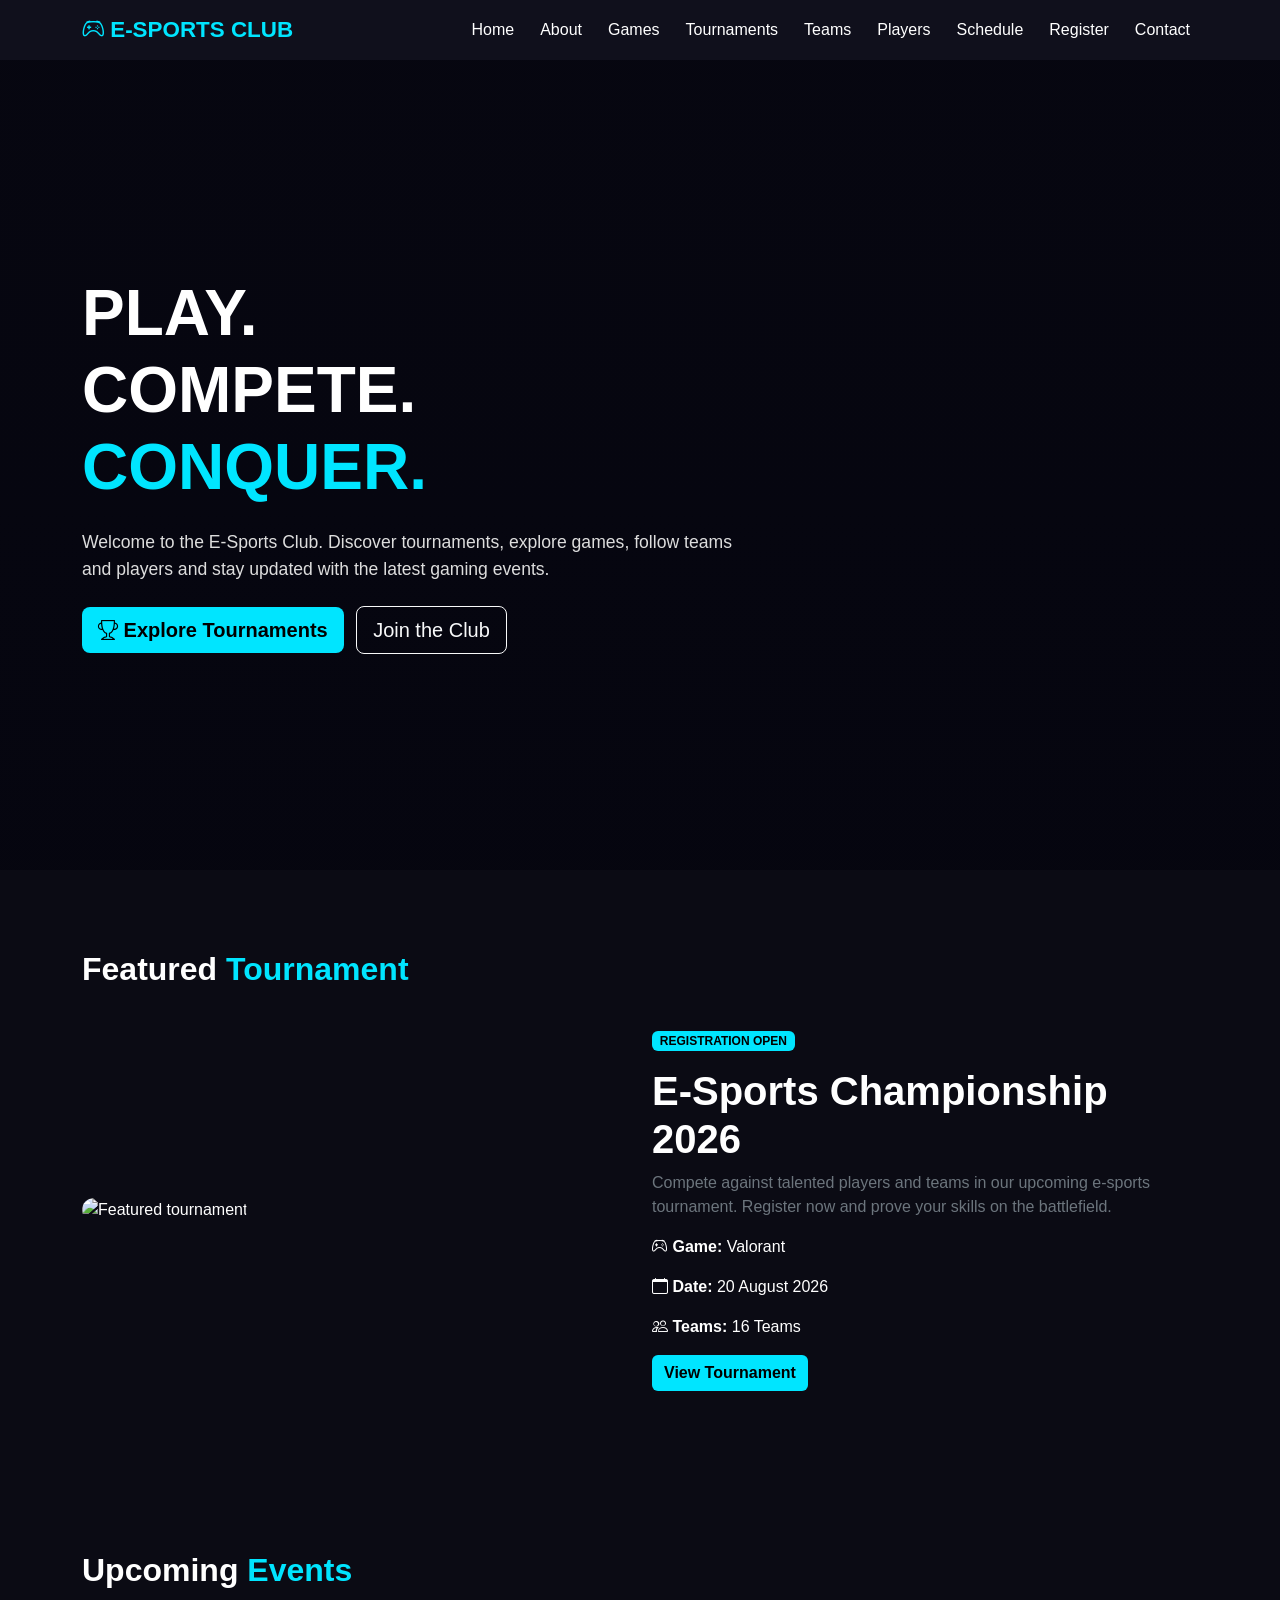
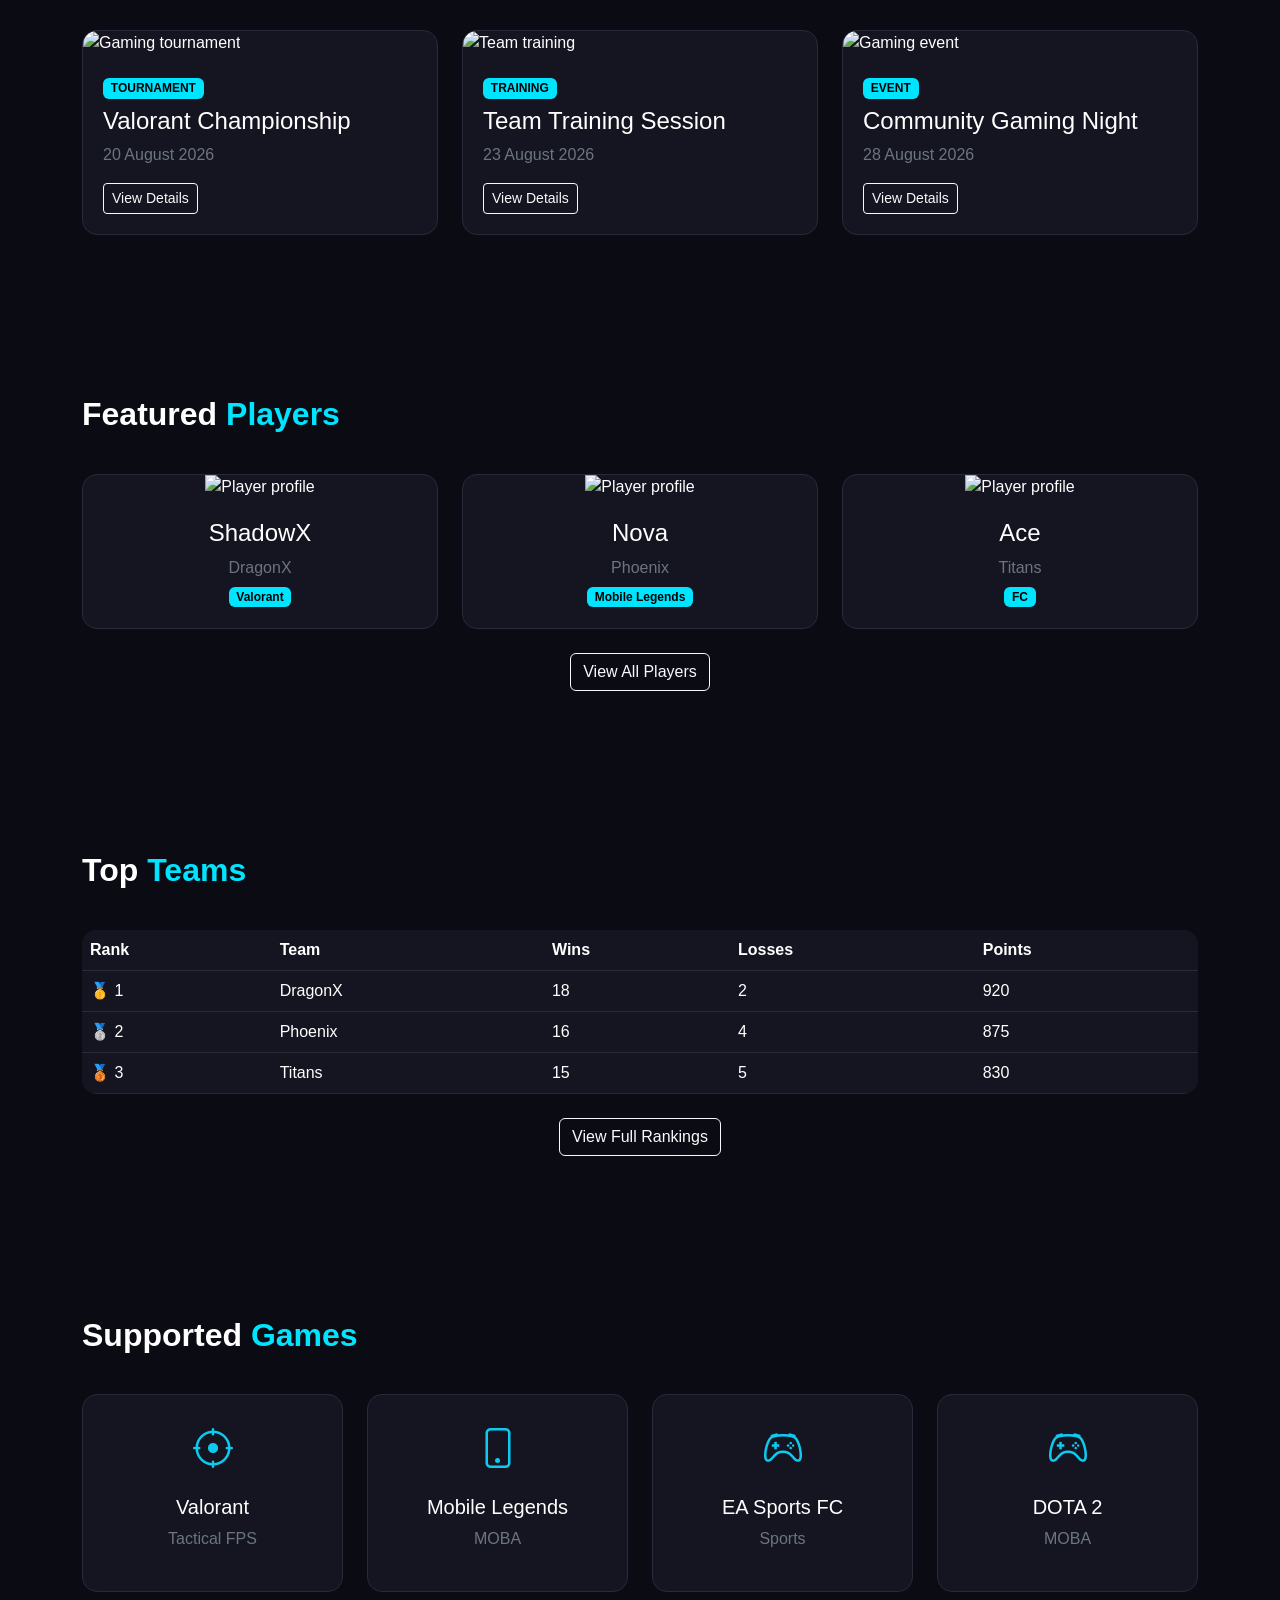
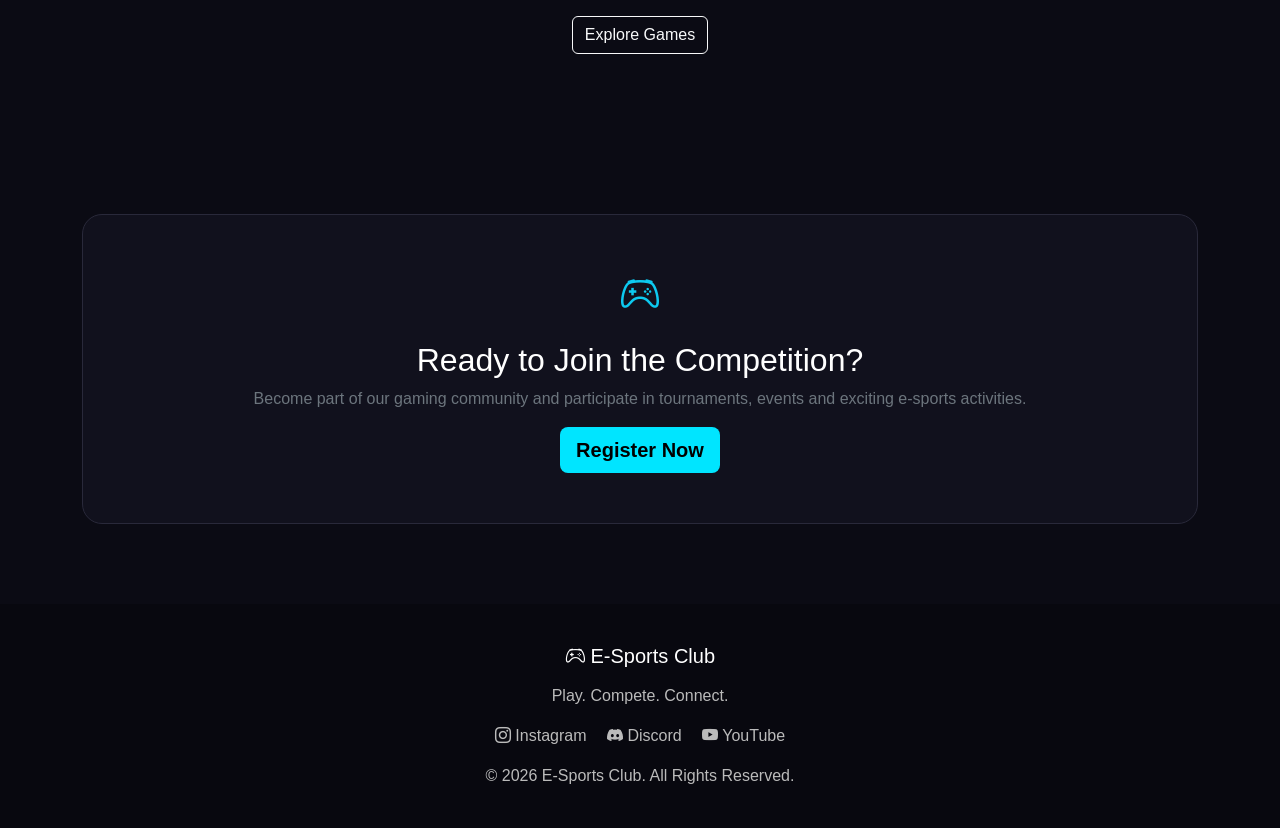
==== index.html @ efa713ce "Rename home.html to index.html" ====
<!DOCTYPE html>
<html lang="en">
<head>
    <meta charset="UTF-8">
    <meta name="viewport" content="width=device-width, initial-scale=1.0">

    <title>E-Sports Club | Home</title>

    <!-- Bootstrap CSS -->
    <link
        href="https://cdn.jsdelivr.net/npm/bootstrap@5.3.3/dist/css/bootstrap.min.css"
        rel="stylesheet"
    >

    <!-- Bootstrap Icons -->
    <link
        rel="stylesheet"
        href="https://cdn.jsdelivr.net/npm/bootstrap-icons@1.11.3/font/bootstrap-icons.min.css"
    >

    <style>
        body {
            font-family: Arial, sans-serif;
            background-color: #0b0b14;
            color: #ffffff;
        }

        /* Navbar */
        .navbar {
            background-color: #10101c;
        }

        .navbar-brand {
            font-weight: bold;
            font-size: 1.4rem;
            color: #00e5ff !important;
        }

        .nav-link {
            color: #ffffff !important;
            margin-left: 10px;
        }

        .nav-link:hover {
            color: #00e5ff !important;
        }

        /* Hero */
        .hero {
            min-height: 90vh;
            display: flex;
            align-items: center;
            background:
                linear-gradient(rgba(5, 5, 15, 0.75), rgba(5, 5, 15, 0.9)),
                url("images/hero.jpg") center/cover no-repeat;
        }

        .hero h1 {
            font-size: 4rem;
            font-weight: 800;
        }

        .hero span {
            color: #00e5ff;
        }

        .hero p {
            max-width: 650px;
            font-size: 1.1rem;
            color: #dddddd;
        }

        .btn-main {
            background-color: #00e5ff;
            color: #000000;
            font-weight: bold;
            border: none;
        }

        .btn-main:hover {
            background-color: #00b8cc;
            color: #000000;
        }

        /* Section */
        .section-padding {
            padding: 80px 0;
        }

        .section-title {
            font-weight: bold;
            margin-bottom: 40px;
        }

        .section-title span {
            color: #00e5ff;
        }

        /* Cards */
        .custom-card {
            background-color: #151522;
            border: 1px solid #29293a;
            border-radius: 15px;
            overflow: hidden;
            height: 100%;
            transition: 0.3s;
        }

        .custom-card:hover {
            transform: translateY(-8px);
            border-color: #00e5ff;
        }

        .custom-card img {
            width: 100%;
            height: 220px;
            object-fit: cover;
        }

        .card-content {
            padding: 20px;
        }

        .badge-custom {
            background-color: #00e5ff;
            color: #000000;
        }

        /* Rankings */
        .ranking-table {
            background-color: #151522;
            border-radius: 15px;
            overflow: hidden;
        }

        .table {
            margin-bottom: 0;
        }

        .table th,
        .table td {
            background-color: #151522;
            color: #ffffff;
            border-color: #29293a;
            vertical-align: middle;
        }

        /* CTA */
        .cta {
            background-color: #11111d;
            border: 1px solid #29293a;
            border-radius: 20px;
            padding: 50px;
        }

        /* Footer */
        footer {
            background-color: #08080f;
            padding: 40px 0;
            color: #bbbbbb;
        }

        footer a {
            color: #bbbbbb;
            text-decoration: none;
            margin: 0 8px;
        }

        footer a:hover {
            color: #00e5ff;
        }

        /* Responsive */
        @media (max-width: 768px) {
            .hero h1 {
                font-size: 2.7rem;
            }

            .hero {
                text-align: center;
            }

            .hero p {
                margin-left: auto;
                margin-right: auto;
            }

            .cta {
                padding: 30px;
            }
        }
    </style>
</head>

<body>

<!-- =========================
     NAVIGATION BAR
========================= -->
<nav class="navbar navbar-expand-lg navbar-dark sticky-top">
    <div class="container">

        <a class="navbar-brand" href="index.html">
            <i class="bi bi-controller"></i> E-SPORTS CLUB
        </a>

        <button
            class="navbar-toggler"
            type="button"
            data-bs-toggle="collapse"
            data-bs-target="#mainNavbar"
        >
            <span class="navbar-toggler-icon"></span>
        </button>

        <div class="collapse navbar-collapse" id="mainNavbar">
            <ul class="navbar-nav ms-auto">

                <li class="nav-item">
                    <a class="nav-link active" href="index.html">Home</a>
                </li>

                <li class="nav-item">
                    <a class="nav-link" href="about.html">About</a>
                </li>

                <li class="nav-item">
                    <a class="nav-link" href="games.html">Games</a>
                </li>

                <li class="nav-item">
                    <a class="nav-link" href="tournaments.html">Tournaments</a>
                </li>

                <li class="nav-item">
                    <a class="nav-link" href="teams.html">Teams</a>
                </li>

                <li class="nav-item">
                    <a class="nav-link" href="players.html">Players</a>
                </li>

                <li class="nav-item">
                    <a class="nav-link" href="schedule.html">Schedule</a>
                </li>

                <li class="nav-item">
                    <a class="nav-link" href="registration.html">Register</a>
                </li>

                <li class="nav-item">
                    <a class="nav-link" href="contact.html">Contact</a>
                </li>

            </ul>
        </div>
    </div>
</nav>


<!-- =========================
     HERO SECTION
========================= -->
<section class="hero">
    <div class="container">
        <div class="row">
            <div class="col-lg-8">

                <h1>
                    PLAY.<br>
                    COMPETE.<br>
                    <span>CONQUER.</span>
                </h1>

                <p class="mt-4">
                    Welcome to the E-Sports Club. Discover tournaments,
                    explore games, follow teams and players and stay updated
                    with the latest gaming events.
                </p>

                <div class="mt-4">
                    <a href="tournaments.html" class="btn btn-main btn-lg me-2">
                        <i class="bi bi-trophy"></i>
                        Explore Tournaments
                    </a>

                    <a href="registration.html"
                       class="btn btn-outline-light btn-lg">
                        Join the Club
                    </a>
                </div>

            </div>
        </div>
    </div>
</section>


<!-- =========================
     FEATURED TOURNAMENT
========================= -->
<section class="section-padding">
    <div class="container">

        <h2 class="section-title">
            Featured <span>Tournament</span>
        </h2>

        <div class="row align-items-center">

            <div class="col-lg-6 mb-4 mb-lg-0">
                <img
                    src="images/tournament.jpg"
                    class="img-fluid rounded-4"
                    alt="Featured tournament"
                >
            </div>

            <div class="col-lg-6">

                <span class="badge badge-custom mb-3">
                    REGISTRATION OPEN
                </span>

                <h3 class="display-6 fw-bold">
                    E-Sports Championship 2026
                </h3>

                <p class="text-secondary">
                    Compete against talented players and teams in our
                    upcoming e-sports tournament. Register now and prove
                    your skills on the battlefield.
                </p>

                <div class="mb-3">
                    <p>
                        <i class="bi bi-controller"></i>
                        <strong>Game:</strong> Valorant
                    </p>

                    <p>
                        <i class="bi bi-calendar"></i>
                        <strong>Date:</strong> 20 August 2026
                    </p>

                    <p>
                        <i class="bi bi-people"></i>
                        <strong>Teams:</strong> 16 Teams
                    </p>
                </div>

                <a href="tournaments.html"
                   class="btn btn-main">
                    View Tournament
                </a>

            </div>
        </div>
    </div>
</section>


<!-- =========================
     UPCOMING EVENTS
========================= -->
<section class="section-padding">
    <div class="container">

        <h2 class="section-title">
            Upcoming <span>Events</span>
        </h2>

        <div class="row g-4">

            <!-- Event 1 -->
            <div class="col-md-4">
                <div class="custom-card">

                    <img
                        src="images/event1.jpg"
                        alt="Gaming tournament"
                    >

                    <div class="card-content">

                        <span class="badge badge-custom mb-2">
                            TOURNAMENT
                        </span>

                        <h4>Valorant Championship</h4>

                        <p class="text-secondary">
                            20 August 2026
                        </p>

                        <a href="schedule.html"
                           class="btn btn-outline-light btn-sm">
                            View Details
                        </a>

                    </div>
                </div>
            </div>


            <!-- Event 2 -->
            <div class="col-md-4">
                <div class="custom-card">

                    <img
                        src="images/event2.jpg"
                        alt="Team training"
                    >

                    <div class="card-content">

                        <span class="badge badge-custom mb-2">
                            TRAINING
                        </span>

                        <h4>Team Training Session</h4>

                        <p class="text-secondary">
                            23 August 2026
                        </p>

                        <a href="schedule.html"
                           class="btn btn-outline-light btn-sm">
                            View Details
                        </a>

                    </div>
                </div>
            </div>


            <!-- Event 3 -->
            <div class="col-md-4">
                <div class="custom-card">

                    <img
                        src="images/event3.jpg"
                        alt="Gaming event"
                    >

                    <div class="card-content">

                        <span class="badge badge-custom mb-2">
                            EVENT
                        </span>

                        <h4>Community Gaming Night</h4>

                        <p class="text-secondary">
                            28 August 2026
                        </p>

                        <a href="schedule.html"
                           class="btn btn-outline-light btn-sm">
                            View Details
                        </a>

                    </div>
                </div>
            </div>

        </div>
    </div>
</section>


<!-- =========================
     FEATURED PLAYERS
========================= -->
<section class="section-padding">
    <div class="container">

        <h2 class="section-title">
            Featured <span>Players</span>
        </h2>

        <div class="row g-4">

            <!-- Player 1 -->
            <div class="col-md-4">
                <div class="custom-card text-center">

                    <img
                        src="images/player1.jpg"
                        alt="Player profile"
                    >

                    <div class="card-content">

                        <h4>ShadowX</h4>

                        <p class="text-secondary mb-1">
                            DragonX
                        </p>

                        <span class="badge badge-custom">
                            Valorant
                        </span>

                    </div>
                </div>
            </div>


            <!-- Player 2 -->
            <div class="col-md-4">
                <div class="custom-card text-center">

                    <img
                        src="images/player2.jpg"
                        alt="Player profile"
                    >

                    <div class="card-content">

                        <h4>Nova</h4>

                        <p class="text-secondary mb-1">
                            Phoenix
                        </p>

                        <span class="badge badge-custom">
                            Mobile Legends
                        </span>

                    </div>
                </div>
            </div>


            <!-- Player 3 -->
            <div class="col-md-4">
                <div class="custom-card text-center">

                    <img
                        src="images/player3.jpg"
                        alt="Player profile"
                    >

                    <div class="card-content">

                        <h4>Ace</h4>

                        <p class="text-secondary mb-1">
                            Titans
                        </p>

                        <span class="badge badge-custom">
                            FC
                        </span>

                    </div>
                </div>
            </div>

        </div>

        <div class="text-center mt-4">
            <a href="players.html"
               class="btn btn-outline-light">
                View All Players
            </a>
        </div>

    </div>
</section>


<!-- =========================
     TEAM RANKINGS
========================= -->
<section class="section-padding">
    <div class="container">

        <h2 class="section-title">
            Top <span>Teams</span>
        </h2>

        <div class="ranking-table">

            <div class="table-responsive">

                <table class="table table-hover align-middle">

                    <thead>
                        <tr>
                            <th>Rank</th>
                            <th>Team</th>
                            <th>Wins</th>
                            <th>Losses</th>
                            <th>Points</th>
                        </tr>
                    </thead>

                    <tbody>

                        <tr>
                            <td>🥇 1</td>
                            <td>DragonX</td>
                            <td>18</td>
                            <td>2</td>
                            <td>920</td>
                        </tr>

                        <tr>
                            <td>🥈 2</td>
                            <td>Phoenix</td>
                            <td>16</td>
                            <td>4</td>
                            <td>875</td>
                        </tr>

                        <tr>
                            <td>🥉 3</td>
                            <td>Titans</td>
                            <td>15</td>
                            <td>5</td>
                            <td>830</td>
                        </tr>

                    </tbody>

                </table>

            </div>
        </div>

        <div class="text-center mt-4">
            <a href="teams.html"
               class="btn btn-outline-light">
                View Full Rankings
            </a>
        </div>

    </div>
</section>


<!-- =========================
     SUPPORTED GAMES
========================= -->
<section class="section-padding">
    <div class="container">

        <h2 class="section-title">
            Supported <span>Games</span>
        </h2>

        <div class="row g-4">

            <div class="col-6 col-md-3">
                <div class="custom-card text-center p-4">

                    <i class="bi bi-crosshair fs-1 text-info"></i>

                    <h5 class="mt-3">
                        Valorant
                    </h5>

                    <p class="text-secondary">
                        Tactical FPS
                    </p>

                </div>
            </div>


            <div class="col-6 col-md-3">
                <div class="custom-card text-center p-4">

                    <i class="bi bi-phone fs-1 text-info"></i>

                    <h5 class="mt-3">
                        Mobile Legends
                    </h5>

                    <p class="text-secondary">
                        MOBA
                    </p>

                </div>
            </div>


            <div class="col-6 col-md-3">
                <div class="custom-card text-center p-4">

                    <i class="bi bi-controller fs-1 text-info"></i>

                    <h5 class="mt-3">
                        EA Sports FC
                    </h5>

                    <p class="text-secondary">
                        Sports
                    </p>

                </div>
            </div>


            <div class="col-6 col-md-3">
                <div class="custom-card text-center p-4">

                    <i class="bi bi-controller fs-1 text-info"></i>

                    <h5 class="mt-3">
                        DOTA 2
                    </h5>

                    <p class="text-secondary">
                        MOBA
                    </p>

                </div>
            </div>

        </div>

        <div class="text-center mt-4">

            <a href="games.html"
               class="btn btn-outline-light">
                Explore Games
            </a>

        </div>

    </div>
</section>


<!-- =========================
     JOIN CLUB CTA
========================= -->
<section class="section-padding">
    <div class="container">

        <div class="cta text-center">

            <i class="bi bi-controller fs-1 text-info"></i>

            <h2 class="mt-3">
                Ready to Join the Competition?
            </h2>

            <p class="text-secondary">
                Become part of our gaming community and participate
                in tournaments, events and exciting e-sports activities.
            </p>

            <a href="registration.html"
               class="btn btn-main btn-lg">
                Register Now
            </a>

        </div>

    </div>
</section>


<!-- =========================
     FOOTER
========================= -->
<footer>

    <div class="container text-center">

        <h5 class="text-white">
            <i class="bi bi-controller"></i>
            E-Sports Club
        </h5>

        <p class="mt-3">
            Play. Compete. Connect.
        </p>

        <div class="mb-3">

            <a href="#">
                <i class="bi bi-instagram"></i>
                Instagram
            </a>

            <a href="#">
                <i class="bi bi-discord"></i>
                Discord
            </a>

            <a href="#">
                <i class="bi bi-youtube"></i>
                YouTube
            </a>

        </div>

        <p class="mb-0">
            &copy; 2026 E-Sports Club. All Rights Reserved.
        </p>

    </div>

</footer>


<!-- Bootstrap JS -->
<script
    src="https://cdn.jsdelivr.net/npm/bootstrap@5.3.3/dist/js/bootstrap.bundle.min.js">
</script>

</body>
</html>
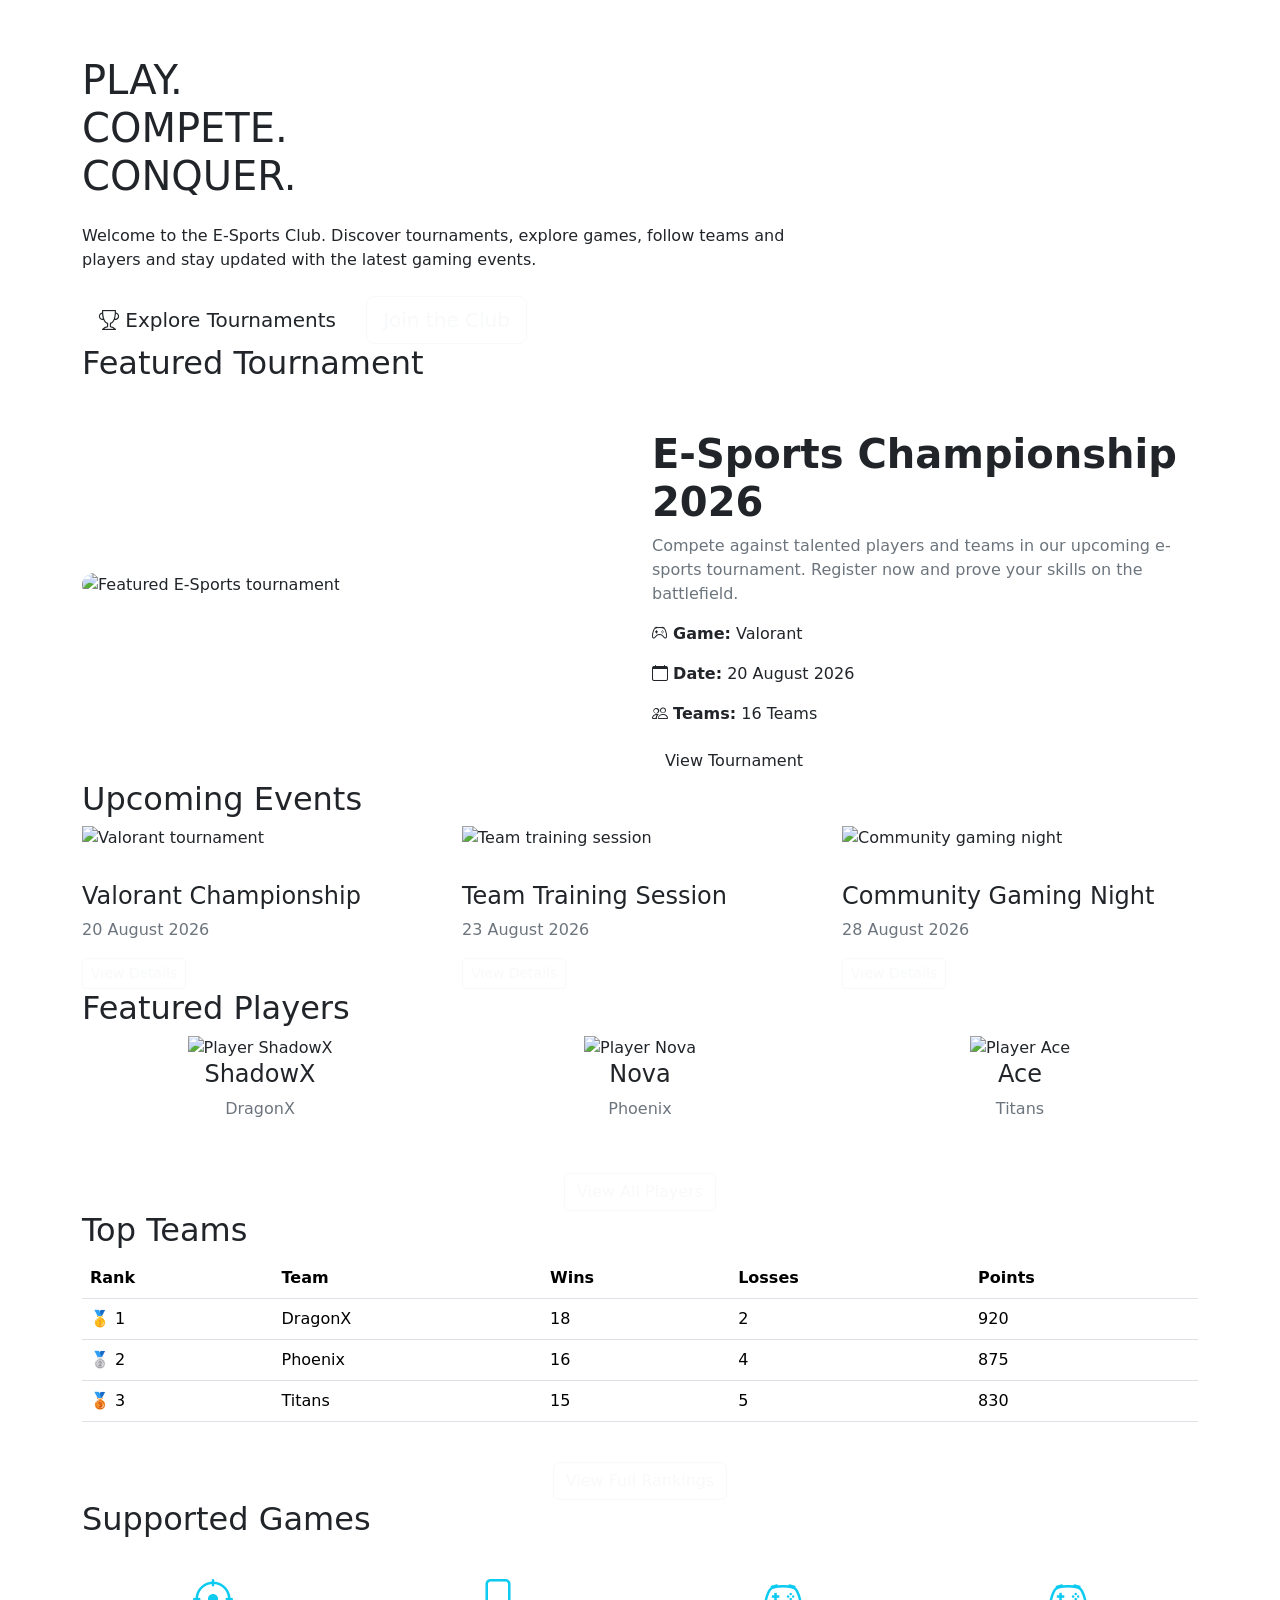
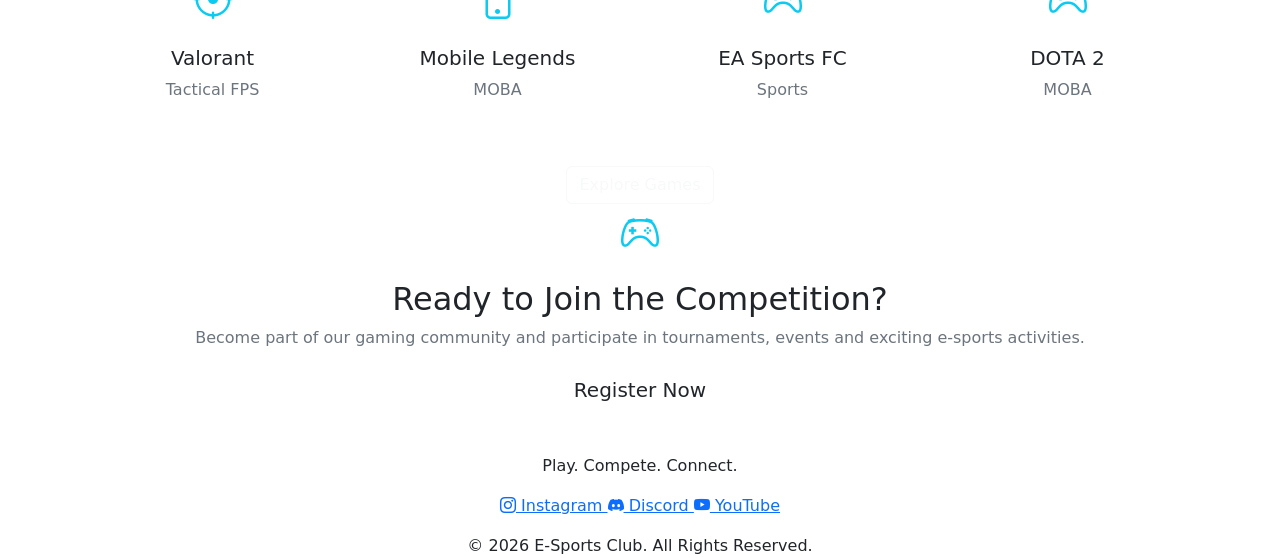
==== commit c28b15bf: "Add files via upload" ====
--- a/index.html
+++ b/index.html
@@ -6,190 +6,21 @@
 
     <title>E-Sports Club | Home</title>
 
+    
+
     <!-- Bootstrap CSS -->
     <link
         href="https://cdn.jsdelivr.net/npm/bootstrap@5.3.3/dist/css/bootstrap.min.css"
         rel="stylesheet"
     >
+    <!-- Shared CSS -->
+    <link rel="stylesheet" href="css/style.css">
 
     <!-- Bootstrap Icons -->
     <link
         rel="stylesheet"
         href="https://cdn.jsdelivr.net/npm/bootstrap-icons@1.11.3/font/bootstrap-icons.min.css"
     >
-
-    <style>
-        body {
-            font-family: Arial, sans-serif;
-            background-color: #0b0b14;
-            color: #ffffff;
-        }
-
-        /* Navbar */
-        .navbar {
-            background-color: #10101c;
-        }
-
-        .navbar-brand {
-            font-weight: bold;
-            font-size: 1.4rem;
-            color: #00e5ff !important;
-        }
-
-        .nav-link {
-            color: #ffffff !important;
-            margin-left: 10px;
-        }
-
-        .nav-link:hover {
-            color: #00e5ff !important;
-        }
-
-        /* Hero */
-        .hero {
-            min-height: 90vh;
-            display: flex;
-            align-items: center;
-            background:
-                linear-gradient(rgba(5, 5, 15, 0.75), rgba(5, 5, 15, 0.9)),
-                url("images/hero.jpg") center/cover no-repeat;
-        }
-
-        .hero h1 {
-            font-size: 4rem;
-            font-weight: 800;
-        }
-
-        .hero span {
-            color: #00e5ff;
-        }
-
-        .hero p {
-            max-width: 650px;
-            font-size: 1.1rem;
-            color: #dddddd;
-        }
-
-        .btn-main {
-            background-color: #00e5ff;
-            color: #000000;
-            font-weight: bold;
-            border: none;
-        }
-
-        .btn-main:hover {
-            background-color: #00b8cc;
-            color: #000000;
-        }
-
-        /* Section */
-        .section-padding {
-            padding: 80px 0;
-        }
-
-        .section-title {
-            font-weight: bold;
-            margin-bottom: 40px;
-        }
-
-        .section-title span {
-            color: #00e5ff;
-        }
-
-        /* Cards */
-        .custom-card {
-            background-color: #151522;
-            border: 1px solid #29293a;
-            border-radius: 15px;
-            overflow: hidden;
-            height: 100%;
-            transition: 0.3s;
-        }
-
-        .custom-card:hover {
-            transform: translateY(-8px);
-            border-color: #00e5ff;
-        }
-
-        .custom-card img {
-            width: 100%;
-            height: 220px;
-            object-fit: cover;
-        }
-
-        .card-content {
-            padding: 20px;
-        }
-
-        .badge-custom {
-            background-color: #00e5ff;
-            color: #000000;
-        }
-
-        /* Rankings */
-        .ranking-table {
-            background-color: #151522;
-            border-radius: 15px;
-            overflow: hidden;
-        }
-
-        .table {
-            margin-bottom: 0;
-        }
-
-        .table th,
-        .table td {
-            background-color: #151522;
-            color: #ffffff;
-            border-color: #29293a;
-            vertical-align: middle;
-        }
-
-        /* CTA */
-        .cta {
-            background-color: #11111d;
-            border: 1px solid #29293a;
-            border-radius: 20px;
-            padding: 50px;
-        }
-
-        /* Footer */
-        footer {
-            background-color: #08080f;
-            padding: 40px 0;
-            color: #bbbbbb;
-        }
-
-        footer a {
-            color: #bbbbbb;
-            text-decoration: none;
-            margin: 0 8px;
-        }
-
-        footer a:hover {
-            color: #00e5ff;
-        }
-
-        /* Responsive */
-        @media (max-width: 768px) {
-            .hero h1 {
-                font-size: 2.7rem;
-            }
-
-            .hero {
-                text-align: center;
-            }
-
-            .hero p {
-                margin-left: auto;
-                margin-right: auto;
-            }
-
-            .cta {
-                padding: 30px;
-            }
-        }
-    </style>
 </head>
 
 <body>
@@ -201,7 +32,8 @@
     <div class="container">
 
         <a class="navbar-brand" href="index.html">
-            <i class="bi bi-controller"></i> E-SPORTS CLUB
+            <i class="bi bi-controller"></i>
+            E-SPORTS CLUB
         </a>
 
         <button
@@ -209,50 +41,73 @@
             type="button"
             data-bs-toggle="collapse"
             data-bs-target="#mainNavbar"
+            aria-controls="mainNavbar"
+            aria-expanded="false"
+            aria-label="Toggle navigation"
         >
             <span class="navbar-toggler-icon"></span>
         </button>
 
         <div class="collapse navbar-collapse" id="mainNavbar">
+
             <ul class="navbar-nav ms-auto">
 
                 <li class="nav-item">
-                    <a class="nav-link active" href="index.html">Home</a>
-                </li>
-
-                <li class="nav-item">
-                    <a class="nav-link" href="about.html">About</a>
-                </li>
-
-                <li class="nav-item">
-                    <a class="nav-link" href="games.html">Games</a>
-                </li>
-
-                <li class="nav-item">
-                    <a class="nav-link" href="tournaments.html">Tournaments</a>
-                </li>
-
-                <li class="nav-item">
-                    <a class="nav-link" href="teams.html">Teams</a>
-                </li>
-
-                <li class="nav-item">
-                    <a class="nav-link" href="players.html">Players</a>
-                </li>
-
-                <li class="nav-item">
-                    <a class="nav-link" href="schedule.html">Schedule</a>
-                </li>
-
-                <li class="nav-item">
-                    <a class="nav-link" href="registration.html">Register</a>
-                </li>
-
-                <li class="nav-item">
-                    <a class="nav-link" href="contact.html">Contact</a>
+                    <a class="nav-link active" href="index.html">
+                        Home
+                    </a>
+                </li>
+
+                <li class="nav-item">
+                    <a class="nav-link" href="about.html">
+                        About
+                    </a>
+                </li>
+
+                <li class="nav-item">
+                    <a class="nav-link" href="games.html">
+                        Games
+                    </a>
+                </li>
+
+                <li class="nav-item">
+                    <a class="nav-link" href="tournaments.html">
+                        Tournaments
+                    </a>
+                </li>
+
+                <li class="nav-item">
+                    <a class="nav-link" href="teams.html">
+                        Teams
+                    </a>
+                </li>
+
+                <li class="nav-item">
+                    <a class="nav-link" href="players.html">
+                        Players
+                    </a>
+                </li>
+
+                <li class="nav-item">
+                    <a class="nav-link" href="schedule.html">
+                        Schedule
+                    </a>
+                </li>
+
+                <li class="nav-item">
+                    <a class="nav-link" href="registration.html">
+                        Register
+                    </a>
+                </li>
+
+                <li class="nav-item">
+                    <a class="nav-link" href="contact.html">
+                        Contact
+                    </a>
                 </li>
 
             </ul>
+
         </div>
     </div>
 </nav>
@@ -262,8 +117,11 @@
      HERO SECTION
 ========================= -->
 <section class="hero">
+
     <div class="container">
+
         <div class="row">
+
             <div class="col-lg-8">
 
                 <h1>
@@ -279,20 +137,30 @@
                 </p>
 
                 <div class="mt-4">
-                    <a href="tournaments.html" class="btn btn-main btn-lg me-2">
+
+                    <a
+                        href="tournaments.html"
+                        class="btn btn-main btn-lg me-2"
+                    >
                         <i class="bi bi-trophy"></i>
                         Explore Tournaments
                     </a>
 
-                    <a href="registration.html"
-                       class="btn btn-outline-light btn-lg">
+                    <a
+                        href="registration.html"
+                        class="btn btn-outline-light btn-lg"
+                    >
                         Join the Club
                     </a>
-                </div>
-
-            </div>
-        </div>
-    </div>
+
+                </div>
+
+            </div>
+
+        </div>
+
+    </div>
+
 </section>
 
 
@@ -300,6 +168,7 @@
      FEATURED TOURNAMENT
 ========================= -->
 <section class="section-padding">
+
     <div class="container">
 
         <h2 class="section-title">
@@ -309,11 +178,13 @@
         <div class="row align-items-center">
 
             <div class="col-lg-6 mb-4 mb-lg-0">
+
                 <img
                     src="images/tournament.jpg"
                     class="img-fluid rounded-4"
-                    alt="Featured tournament"
+                    alt="Featured E-Sports tournament"
                 >
+
             </div>
 
             <div class="col-lg-6">
@@ -333,6 +204,7 @@
                 </p>
 
                 <div class="mb-3">
+
                     <p>
                         <i class="bi bi-controller"></i>
                         <strong>Game:</strong> Valorant
@@ -347,16 +219,22 @@
                         <i class="bi bi-people"></i>
                         <strong>Teams:</strong> 16 Teams
                     </p>
-                </div>
-
-                <a href="tournaments.html"
-                   class="btn btn-main">
+
+                </div>
+
+                <a
+                    href="tournaments.html"
+                    class="btn btn-main"
+                >
                     View Tournament
                 </a>
 
             </div>
-        </div>
-    </div>
+
+        </div>
+
+    </div>
+
 </section>
 
 
@@ -364,6 +242,7 @@
      UPCOMING EVENTS
 ========================= -->
 <section class="section-padding">
+
     <div class="container">
 
         <h2 class="section-title">
@@ -374,11 +253,12 @@
 
             <!-- Event 1 -->
             <div class="col-md-4">
+
                 <div class="custom-card">
 
                     <img
                         src="images/event1.jpg"
-                        alt="Gaming tournament"
+                        alt="Valorant tournament"
                     >
 
                     <div class="card-content">
@@ -387,29 +267,36 @@
                             TOURNAMENT
                         </span>
 
-                        <h4>Valorant Championship</h4>
+                        <h4>
+                            Valorant Championship
+                        </h4>
 
                         <p class="text-secondary">
                             20 August 2026
                         </p>
 
-                        <a href="schedule.html"
-                           class="btn btn-outline-light btn-sm">
+                        <a
+                            href="schedule.html"
+                            class="btn btn-outline-light btn-sm"
+                        >
                             View Details
                         </a>
 
                     </div>
-                </div>
+
+                </div>
+
             </div>
 
 
             <!-- Event 2 -->
             <div class="col-md-4">
+
                 <div class="custom-card">
 
                     <img
                         src="images/event2.jpg"
-                        alt="Team training"
+                        alt="Team training session"
                     >
 
                     <div class="card-content">
@@ -418,54 +305,69 @@
                             TRAINING
                         </span>
 
-                        <h4>Team Training Session</h4>
+                        <h4>
+                            Team Training Session
+                        </h4>
 
                         <p class="text-secondary">
                             23 August 2026
                         </p>
 
-                        <a href="schedule.html"
-                           class="btn btn-outline-light btn-sm">
+                        <a
+                            href="schedule.html"
+                            class="btn btn-outline-light btn-sm"
+                        >
                             View Details
                         </a>
 
                     </div>
-                </div>
+
+                </div>
+
             </div>
 
 
             <!-- Event 3 -->
             <div class="col-md-4">
+
                 <div class="custom-card">
 
                     <img
                         src="images/event3.jpg"
-                        alt="Gaming event"
+                        alt="Community gaming night"
                     >
 
                     <div class="card-content">
 
                         <span class="badge badge-custom mb-2">
-                            EVENT
+                            COMMUNITY
                         </span>
 
-                        <h4>Community Gaming Night</h4>
+                        <h4>
+                            Community Gaming Night
+                        </h4>
 
                         <p class="text-secondary">
                             28 August 2026
                         </p>
 
-                        <a href="schedule.html"
-                           class="btn btn-outline-light btn-sm">
+                        <a
+                            href="schedule.html"
+                            class="btn btn-outline-light btn-sm"
+                        >
                             View Details
                         </a>
 
                     </div>
-                </div>
-            </div>
-
-        </div>
-    </div>
+
+                </div>
+
+            </div>
+
+        </div>
+
+    </div>
+
 </section>
 
 
@@ -473,6 +375,7 @@
      FEATURED PLAYERS
 ========================= -->
 <section class="section-padding">
+
     <div class="container">
 
         <h2 class="section-title">
@@ -483,16 +386,19 @@
 
             <!-- Player 1 -->
             <div class="col-md-4">
+
                 <div class="custom-card text-center">
 
                     <img
                         src="images/player1.jpg"
-                        alt="Player profile"
+                        alt="Player ShadowX"
                     >
 
                     <div class="card-content">
 
-                        <h4>ShadowX</h4>
+                        <h4>
+                            ShadowX
+                        </h4>
 
                         <p class="text-secondary mb-1">
                             DragonX
@@ -503,22 +409,27 @@
                         </span>
 
                     </div>
-                </div>
+
+                </div>
+
             </div>
 
 
             <!-- Player 2 -->
             <div class="col-md-4">
+
                 <div class="custom-card text-center">
 
                     <img
                         src="images/player2.jpg"
-                        alt="Player profile"
+                        alt="Player Nova"
                     >
 
                     <div class="card-content">
 
-                        <h4>Nova</h4>
+                        <h4>
+                            Nova
+                        </h4>
 
                         <p class="text-secondary mb-1">
                             Phoenix
@@ -529,45 +440,57 @@
                         </span>
 
                     </div>
-                </div>
+
+                </div>
+
             </div>
 
 
             <!-- Player 3 -->
             <div class="col-md-4">
+
                 <div class="custom-card text-center">
 
                     <img
                         src="images/player3.jpg"
-                        alt="Player profile"
+                        alt="Player Ace"
                     >
 
                     <div class="card-content">
 
-                        <h4>Ace</h4>
+                        <h4>
+                            Ace
+                        </h4>
 
                         <p class="text-secondary mb-1">
                             Titans
                         </p>
 
                         <span class="badge badge-custom">
-                            FC
+                            EA Sports FC
                         </span>
 
                     </div>
-                </div>
+
+                </div>
+
             </div>
 
         </div>
 
         <div class="text-center mt-4">
-            <a href="players.html"
-               class="btn btn-outline-light">
+
+            <a
+                href="players.html"
+                class="btn btn-outline-light"
+            >
                 View All Players
             </a>
-        </div>
-
-    </div>
+
+        </div>
+
+    </div>
+
 </section>
 
 
@@ -575,6 +498,7 @@
      TEAM RANKINGS
 ========================= -->
 <section class="section-padding">
+
     <div class="container">
 
         <h2 class="section-title">
@@ -588,6 +512,7 @@
                 <table class="table table-hover align-middle">
 
                     <thead>
+
                         <tr>
                             <th>Rank</th>
                             <th>Team</th>
@@ -595,6 +520,7 @@
                             <th>Losses</th>
                             <th>Points</th>
                         </tr>
+
                     </thead>
 
                     <tbody>
@@ -628,16 +554,22 @@
                 </table>
 
             </div>
+
         </div>
 
         <div class="text-center mt-4">
-            <a href="teams.html"
-               class="btn btn-outline-light">
+
+            <a
+                href="teams.html"
+                class="btn btn-outline-light"
+            >
                 View Full Rankings
             </a>
-        </div>
-
-    </div>
+
+        </div>
+
+    </div>
+
 </section>
 
 
@@ -645,6 +577,7 @@
      SUPPORTED GAMES
 ========================= -->
 <section class="section-padding">
+
     <div class="container">
 
         <h2 class="section-title">
@@ -653,7 +586,9 @@
 
         <div class="row g-4">
 
+            <!-- Valorant -->
             <div class="col-6 col-md-3">
+
                 <div class="custom-card text-center p-4">
 
                     <i class="bi bi-crosshair fs-1 text-info"></i>
@@ -667,10 +602,13 @@
                     </p>
 
                 </div>
-            </div>
-
-
+
+            </div>
+
+
+            <!-- Mobile Legends -->
             <div class="col-6 col-md-3">
+
                 <div class="custom-card text-center p-4">
 
                     <i class="bi bi-phone fs-1 text-info"></i>
@@ -684,10 +622,13 @@
                     </p>
 
                 </div>
-            </div>
-
-
+
+            </div>
+
+
+            <!-- EA Sports FC -->
             <div class="col-6 col-md-3">
+
                 <div class="custom-card text-center p-4">
 
                     <i class="bi bi-controller fs-1 text-info"></i>
@@ -701,10 +642,13 @@
                     </p>
 
                 </div>
-            </div>
-
-
+
+            </div>
+
+
+            <!-- DOTA 2 -->
             <div class="col-6 col-md-3">
+
                 <div class="custom-card text-center p-4">
 
                     <i class="bi bi-controller fs-1 text-info"></i>
@@ -718,20 +662,24 @@
                     </p>
 
                 </div>
+
             </div>
 
         </div>
 
         <div class="text-center mt-4">
 
-            <a href="games.html"
-               class="btn btn-outline-light">
+            <a
+                href="games.html"
+                class="btn btn-outline-light"
+            >
                 Explore Games
             </a>
 
         </div>
 
     </div>
+
 </section>
 
 
@@ -739,6 +687,7 @@
      JOIN CLUB CTA
 ========================= -->
 <section class="section-padding">
+
     <div class="container">
 
         <div class="cta text-center">
@@ -754,14 +703,17 @@
                 in tournaments, events and exciting e-sports activities.
             </p>
 
-            <a href="registration.html"
-               class="btn btn-main btn-lg">
+            <a
+                href="registration.html"
+                class="btn btn-main btn-lg"
+            >
                 Register Now
             </a>
 
         </div>
 
     </div>
+
 </section>
 
 
@@ -809,10 +761,10 @@
 </footer>
 
 
-<!-- Bootstrap JS -->
+<!-- Bootstrap JavaScript -->
 <script
     src="https://cdn.jsdelivr.net/npm/bootstrap@5.3.3/dist/js/bootstrap.bundle.min.js">
 </script>
 
 </body>
-</html>
+</html>
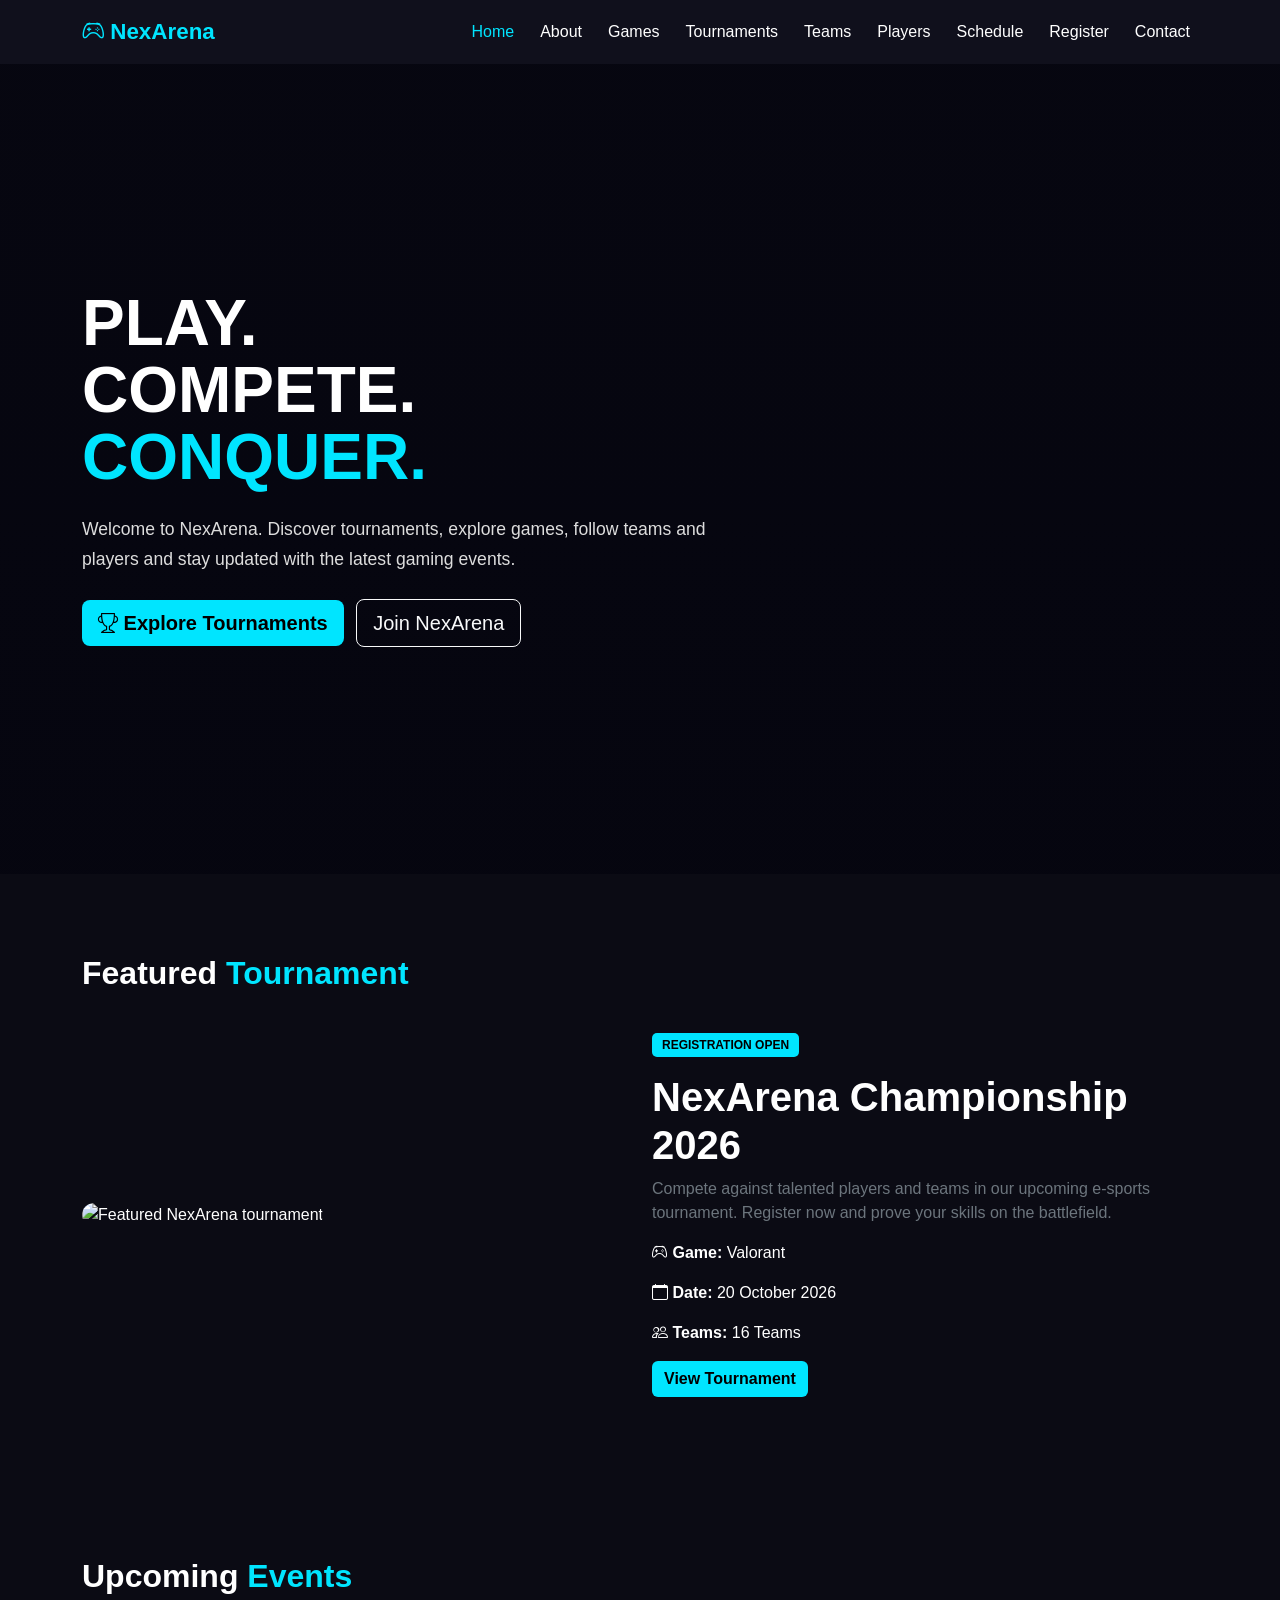
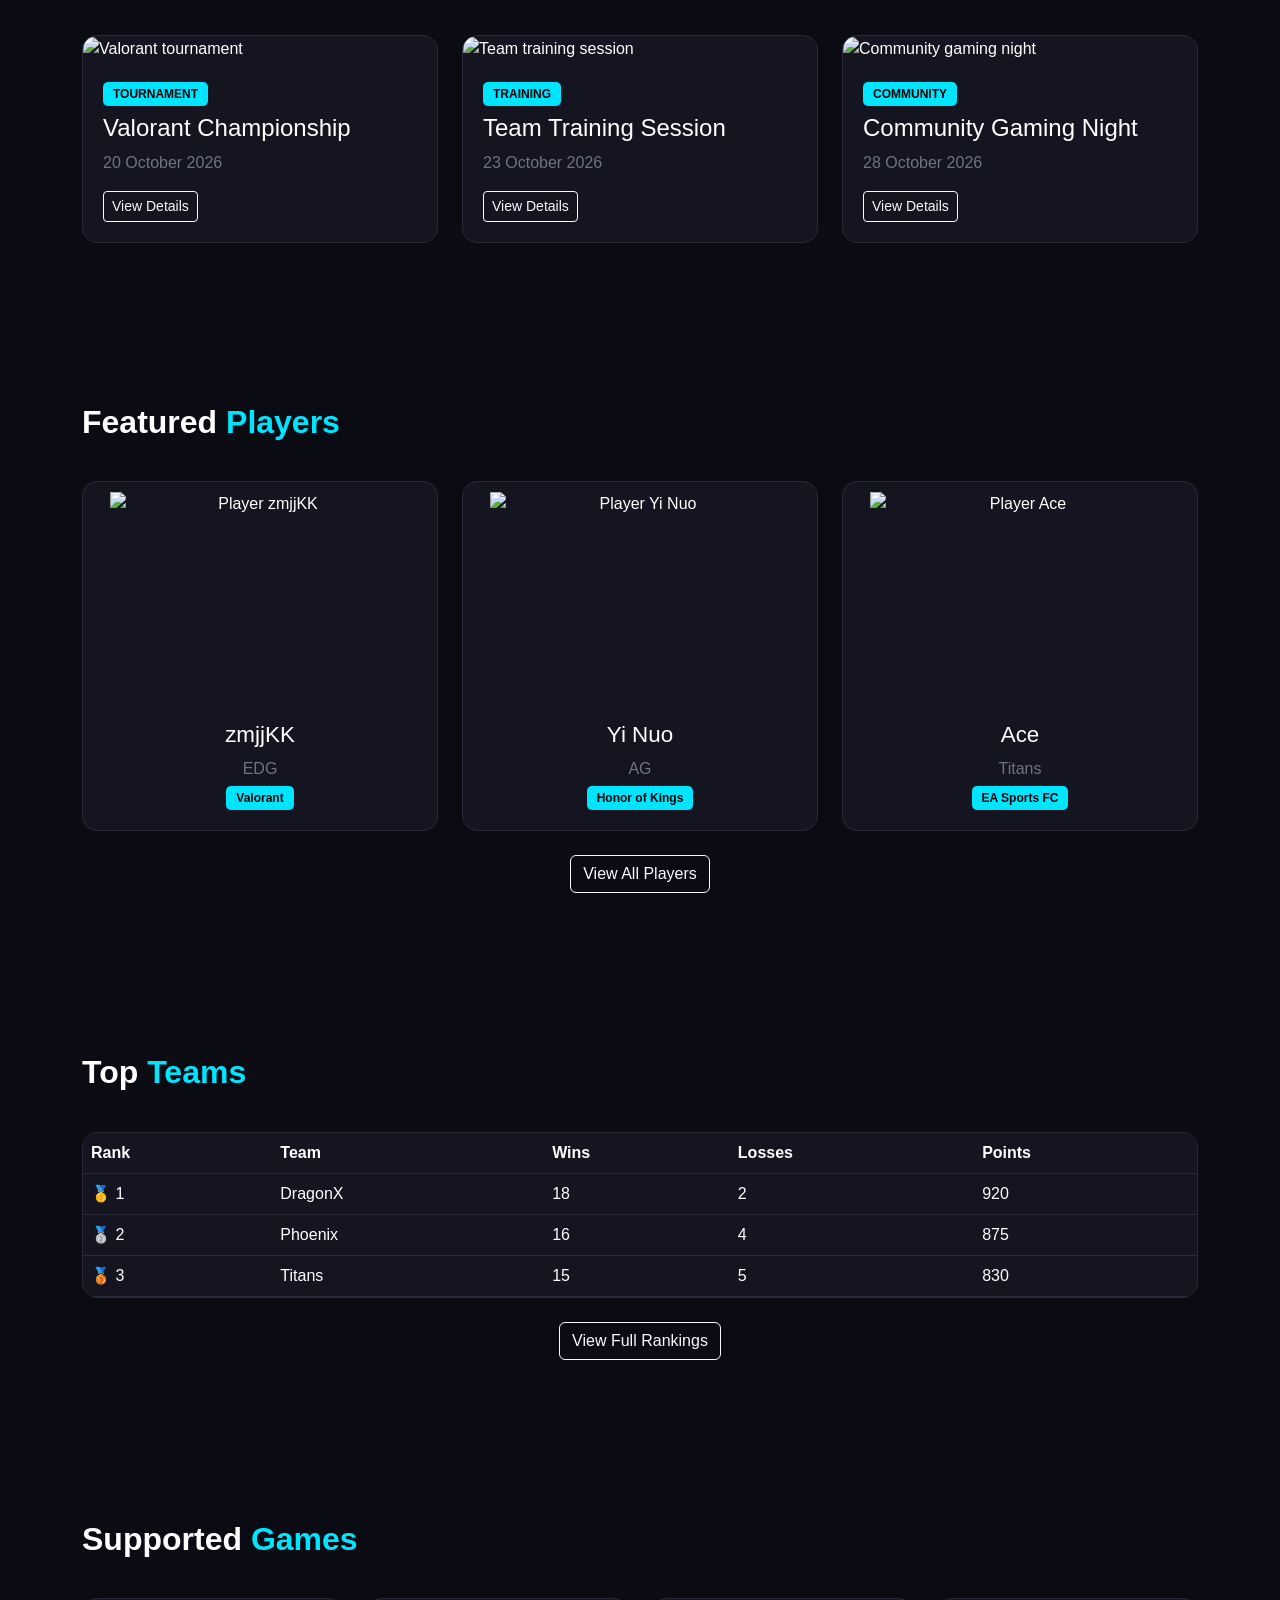
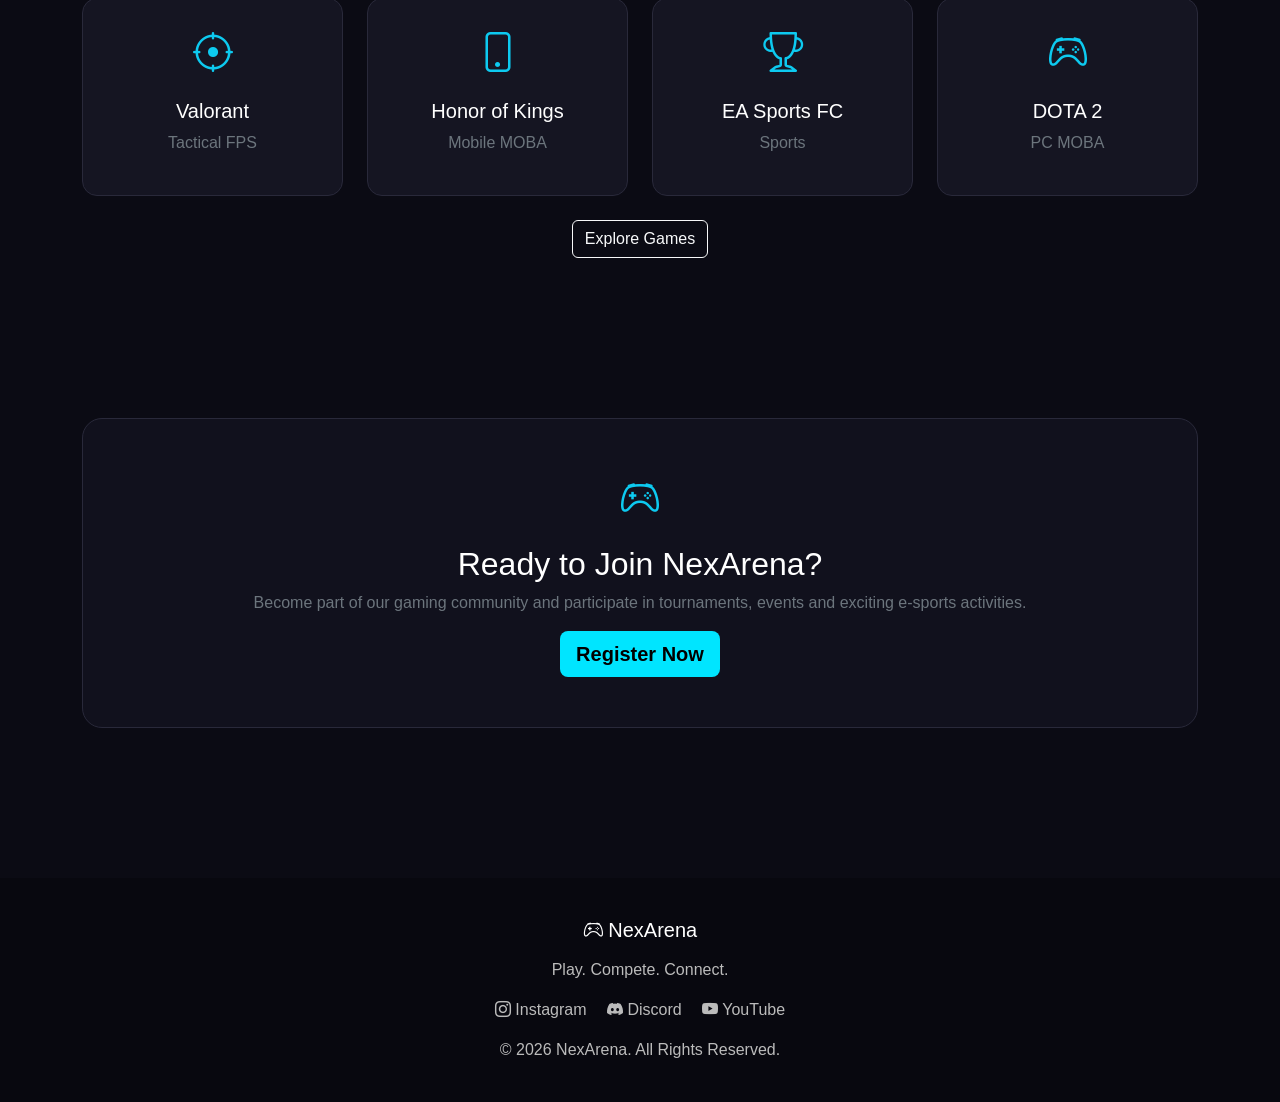
==== commit 5325041f: "Update index.html" ====
--- a/index.html
+++ b/index.html
@@ -4,15 +4,14 @@
     <meta charset="UTF-8">
     <meta name="viewport" content="width=device-width, initial-scale=1.0">
 
-    <title>E-Sports Club | Home</title>
-
-    
+    <title>NexArena | Home</title>
 
     <!-- Bootstrap CSS -->
     <link
         href="https://cdn.jsdelivr.net/npm/bootstrap@5.3.3/dist/css/bootstrap.min.css"
         rel="stylesheet"
     >
+
     <!-- Shared CSS -->
     <link rel="stylesheet" href="css/style.css">
 
@@ -29,11 +28,12 @@
      NAVIGATION BAR
 ========================= -->
 <nav class="navbar navbar-expand-lg navbar-dark sticky-top">
+
     <div class="container">
 
         <a class="navbar-brand" href="index.html">
             <i class="bi bi-controller"></i>
-            E-SPORTS CLUB
+            NexArena
         </a>
 
         <button
@@ -109,7 +109,9 @@
             </ul>
 
         </div>
-    </div>
+
+    </div>
+
 </nav>
 
 
@@ -131,7 +133,7 @@
                 </h1>
 
                 <p class="mt-4">
-                    Welcome to the E-Sports Club. Discover tournaments,
+                    Welcome to NexArena. Discover tournaments,
                     explore games, follow teams and players and stay updated
                     with the latest gaming events.
                 </p>
@@ -150,7 +152,7 @@
                         href="registration.html"
                         class="btn btn-outline-light btn-lg"
                     >
-                        Join the Club
+                        Join NexArena
                     </a>
 
                 </div>
@@ -182,7 +184,7 @@
                 <img
                     src="images/tournament.jpg"
                     class="img-fluid rounded-4"
-                    alt="Featured E-Sports tournament"
+                    alt="Featured NexArena tournament"
                 >
 
             </div>
@@ -194,7 +196,7 @@
                 </span>
 
                 <h3 class="display-6 fw-bold">
-                    E-Sports Championship 2026
+                    NexArena Championship 2026
                 </h3>
 
                 <p class="text-secondary">
@@ -212,7 +214,7 @@
 
                     <p>
                         <i class="bi bi-calendar"></i>
-                        <strong>Date:</strong> 20 August 2026
+                        <strong>Date:</strong> 20 October 2026
                     </p>
 
                     <p>
@@ -272,7 +274,7 @@
                         </h4>
 
                         <p class="text-secondary">
-                            20 August 2026
+                            20 October 2026
                         </p>
 
                         <a
@@ -310,7 +312,7 @@
                         </h4>
 
                         <p class="text-secondary">
-                            23 August 2026
+                            23 October 2026
                         </p>
 
                         <a
@@ -348,7 +350,7 @@
                         </h4>
 
                         <p class="text-secondary">
-                            28 August 2026
+                            28 October 2026
                         </p>
 
                         <a
@@ -385,23 +387,24 @@
         <div class="row g-4">
 
             <!-- Player 1 -->
-            <div class="col-md-4">
-
-                <div class="custom-card text-center">
+            <div class="col-md-6 col-lg-4">
+
+                <div class="custom-card player-card text-center">
 
                     <img
-                        src="images/player1.jpg"
-                        alt="Player ShadowX"
+                        src="images/kangkang1.webp"
+                        alt="Player zmjjKK"
+                        class="player-img"
                     >
 
                     <div class="card-content">
 
                         <h4>
-                            ShadowX
+                            zmjjKK
                         </h4>
 
                         <p class="text-secondary mb-1">
-                            DragonX
+                            EDG
                         </p>
 
                         <span class="badge badge-custom">
@@ -416,27 +419,28 @@
 
 
             <!-- Player 2 -->
-            <div class="col-md-4">
-
-                <div class="custom-card text-center">
+            <div class="col-md-6 col-lg-4">
+
+                <div class="custom-card player-card text-center">
 
                     <img
-                        src="images/player2.jpg"
-                        alt="Player Nova"
+                        src="images/yinuo.png"
+                        alt="Player Yi Nuo"
+                        class="player-img"
                     >
 
                     <div class="card-content">
 
                         <h4>
-                            Nova
+                            Yi Nuo
                         </h4>
 
                         <p class="text-secondary mb-1">
-                            Phoenix
+                            AG
                         </p>
 
                         <span class="badge badge-custom">
-                            Mobile Legends
+                            Honor of Kings
                         </span>
 
                     </div>
@@ -447,13 +451,14 @@
 
 
             <!-- Player 3 -->
-            <div class="col-md-4">
-
-                <div class="custom-card text-center">
+            <div class="col-md-6 col-lg-4">
+
+                <div class="custom-card player-card text-center">
 
                     <img
                         src="images/player3.jpg"
                         alt="Player Ace"
+                        class="player-img"
                     >
 
                     <div class="card-content">
@@ -606,7 +611,7 @@
             </div>
 
 
-            <!-- Mobile Legends -->
+            <!-- Honor of Kings -->
             <div class="col-6 col-md-3">
 
                 <div class="custom-card text-center p-4">
@@ -614,11 +619,11 @@
                     <i class="bi bi-phone fs-1 text-info"></i>
 
                     <h5 class="mt-3">
-                        Mobile Legends
+                        Honor of Kings
                     </h5>
 
                     <p class="text-secondary">
-                        MOBA
+                        Mobile MOBA
                     </p>
 
                 </div>
@@ -631,7 +636,7 @@
 
                 <div class="custom-card text-center p-4">
 
-                    <i class="bi bi-controller fs-1 text-info"></i>
+                    <i class="bi bi-trophy fs-1 text-info"></i>
 
                     <h5 class="mt-3">
                         EA Sports FC
@@ -658,7 +663,7 @@
                     </h5>
 
                     <p class="text-secondary">
-                        MOBA
+                        PC MOBA
                     </p>
 
                 </div>
@@ -684,7 +689,7 @@
 
 
 <!-- =========================
-     JOIN CLUB CTA
+     JOIN NEXARENA CTA
 ========================= -->
 <section class="section-padding">
 
@@ -695,7 +700,7 @@
             <i class="bi bi-controller fs-1 text-info"></i>
 
             <h2 class="mt-3">
-                Ready to Join the Competition?
+                Ready to Join NexArena?
             </h2>
 
             <p class="text-secondary">
@@ -726,7 +731,7 @@
 
         <h5 class="text-white">
             <i class="bi bi-controller"></i>
-            E-Sports Club
+            NexArena
         </h5>
 
         <p class="mt-3">
@@ -753,7 +758,7 @@
         </div>
 
         <p class="mb-0">
-            &copy; 2026 E-Sports Club. All Rights Reserved.
+            &copy; 2026 NexArena. All Rights Reserved.
         </p>
 
     </div>
@@ -763,8 +768,8 @@
 
 <!-- Bootstrap JavaScript -->
 <script
-    src="https://cdn.jsdelivr.net/npm/bootstrap@5.3.3/dist/js/bootstrap.bundle.min.js">
-</script>
+    src="https://cdn.jsdelivr.net/npm/bootstrap@5.3.3/dist/js/bootstrap.bundle.min.js"
+></script>
 
 </body>
-</html>+</html>
--- a/css/style.css
+++ b/css/style.css
@@ -0,0 +1,637 @@
+/* =========================================
+   E-SPORTS CLUB
+   GLOBAL STYLESHEET
+========================================= */
+
+
+/* =========================================
+   GENERAL
+========================================= */
+
+html {
+    scroll-behavior: smooth;
+}
+
+body {
+    font-family: Arial, sans-serif;
+    background-color: #0b0b14;
+    color: #ffffff;
+    margin: 0;
+    padding: 0;
+}
+
+
+/* =========================================
+   NAVIGATION BAR
+========================================= */
+
+.navbar {
+    background-color: #10101c;
+    padding: 10px 0;
+}
+
+.navbar-brand {
+    font-weight: bold;
+    font-size: 1.4rem;
+    color: #00e5ff !important;
+}
+
+.nav-link {
+    color: #ffffff !important;
+    margin-left: 10px;
+    transition: 0.3s;
+}
+
+.nav-link:hover,
+.nav-link.active {
+    color: #00e5ff !important;
+}
+
+
+/* =========================================
+   HERO SECTION - HOME
+========================================= */
+
+.hero {
+    min-height: 90vh;
+
+    display: flex;
+    align-items: center;
+
+    background:
+        linear-gradient(
+            rgba(5, 5, 15, 0.75),
+            rgba(5, 5, 15, 0.90)
+        ),
+        url("../images/hero.jpg") center/cover no-repeat;
+}
+
+.hero h1 {
+    font-size: 4rem;
+    font-weight: 800;
+    line-height: 1.05;
+}
+
+.hero span {
+    color: #00e5ff;
+}
+
+.hero p {
+    max-width: 650px;
+    font-size: 1.1rem;
+    color: #dddddd;
+    line-height: 1.7;
+}
+
+
+/* =========================================
+   GENERAL BUTTON
+========================================= */
+
+.btn-main {
+    background-color: #00e5ff;
+    color: #000000;
+
+    font-weight: bold;
+    border: none;
+
+    transition: 0.3s;
+}
+
+.btn-main:hover {
+    background-color: #00b8cc;
+    color: #000000;
+
+    transform: translateY(-2px);
+}
+
+
+/* =========================================
+   GENERAL SECTIONS
+========================================= */
+
+.section-padding {
+    padding: 80px 0;
+}
+
+.section-title {
+    font-weight: bold;
+    margin-bottom: 40px;
+    color: #ffffff;
+}
+
+.section-title span {
+    color: #00e5ff;
+}
+
+
+/* =========================================
+   GENERAL CARDS
+========================================= */
+
+.custom-card {
+    background-color: #151522;
+
+    border: 1px solid #29293a;
+    border-radius: 15px;
+
+    overflow: hidden;
+
+    height: 100%;
+
+    transition: 0.3s;
+}
+
+.custom-card:hover {
+    transform: translateY(-8px);
+    border-color: #00e5ff;
+
+    box-shadow: 0 10px 30px rgba(0, 229, 255, 0.08);
+}
+
+.custom-card img {
+    width: 100%;
+    height: 220px;
+
+    object-fit: cover;
+}
+
+.card-content {
+    padding: 20px;
+}
+
+
+/* =========================================
+   GENERAL BADGE
+========================================= */
+
+.badge-custom {
+    background-color: #00e5ff;
+    color: #000000;
+
+    padding: 6px 10px;
+    border-radius: 5px;
+}
+
+
+/* =========================================
+   RANKING TABLE - HOME
+========================================= */
+
+.ranking-table {
+    background-color: #151522;
+
+    border: 1px solid #29293a;
+    border-radius: 15px;
+
+    overflow: hidden;
+}
+
+.table {
+    margin-bottom: 0;
+}
+
+.table th,
+.table td {
+    background-color: #151522;
+    color: #ffffff;
+
+    border-color: #29293a;
+
+    vertical-align: middle;
+}
+
+.table th {
+    font-weight: 600;
+}
+
+.table-hover tbody tr:hover td {
+    background-color: #1c1c2b;
+    color: #ffffff;
+}
+
+
+/* =========================================
+   CALL TO ACTION - HOME
+========================================= */
+
+.cta {
+    background-color: #11111d;
+
+    border: 1px solid #29293a;
+    border-radius: 20px;
+
+    padding: 50px;
+}
+
+
+/* =========================================
+   SCHEDULE PAGE HEADER
+========================================= */
+
+.schedule-header {
+    padding: 100px 0 70px;
+
+    text-align: center;
+
+    background:
+        linear-gradient(
+            rgba(5, 5, 15, 0.85),
+            rgba(5, 5, 15, 0.95)
+        );
+}
+
+.schedule-header h1 {
+    color: #ffffff;
+
+    font-size: 3.5rem;
+    font-weight: 800;
+}
+
+.schedule-header h1 span {
+    color: #00e5ff;
+}
+
+.schedule-header p {
+    max-width: 700px;
+
+    margin: 20px auto 0;
+
+    color: #bbbbbb;
+
+    font-size: 1.05rem;
+    line-height: 1.7;
+}
+
+
+/* =========================================
+   SCHEDULE FILTER
+========================================= */
+
+.schedule-filter {
+    background-color: #151522;
+
+    border: 1px solid #29293a;
+    border-radius: 15px;
+
+    padding: 25px;
+
+    margin-bottom: 50px;
+}
+
+.form-label {
+    color: #dddddd;
+
+    font-weight: 600;
+
+    margin-bottom: 8px;
+}
+
+.form-select {
+    background-color: #0f0f19;
+
+    color: #ffffff;
+
+    border: 1px solid #3a3a4c;
+
+    min-height: 48px;
+
+    border-radius: 8px;
+}
+
+.form-select:hover {
+    border-color: #00e5ff;
+}
+
+.form-select:focus {
+    background-color: #0f0f19;
+
+    color: #ffffff;
+
+    border-color: #00e5ff;
+
+    box-shadow: 0 0 0 0.2rem rgba(0, 229, 255, 0.15);
+}
+
+
+/* =========================================
+   SCHEDULE EVENT CARD
+========================================= */
+
+.event-card {
+    background-color: #151522;
+
+    border: 1px solid #29293a;
+    border-radius: 15px;
+
+    padding: 25px;
+
+    height: 100%;
+
+    transition: 0.3s;
+}
+
+.event-card:hover {
+    transform: translateY(-6px);
+
+    border-color: #00e5ff;
+
+    box-shadow: 0 10px 30px rgba(0, 229, 255, 0.08);
+}
+
+
+/* =========================================
+   EVENT DATE BOX
+========================================= */
+
+.event-date {
+    background-color: #00e5ff;
+
+    color: #000000;
+
+    width: 75px;
+    min-width: 75px;
+
+    text-align: center;
+
+    border-radius: 10px;
+
+    padding: 10px 5px;
+
+    font-weight: bold;
+}
+
+.event-date .day {
+    display: block;
+
+    font-size: 1.7rem;
+
+    line-height: 1;
+}
+
+.event-date .month {
+    display: block;
+
+    margin-top: 5px;
+
+    font-size: 0.8rem;
+}
+
+
+/* =========================================
+   EVENT TITLE
+========================================= */
+
+.event-title {
+    color: #ffffff;
+
+    font-weight: bold;
+
+    margin-bottom: 8px;
+}
+
+
+/* =========================================
+   EVENT INFORMATION
+========================================= */
+
+.event-info {
+    color: #bbbbbb;
+
+    font-size: 0.95rem;
+
+    margin-bottom: 10px;
+
+    line-height: 1.5;
+}
+
+.event-info i {
+    color: #00e5ff;
+
+    margin-right: 7px;
+}
+
+
+/* =========================================
+   EVENT BADGES
+========================================= */
+
+.badge-tournament {
+    display: inline-block;
+
+    background-color: #00e5ff;
+    color: #000000;
+
+    padding: 6px 10px;
+
+    border-radius: 5px;
+
+    font-size: 0.75rem;
+    font-weight: bold;
+}
+
+.badge-training {
+    display: inline-block;
+
+    background-color: #ffc107;
+    color: #000000;
+
+    padding: 6px 10px;
+
+    border-radius: 5px;
+
+    font-size: 0.75rem;
+    font-weight: bold;
+}
+
+.badge-community {
+    display: inline-block;
+
+    background-color: #198754;
+    color: #ffffff;
+
+    padding: 6px 10px;
+
+    border-radius: 5px;
+
+    font-size: 0.75rem;
+    font-weight: bold;
+}
+
+.badge-workshop {
+    display: inline-block;
+
+    background-color: #6f42c1;
+    color: #ffffff;
+
+    padding: 6px 10px;
+
+    border-radius: 5px;
+
+    font-size: 0.75rem;
+    font-weight: bold;
+}
+
+
+/* =========================================
+   EVENT CARD BUTTON
+========================================= */
+
+.event-card .btn {
+    font-weight: 600;
+
+    min-height: 44px;
+}
+
+
+/* =========================================
+   FOOTER
+========================================= */
+
+footer {
+    background-color: #08080f;
+
+    padding: 40px 0;
+
+    margin-top: 70px;
+
+    color: #bbbbbb;
+}
+
+footer a {
+    color: #bbbbbb;
+
+    text-decoration: none;
+
+    margin: 0 8px;
+
+    transition: 0.3s;
+}
+
+footer a:hover {
+    color: #00e5ff;
+}
+
+
+/* =========================================
+   RESPONSIVE DESIGN
+========================================= */
+
+@media (max-width: 991px) {
+
+    .nav-link {
+        margin-left: 0;
+
+        padding: 10px 0;
+    }
+
+}
+
+
+@media (max-width: 768px) {
+
+    /* Home */
+
+    .hero {
+        min-height: 80vh;
+
+        text-align: center;
+    }
+
+    .hero h1 {
+        font-size: 2.7rem;
+    }
+
+    .hero p {
+        margin-left: auto;
+        margin-right: auto;
+
+        font-size: 1rem;
+    }
+
+    .cta {
+        padding: 30px;
+    }
+
+
+    /* Schedule */
+
+    .schedule-header {
+        padding: 70px 0 50px;
+    }
+
+    .schedule-header h1 {
+        font-size: 2.5rem;
+    }
+
+    .schedule-header p {
+        font-size: 1rem;
+    }
+
+    .event-date {
+        width: 65px;
+        min-width: 65px;
+    }
+
+    .event-date .day {
+        font-size: 1.4rem;
+    }
+
+}
+
+
+@media (max-width: 576px) {
+
+    .hero h1 {
+        font-size: 2.3rem;
+    }
+
+    .hero .btn {
+        width: 100%;
+        margin-bottom: 10px;
+    }
+
+    .section-padding {
+        padding: 60px 0;
+    }
+
+    .schedule-filter {
+        padding: 20px;
+    }
+
+    .event-card {
+        padding: 20px;
+    }
+
+}
+
+/* =========================================
+   PLAYER CARDS
+========================================= */
+
+.player-card {
+    padding-top: 10px;
+    height: auto;
+}
+
+.custom-card img.player-img {
+    width: 85%;
+    height: 210px;
+    object-fit: contain;
+    display: block;
+    margin: 0 auto;
+}
+
+.player-card .card-content {
+    padding: 15px 20px 20px;
+}
+
+.player-card h4 {
+    font-size: 1.4rem;
+    margin-top: 5px;
+    margin-bottom: 8px;
+}
+
+.player-card p {
+    margin-bottom: 8px;
+}
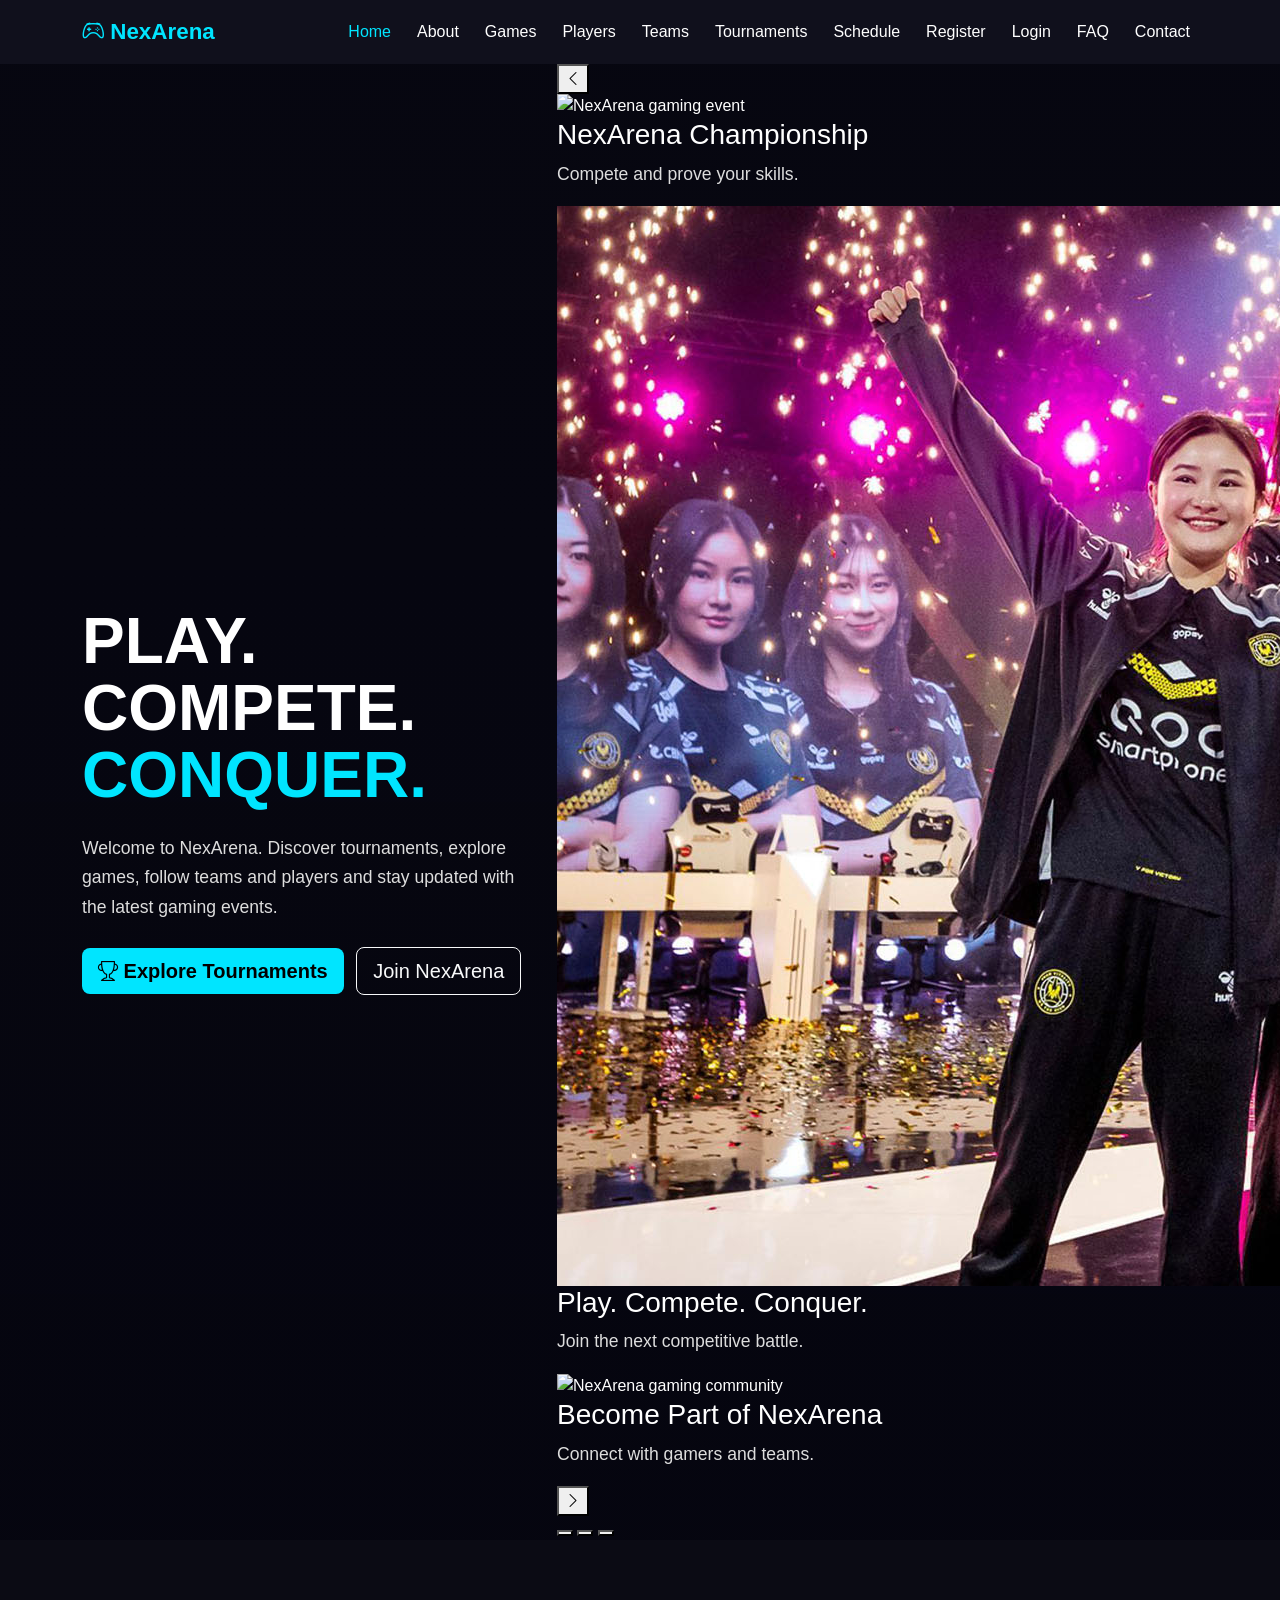
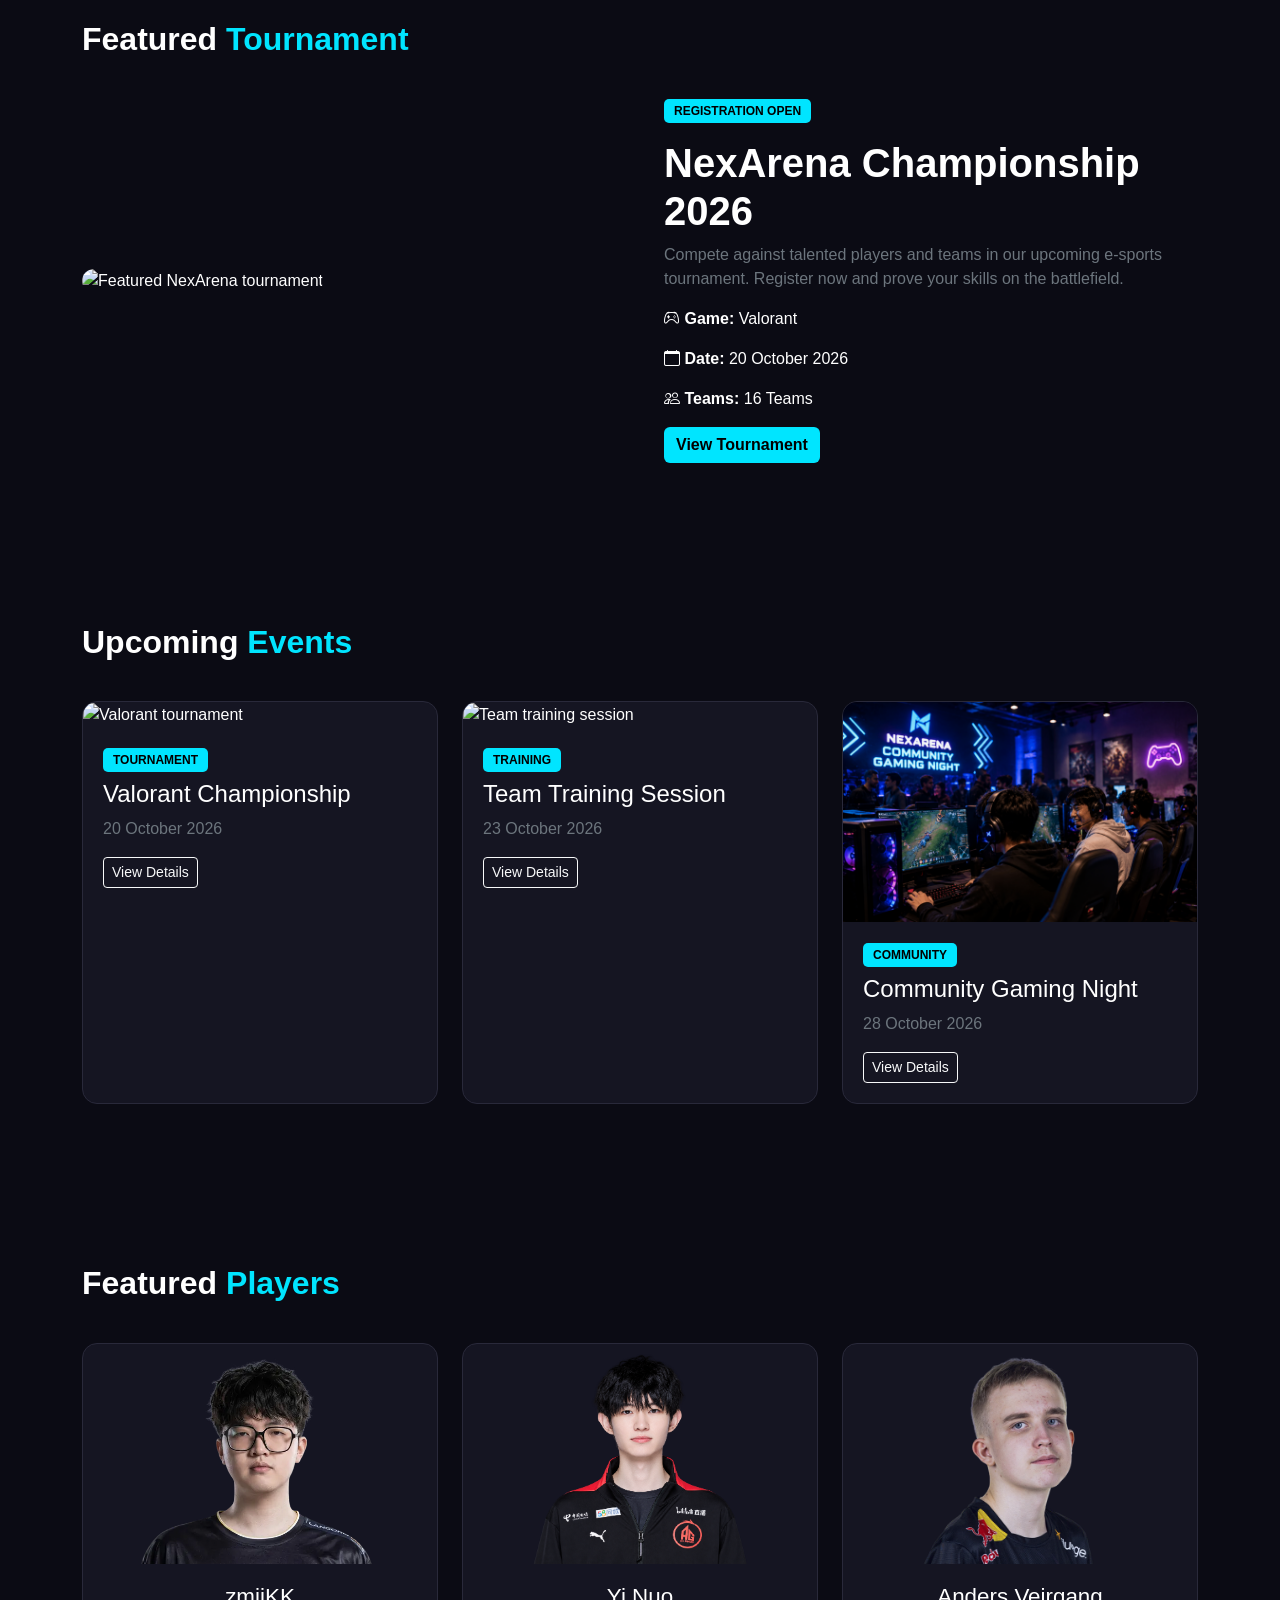
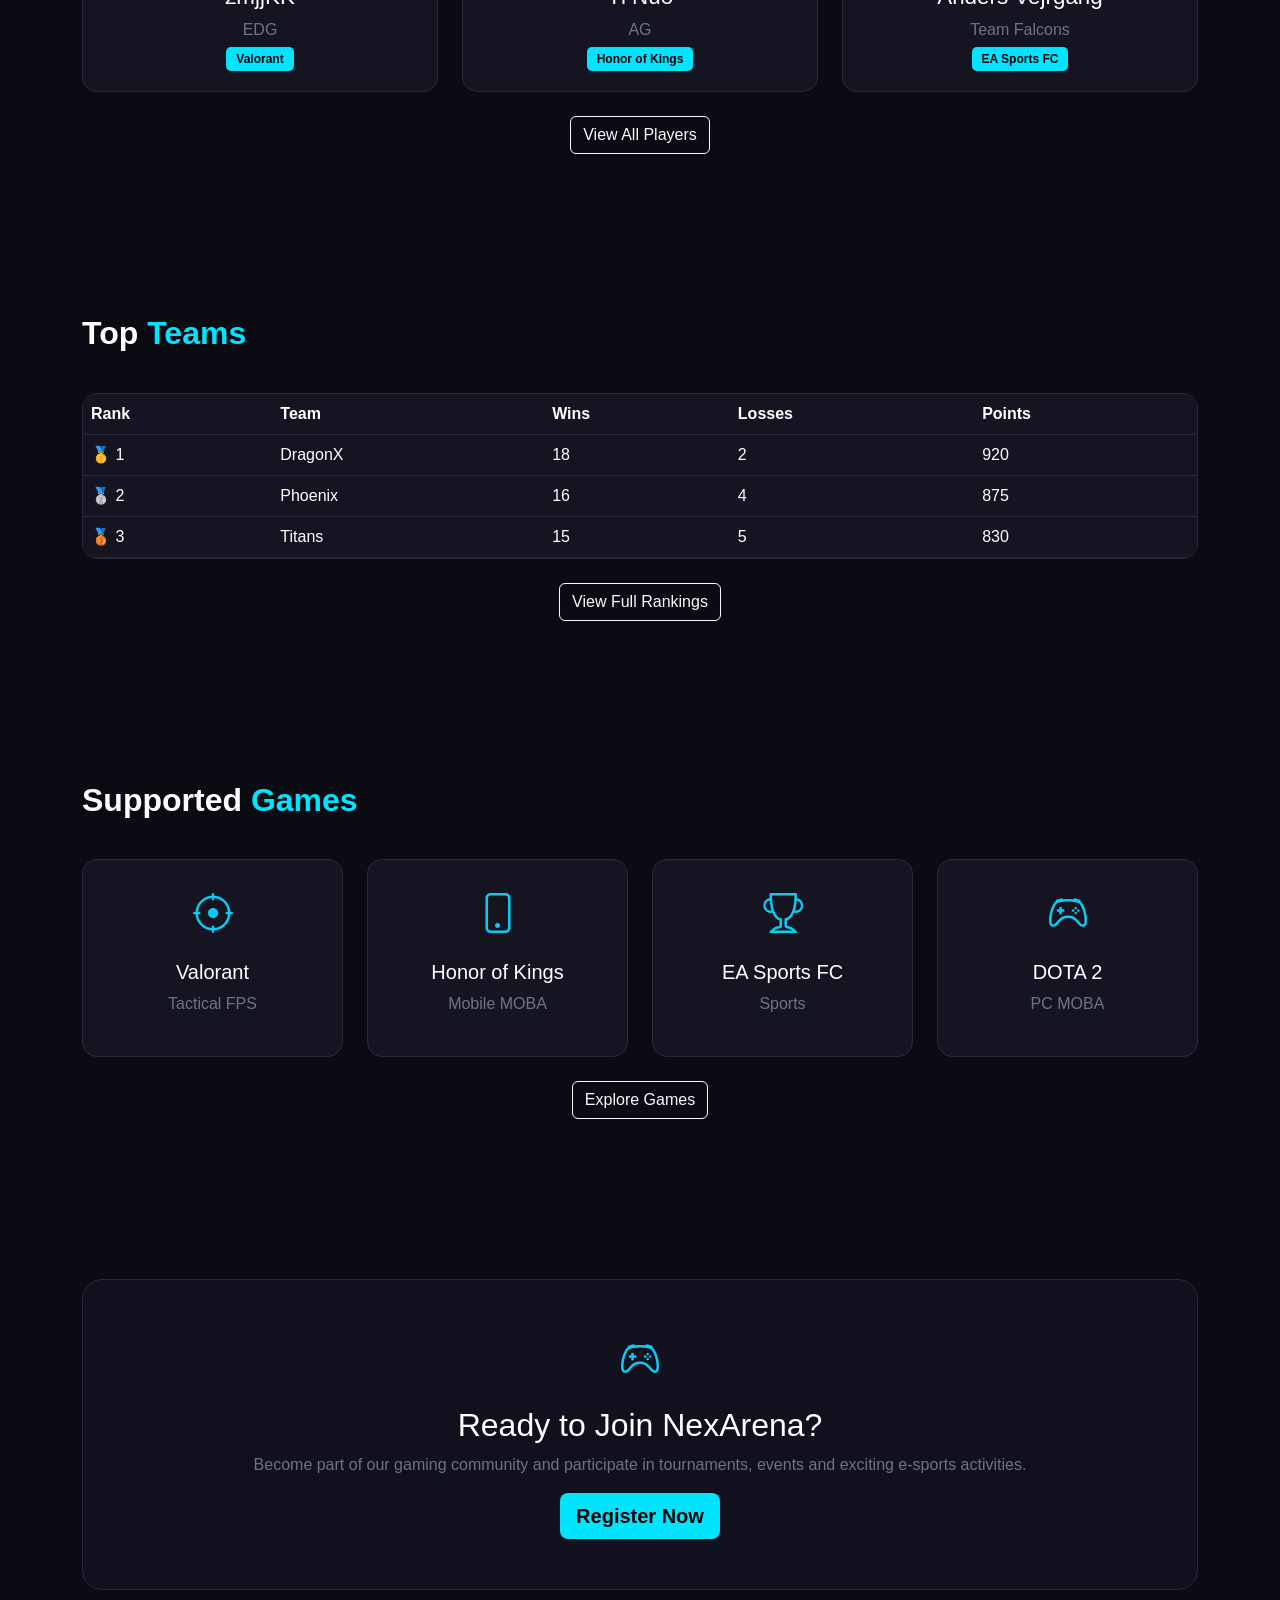
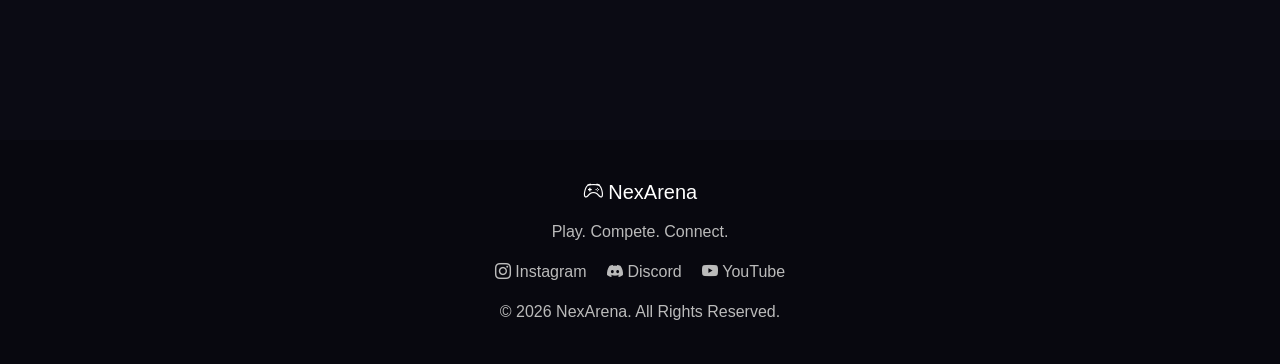
==== commit 389cc9bd: "Update index.html" ====
--- a/index.html
+++ b/index.html
@@ -1,6 +1,8 @@
 <!DOCTYPE html>
 <html lang="en">
+
 <head>
+
     <meta charset="UTF-8">
     <meta name="viewport" content="width=device-width, initial-scale=1.0">
 
@@ -20,21 +22,37 @@
         rel="stylesheet"
         href="https://cdn.jsdelivr.net/npm/bootstrap-icons@1.11.3/font/bootstrap-icons.min.css"
     >
+
 </head>
 
+
 <body>
+
 
 <!-- =========================
      NAVIGATION BAR
 ========================= -->
+
 <nav class="navbar navbar-expand-lg navbar-dark sticky-top">
 
     <div class="container">
 
-        <a class="navbar-brand" href="index.html">
+
+        <!-- Logo -->
+
+        <a
+            class="navbar-brand"
+            href="index.html"
+        >
+
             <i class="bi bi-controller"></i>
+
             NexArena
+
         </a>
+
+
+        <!-- Mobile Menu Button -->
 
         <button
             class="navbar-toggler"
@@ -45,245 +63,552 @@
             aria-expanded="false"
             aria-label="Toggle navigation"
         >
+
             <span class="navbar-toggler-icon"></span>
+
         </button>
 
-        <div class="collapse navbar-collapse" id="mainNavbar">
+
+        <!-- Navigation Links -->
+
+        <div
+            class="collapse navbar-collapse"
+            id="mainNavbar"
+        >
 
             <ul class="navbar-nav ms-auto">
 
-                <li class="nav-item">
-                    <a class="nav-link active" href="index.html">
-                        Home
-                    </a>
-                </li>
-
-                <li class="nav-item">
-                    <a class="nav-link" href="about.html">
-                        About
-                    </a>
-                </li>
-
-                <li class="nav-item">
-                    <a class="nav-link" href="games.html">
-                        Games
-                    </a>
-                </li>
-
-                <li class="nav-item">
-                    <a class="nav-link" href="tournaments.html">
-                        Tournaments
-                    </a>
-                </li>
-
-                <li class="nav-item">
-                    <a class="nav-link" href="teams.html">
-                        Teams
-                    </a>
-                </li>
-
-                <li class="nav-item">
-                    <a class="nav-link" href="players.html">
-                        Players
-                    </a>
-                </li>
-
-                <li class="nav-item">
-                    <a class="nav-link" href="schedule.html">
-                        Schedule
-                    </a>
-                </li>
-
-                <li class="nav-item">
-                    <a class="nav-link" href="registration.html">
-                        Register
-                    </a>
-                </li>
-
-                <li class="nav-item">
-                    <a class="nav-link" href="contact.html">
-                        Contact
-                    </a>
-                </li>
-
-            </ul>
+                    <li class="nav-item">
+                        <a class="nav-link active" href="index.html">
+                            Home
+                        </a>
+                    </li>
+
+                    <li class="nav-item">
+                        <a class="nav-link" href="about.html">
+                            About
+                        </a>
+                    </li>
+
+                    <li class="nav-item">
+                        <a class="nav-link" href="games.html">
+                            Games
+                        </a>
+                    </li>
+
+                    <li class="nav-item">
+                        <a class="nav-link" href="players.html">
+                            Players
+                        </a>
+                    </li>
+
+                    <li class="nav-item">
+                        <a class="nav-link" href="teams.html">
+                            Teams
+                        </a>
+                    </li>
+
+                    <li class="nav-item">
+                        <a class="nav-link" href="tournaments.html">
+                            Tournaments
+                        </a>
+                    </li>
+
+                    <li class="nav-item">
+                        <a class="nav-link" href="schedule.html">
+                            Schedule
+                        </a>
+                    </li>
+
+                    <li class="nav-item">
+                        <a class="nav-link" href="registration.html">
+                            Register
+                        </a>
+                    </li>
+
+                    <li class="nav-item">
+                        <a class="nav-link" href="login.html">
+                            Login
+                        </a>
+                    </li>
+
+                    <li class="nav-item">
+                        <a class="nav-link" href="faq.html">
+                            FAQ
+                        </a>
+                    </li>
+
+                    <li class="nav-item">
+                        <a class="nav-link" href="contact.html">
+                            Contact
+                        </a>
+                    </li>
+
+                </ul>
 
         </div>
 
     </div>
 
 </nav>
+
 
 
 <!-- =========================
      HERO SECTION
 ========================= -->
+
 <section class="hero">
 
     <div class="container">
 
-        <div class="row">
-
-            <div class="col-lg-8">
+        <div class="row align-items-center">
+
+
+            <!-- HERO TEXT -->
+
+            <div class="col-lg-5 hero-content">
 
                 <h1>
+
                     PLAY.<br>
+
                     COMPETE.<br>
-                    <span>CONQUER.</span>
+
+                    <span>
+                        CONQUER.
+                    </span>
+
                 </h1>
 
+
                 <p class="mt-4">
-                    Welcome to NexArena. Discover tournaments,
-                    explore games, follow teams and players and stay updated
+
+                    Welcome to NexArena.
+                    Discover tournaments,
+                    explore games,
+                    follow teams and players
+                    and stay updated
                     with the latest gaming events.
+
                 </p>
 
+
                 <div class="mt-4">
+
+
+                    <!-- Tournament Button -->
 
                     <a
                         href="tournaments.html"
                         class="btn btn-main btn-lg me-2"
                     >
+
                         <i class="bi bi-trophy"></i>
+
                         Explore Tournaments
+
                     </a>
+
+
+                    <!-- Join Button -->
 
                     <a
                         href="registration.html"
                         class="btn btn-outline-light btn-lg"
                     >
+
                         Join NexArena
+
                     </a>
 
+
                 </div>
 
             </div>
 
+
+
+            <!-- HERO SLIDER -->
+
+            <div class="col-lg-7">
+
+                <div class="hero-slider">
+
+
+                    <!-- LEFT ARROW -->
+
+                    <button
+                        class="slider-arrow slider-prev"
+                        id="prevSlide"
+                        type="button"
+                        aria-label="Previous slide"
+                    >
+
+                        <i class="bi bi-chevron-left"></i>
+
+                    </button>
+
+
+
+                    <!-- SLIDES -->
+
+                    <div class="hero-slides">
+
+
+                        <!-- Slide 1 -->
+
+                        <div class="hero-slide active">
+
+                            <img
+                                src="images/tournament.png"
+                                alt="NexArena gaming event"
+                            >
+
+
+                            <div class="slide-overlay">
+
+
+                                <h3>
+                                    NexArena Championship
+                                </h3>
+
+
+                                <p>
+                                    Compete and prove your skills.
+                                </p>
+
+
+                            </div>
+
+                        </div>
+
+
+
+                        <!-- Slide 2 -->
+
+                        <div class="hero-slide">
+
+                            <img
+                                src="images/girlsWinner.jpg"
+                                alt="NexArena esports tournament"
+                            >
+
+
+                            <div class="slide-overlay">
+
+
+                                <h3>
+                                    Play. Compete. Conquer.
+                                </h3>
+
+
+                                <p>
+                                    Join the next competitive battle.
+                                </p>
+
+
+                            </div>
+
+                        </div>
+
+
+
+                        <!-- Slide 3 -->
+
+                        <div class="hero-slide">
+
+                            <img
+                                src="images/joinUs.png"
+                                alt="NexArena gaming community"
+                            >
+
+
+                            <div class="slide-overlay">
+
+
+                                <h3>
+                                    Become Part of NexArena
+                                </h3>
+
+
+                                <p>
+                                    Connect with gamers and teams.
+                                </p>
+
+
+                            </div>
+
+                        </div>
+
+
+                    </div>
+
+
+
+                    <!-- RIGHT ARROW -->
+
+                    <button
+                        class="slider-arrow slider-next"
+                        id="nextSlide"
+                        type="button"
+                        aria-label="Next slide"
+                    >
+
+                        <i class="bi bi-chevron-right"></i>
+
+                    </button>
+
+
+
+                    <!-- DOTS -->
+
+                    <div class="slider-dots">
+
+
+                        <button
+                            class="slider-dot active"
+                            data-slide="0"
+                            type="button"
+                            aria-label="Go to slide 1"
+                        >
+                        </button>
+
+
+                        <button
+                            class="slider-dot"
+                            data-slide="1"
+                            type="button"
+                            aria-label="Go to slide 2"
+                        >
+                        </button>
+
+
+                        <button
+                            class="slider-dot"
+                            data-slide="2"
+                            type="button"
+                            aria-label="Go to slide 3"
+                        >
+                        </button>
+
+
+                    </div>
+
+
+                </div>
+
+            </div>
+
+
         </div>
 
     </div>
 
 </section>
+
 
 
 <!-- =========================
      FEATURED TOURNAMENT
 ========================= -->
+
 <section class="section-padding">
 
     <div class="container">
 
+
         <h2 class="section-title">
-            Featured <span>Tournament</span>
+
+            Featured
+            <span>
+                Tournament
+            </span>
+
         </h2>
 
+
         <div class="row align-items-center">
 
-            <div class="col-lg-6 mb-4 mb-lg-0">
+
+            <!-- IMAGE -->
+
+            <div
+                class="col-lg-6 mb-4 mb-lg-0 pe-lg-4"
+            >
 
                 <img
-                    src="images/tournament.jpg"
+                    src="images/valorantChampion1.png"
                     class="img-fluid rounded-4"
                     alt="Featured NexArena tournament"
                 >
 
             </div>
 
-            <div class="col-lg-6">
+
+
+            <!-- INFORMATION -->
+
+            <div class="col-lg-6 ps-lg-4">
+
 
                 <span class="badge badge-custom mb-3">
+
                     REGISTRATION OPEN
+
                 </span>
 
+
                 <h3 class="display-6 fw-bold">
+
                     NexArena Championship 2026
+
                 </h3>
 
+
                 <p class="text-secondary">
+
                     Compete against talented players and teams in our
                     upcoming e-sports tournament. Register now and prove
                     your skills on the battlefield.
+
                 </p>
 
+
                 <div class="mb-3">
 
+
                     <p>
+
                         <i class="bi bi-controller"></i>
-                        <strong>Game:</strong> Valorant
+
+                        <strong>
+                            Game:
+                        </strong>
+
+                        Valorant
+
                     </p>
 
+
                     <p>
+
                         <i class="bi bi-calendar"></i>
-                        <strong>Date:</strong> 20 October 2026
+
+                        <strong>
+                            Date:
+                        </strong>
+
+                        20 October 2026
+
                     </p>
 
+
                     <p>
+
                         <i class="bi bi-people"></i>
-                        <strong>Teams:</strong> 16 Teams
+
+                        <strong>
+                            Teams:
+                        </strong>
+
+                        16 Teams
+
                     </p>
 
+
                 </div>
+
 
                 <a
                     href="tournaments.html"
                     class="btn btn-main"
                 >
+
                     View Tournament
+
                 </a>
 
+
             </div>
 
+
         </div>
 
     </div>
 
 </section>
+
 
 
 <!-- =========================
      UPCOMING EVENTS
 ========================= -->
+
 <section class="section-padding">
 
     <div class="container">
 
+
         <h2 class="section-title">
-            Upcoming <span>Events</span>
+
+            Upcoming
+            <span>
+                Events
+            </span>
+
         </h2>
 
+
+
         <div class="row g-4">
 
-            <!-- Event 1 -->
+
+            <!-- EVENT 1 -->
+
             <div class="col-md-4">
 
                 <div class="custom-card">
 
+
                     <img
-                        src="images/event1.jpg"
+                        src="images/valorantChampion.png"
                         alt="Valorant tournament"
                     >
 
+
                     <div class="card-content">
 
+
                         <span class="badge badge-custom mb-2">
+
                             TOURNAMENT
+
                         </span>
+
 
                         <h4>
                             Valorant Championship
                         </h4>
 
+
                         <p class="text-secondary">
+
                             20 October 2026
+
                         </p>
+
 
                         <a
                             href="schedule.html"
                             class="btn btn-outline-light btn-sm"
                         >
+
                             View Details
+
                         </a>
 
+
                     </div>
 
                 </div>
@@ -291,37 +616,52 @@
             </div>
 
 
-            <!-- Event 2 -->
+
+            <!-- EVENT 2 -->
+
             <div class="col-md-4">
 
                 <div class="custom-card">
 
+
                     <img
-                        src="images/event2.jpg"
+                        src="images/training.jpg"
                         alt="Team training session"
                     >
 
+
                     <div class="card-content">
 
+
                         <span class="badge badge-custom mb-2">
+
                             TRAINING
+
                         </span>
+
 
                         <h4>
                             Team Training Session
                         </h4>
 
+
                         <p class="text-secondary">
+
                             23 October 2026
+
                         </p>
+
 
                         <a
                             href="schedule.html"
                             class="btn btn-outline-light btn-sm"
                         >
+
                             View Details
+
                         </a>
 
+
                     </div>
 
                 </div>
@@ -329,67 +669,95 @@
             </div>
 
 
-            <!-- Event 3 -->
+
+            <!-- EVENT 3 -->
+
             <div class="col-md-4">
 
                 <div class="custom-card">
 
+
                     <img
-                        src="images/event3.jpg"
+                        src="images/gameNight.png"
                         alt="Community gaming night"
                     >
 
+
                     <div class="card-content">
 
+
                         <span class="badge badge-custom mb-2">
+
                             COMMUNITY
+
                         </span>
+
 
                         <h4>
                             Community Gaming Night
                         </h4>
 
+
                         <p class="text-secondary">
+
                             28 October 2026
+
                         </p>
+
 
                         <a
                             href="schedule.html"
                             class="btn btn-outline-light btn-sm"
                         >
+
                             View Details
+
                         </a>
 
+
                     </div>
 
                 </div>
 
             </div>
 
+
         </div>
 
     </div>
 
 </section>
+
 
 
 <!-- =========================
      FEATURED PLAYERS
 ========================= -->
+
 <section class="section-padding">
 
     <div class="container">
 
+
         <h2 class="section-title">
-            Featured <span>Players</span>
+
+            Featured
+            <span>
+                Players
+            </span>
+
         </h2>
 
+
         <div class="row g-4">
 
-            <!-- Player 1 -->
+
+            <!-- PLAYER 1 -->
+
             <div class="col-md-6 col-lg-4">
 
                 <div class="custom-card player-card text-center">
+
 
                     <img
                         src="images/kangkang1.webp"
@@ -397,20 +765,27 @@
                         class="player-img"
                     >
 
+
                     <div class="card-content">
+
 
                         <h4>
                             zmjjKK
                         </h4>
 
+
                         <p class="text-secondary mb-1">
                             EDG
                         </p>
 
+
                         <span class="badge badge-custom">
+
                             Valorant
+
                         </span>
 
+
                     </div>
 
                 </div>
@@ -418,10 +793,13 @@
             </div>
 
 
-            <!-- Player 2 -->
+
+            <!-- PLAYER 2 -->
+
             <div class="col-md-6 col-lg-4">
 
                 <div class="custom-card player-card text-center">
+
 
                     <img
                         src="images/yinuo.png"
@@ -429,20 +807,27 @@
                         class="player-img"
                     >
 
+
                     <div class="card-content">
+
 
                         <h4>
                             Yi Nuo
                         </h4>
 
+
                         <p class="text-secondary mb-1">
                             AG
                         </p>
 
+
                         <span class="badge badge-custom">
+
                             Honor of Kings
+
                         </span>
 
+
                     </div>
 
                 </div>
@@ -450,326 +835,661 @@
             </div>
 
 
-            <!-- Player 3 -->
+
+            <!-- PLAYER 3 -->
+
             <div class="col-md-6 col-lg-4">
 
                 <div class="custom-card player-card text-center">
 
+
                     <img
-                        src="images/player3.jpg"
-                        alt="Player Ace"
+                        src="images/vejrgang.png"
+                        alt="Player Anders Vejrgang"
                         class="player-img"
                     >
 
+
                     <div class="card-content">
 
+
                         <h4>
-                            Ace
+                            Anders Vejrgang
                         </h4>
 
+
                         <p class="text-secondary mb-1">
-                            Titans
+                            Team Falcons
                         </p>
 
+
                         <span class="badge badge-custom">
+
                             EA Sports FC
+
                         </span>
 
+
                     </div>
 
                 </div>
 
             </div>
 
+
         </div>
 
+
+
         <div class="text-center mt-4">
+
 
             <a
                 href="players.html"
                 class="btn btn-outline-light"
             >
+
                 View All Players
+
             </a>
 
+
         </div>
 
+
     </div>
 
 </section>
+
 
 
 <!-- =========================
      TEAM RANKINGS
 ========================= -->
+
 <section class="section-padding">
 
     <div class="container">
 
+
         <h2 class="section-title">
-            Top <span>Teams</span>
+
+            Top
+            <span>
+                Teams
+            </span>
+
         </h2>
 
+
         <div class="ranking-table">
 
+
             <div class="table-responsive">
 
+
                 <table class="table table-hover align-middle">
 
+
                     <thead>
 
                         <tr>
-                            <th>Rank</th>
-                            <th>Team</th>
-                            <th>Wins</th>
-                            <th>Losses</th>
-                            <th>Points</th>
+
+                            <th>
+                                Rank
+                            </th>
+
+                            <th>
+                                Team
+                            </th>
+
+                            <th>
+                                Wins
+                            </th>
+
+                            <th>
+                                Losses
+                            </th>
+
+                            <th>
+                                Points
+                            </th>
+
                         </tr>
 
                     </thead>
 
+
                     <tbody>
 
+
                         <tr>
-                            <td>🥇 1</td>
-                            <td>DragonX</td>
-                            <td>18</td>
-                            <td>2</td>
-                            <td>920</td>
+
+                            <td>
+                                🥇 1
+                            </td>
+
+                            <td>
+                                DragonX
+                            </td>
+
+                            <td>
+                                18
+                            </td>
+
+                            <td>
+                                2
+                            </td>
+
+                            <td>
+                                920
+                            </td>
+
                         </tr>
 
+
                         <tr>
-                            <td>🥈 2</td>
-                            <td>Phoenix</td>
-                            <td>16</td>
-                            <td>4</td>
-                            <td>875</td>
+
+                            <td>
+                                🥈 2
+                            </td>
+
+                            <td>
+                                Phoenix
+                            </td>
+
+                            <td>
+                                16
+                            </td>
+
+                            <td>
+                                4
+                            </td>
+
+                            <td>
+                                875
+                            </td>
+
                         </tr>
 
+
                         <tr>
-                            <td>🥉 3</td>
-                            <td>Titans</td>
-                            <td>15</td>
-                            <td>5</td>
-                            <td>830</td>
+
+                            <td>
+                                🥉 3
+                            </td>
+
+                            <td>
+                                Titans
+                            </td>
+
+                            <td>
+                                15
+                            </td>
+
+                            <td>
+                                5
+                            </td>
+
+                            <td>
+                                830
+                            </td>
+
                         </tr>
 
+
                     </tbody>
 
+
                 </table>
 
+
             </div>
 
+
         </div>
 
+
+
         <div class="text-center mt-4">
+
 
             <a
                 href="teams.html"
                 class="btn btn-outline-light"
             >
+
                 View Full Rankings
+
             </a>
 
+
         </div>
 
+
     </div>
 
 </section>
+
 
 
 <!-- =========================
      SUPPORTED GAMES
 ========================= -->
+
 <section class="section-padding">
 
     <div class="container">
 
+
         <h2 class="section-title">
-            Supported <span>Games</span>
+
+            Supported
+            <span>
+                Games
+            </span>
+
         </h2>
 
+
         <div class="row g-4">
 
-            <!-- Valorant -->
+
+            <!-- VALORANT -->
+
             <div class="col-6 col-md-3">
 
                 <div class="custom-card text-center p-4">
 
+
                     <i class="bi bi-crosshair fs-1 text-info"></i>
 
+
                     <h5 class="mt-3">
+
                         Valorant
+
                     </h5>
 
+
                     <p class="text-secondary">
+
                         Tactical FPS
+
                     </p>
 
+
                 </div>
 
             </div>
 
 
-            <!-- Honor of Kings -->
+
+            <!-- HONOR OF KINGS -->
+
             <div class="col-6 col-md-3">
 
                 <div class="custom-card text-center p-4">
 
+
                     <i class="bi bi-phone fs-1 text-info"></i>
 
+
                     <h5 class="mt-3">
+
                         Honor of Kings
+
                     </h5>
 
+
                     <p class="text-secondary">
+
                         Mobile MOBA
+
                     </p>
 
+
                 </div>
 
             </div>
 
 
-            <!-- EA Sports FC -->
+
+            <!-- EA SPORTS FC -->
+
             <div class="col-6 col-md-3">
 
                 <div class="custom-card text-center p-4">
 
+
                     <i class="bi bi-trophy fs-1 text-info"></i>
 
+
                     <h5 class="mt-3">
+
                         EA Sports FC
+
                     </h5>
 
+
                     <p class="text-secondary">
+
                         Sports
+
                     </p>
 
+
                 </div>
 
             </div>
 
 
+
             <!-- DOTA 2 -->
+
             <div class="col-6 col-md-3">
 
                 <div class="custom-card text-center p-4">
 
+
                     <i class="bi bi-controller fs-1 text-info"></i>
 
+
                     <h5 class="mt-3">
+
                         DOTA 2
+
                     </h5>
 
+
                     <p class="text-secondary">
+
                         PC MOBA
+
                     </p>
 
+
                 </div>
 
             </div>
 
+
         </div>
 
+
+
         <div class="text-center mt-4">
+
 
             <a
                 href="games.html"
                 class="btn btn-outline-light"
             >
+
                 Explore Games
+
             </a>
 
+
         </div>
 
+
     </div>
 
 </section>
+
 
 
 <!-- =========================
      JOIN NEXARENA CTA
 ========================= -->
+
 <section class="section-padding">
 
     <div class="container">
 
+
         <div class="cta text-center">
 
+
             <i class="bi bi-controller fs-1 text-info"></i>
 
+
             <h2 class="mt-3">
+
                 Ready to Join NexArena?
+
             </h2>
 
+
             <p class="text-secondary">
+
                 Become part of our gaming community and participate
                 in tournaments, events and exciting e-sports activities.
+
             </p>
+
 
             <a
                 href="registration.html"
                 class="btn btn-main btn-lg"
             >
+
                 Register Now
+
             </a>
 
+
         </div>
 
     </div>
 
 </section>
+
 
 
 <!-- =========================
      FOOTER
 ========================= -->
+
 <footer>
 
     <div class="container text-center">
 
+
         <h5 class="text-white">
+
             <i class="bi bi-controller"></i>
+
             NexArena
+
         </h5>
 
+
         <p class="mt-3">
+
             Play. Compete. Connect.
+
         </p>
 
+
         <div class="mb-3">
+
 
             <a href="#">
                 <i class="bi bi-instagram"></i>
                 Instagram
             </a>
 
+
             <a href="#">
                 <i class="bi bi-discord"></i>
                 Discord
             </a>
 
+
             <a href="#">
                 <i class="bi bi-youtube"></i>
                 YouTube
             </a>
 
+
         </div>
 
+
         <p class="mb-0">
-            &copy; 2026 NexArena. All Rights Reserved.
+
+            &copy; 2026 NexArena.
+            All Rights Reserved.
+
         </p>
 
+
     </div>
 
 </footer>
 
 
-<!-- Bootstrap JavaScript -->
+
+<!-- =========================
+     BOOTSTRAP JAVASCRIPT
+========================= -->
+
 <script
     src="https://cdn.jsdelivr.net/npm/bootstrap@5.3.3/dist/js/bootstrap.bundle.min.js"
 ></script>
 
+
+
+<!-- =========================
+     HERO SLIDER JAVASCRIPT
+========================= -->
+
+<script>
+
+    const slides =
+        document.querySelectorAll(".hero-slide");
+
+
+    const dots =
+        document.querySelectorAll(".slider-dot");
+
+
+    const previousButton =
+        document.getElementById("prevSlide");
+
+
+    const nextButton =
+        document.getElementById("nextSlide");
+
+
+    let currentSlide = 0;
+
+
+
+    function showSlide(index) {
+
+
+        if (index >= slides.length) {
+
+            currentSlide = 0;
+
+        }
+
+        else if (index < 0) {
+
+            currentSlide = slides.length - 1;
+
+        }
+
+        else {
+
+            currentSlide = index;
+
+        }
+
+
+
+        slides.forEach(function(slide) {
+
+            slide.classList.remove("active");
+
+        });
+
+
+
+        dots.forEach(function(dot) {
+
+            dot.classList.remove("active");
+
+        });
+
+
+
+        slides[currentSlide].classList.add("active");
+
+        dots[currentSlide].classList.add("active");
+
+    }
+
+
+
+    previousButton.addEventListener(
+        "click",
+        function() {
+
+            showSlide(currentSlide - 1);
+
+        }
+    );
+
+
+
+    nextButton.addEventListener(
+        "click",
+        function() {
+
+            showSlide(currentSlide + 1);
+
+        }
+    );
+
+
+
+    dots.forEach(function(dot) {
+
+        dot.addEventListener(
+            "click",
+            function() {
+
+                const slideNumber =
+                    Number(this.dataset.slide);
+
+
+                showSlide(slideNumber);
+
+            }
+        );
+
+    });
+
+
+
+    // Automatically switch slide every 8 seconds
+
+    setInterval(
+        function() {
+
+            showSlide(currentSlide + 1);
+
+        },
+        8000
+    );
+
+
+</script>
+
+
 </body>
+
 </html>
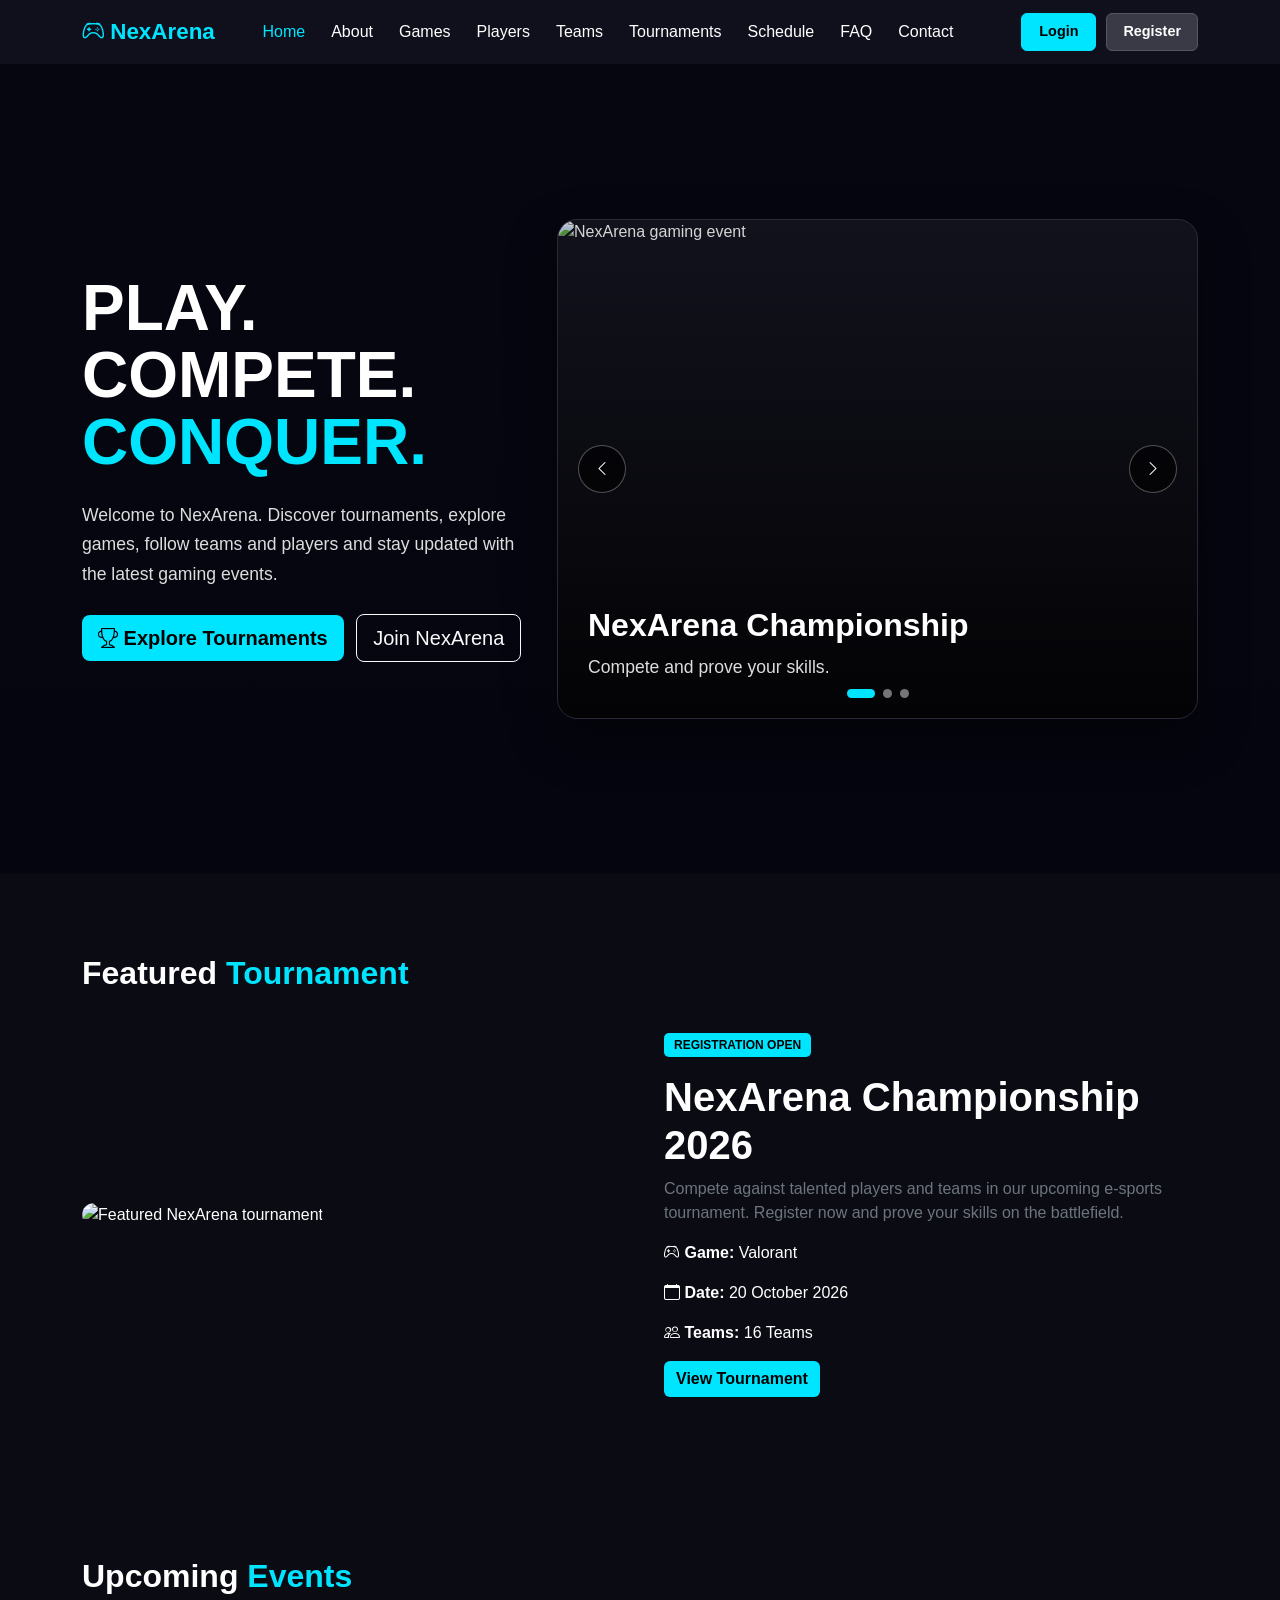
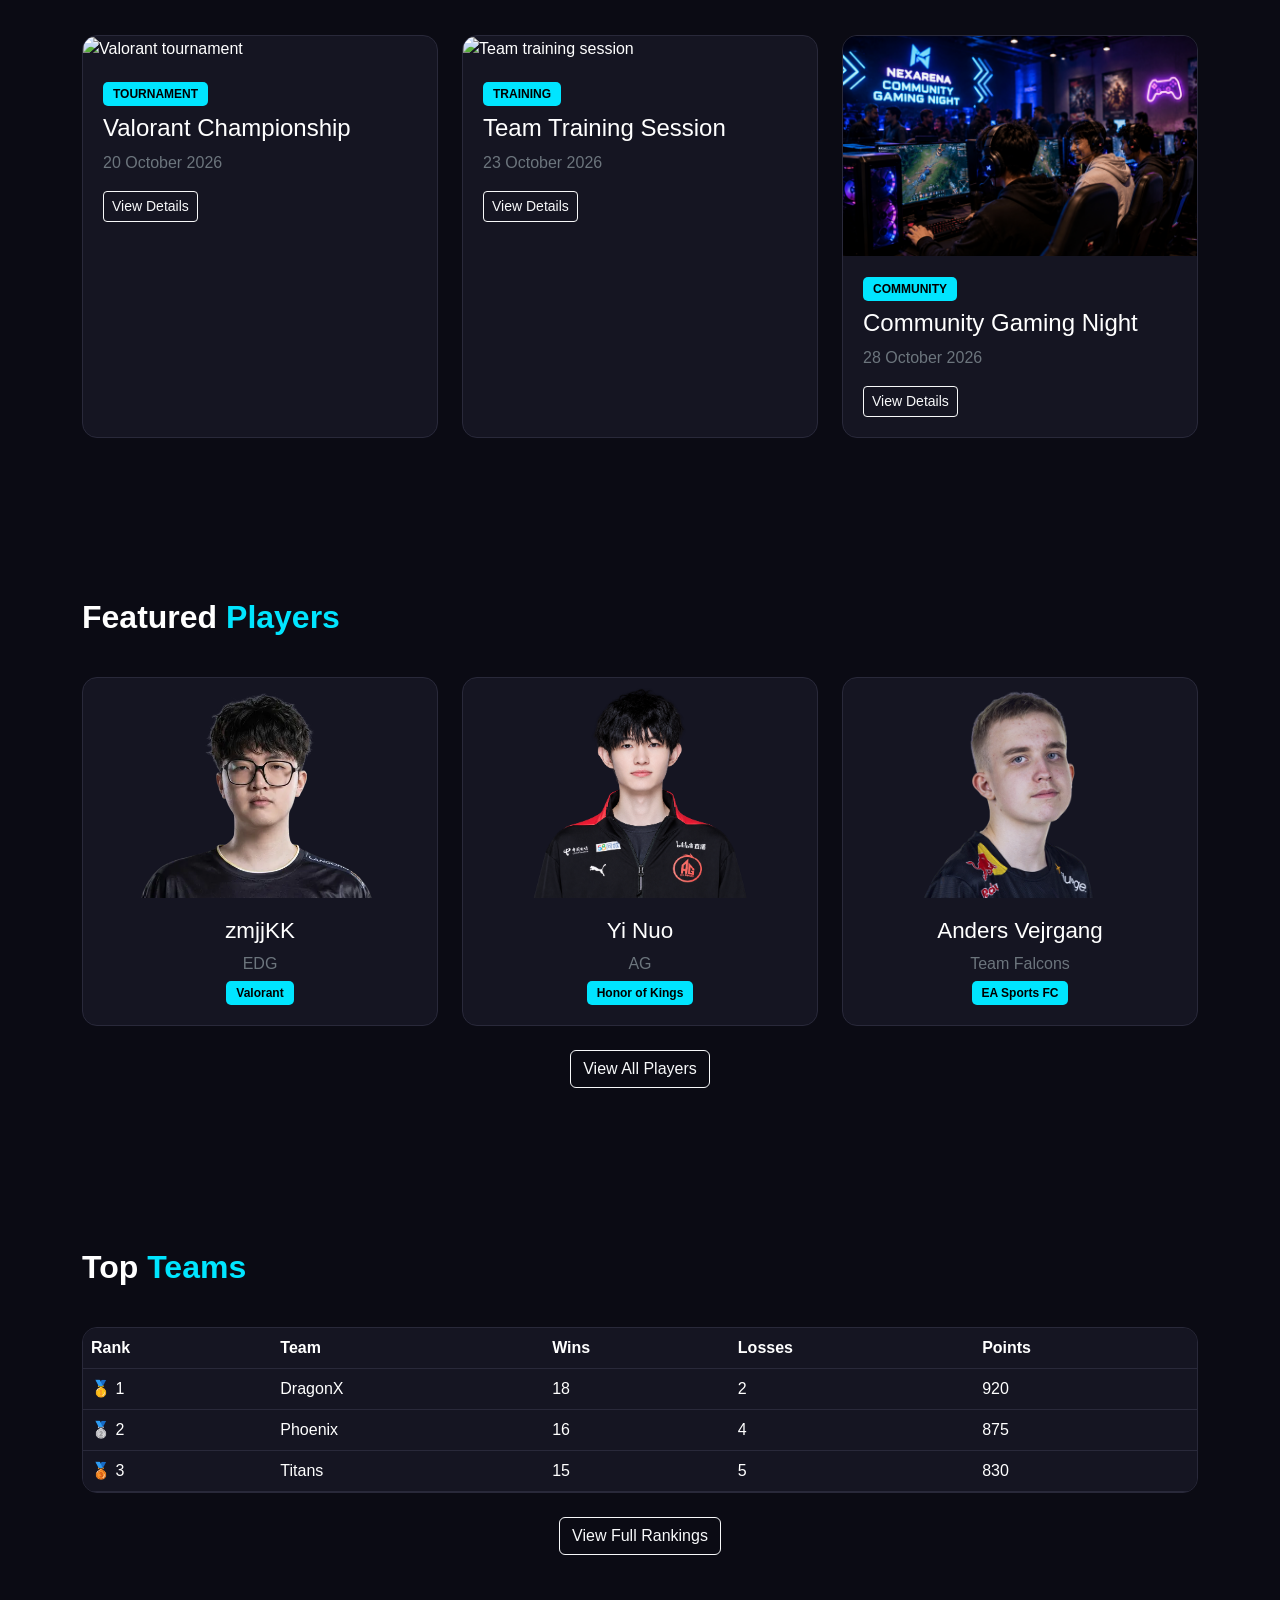
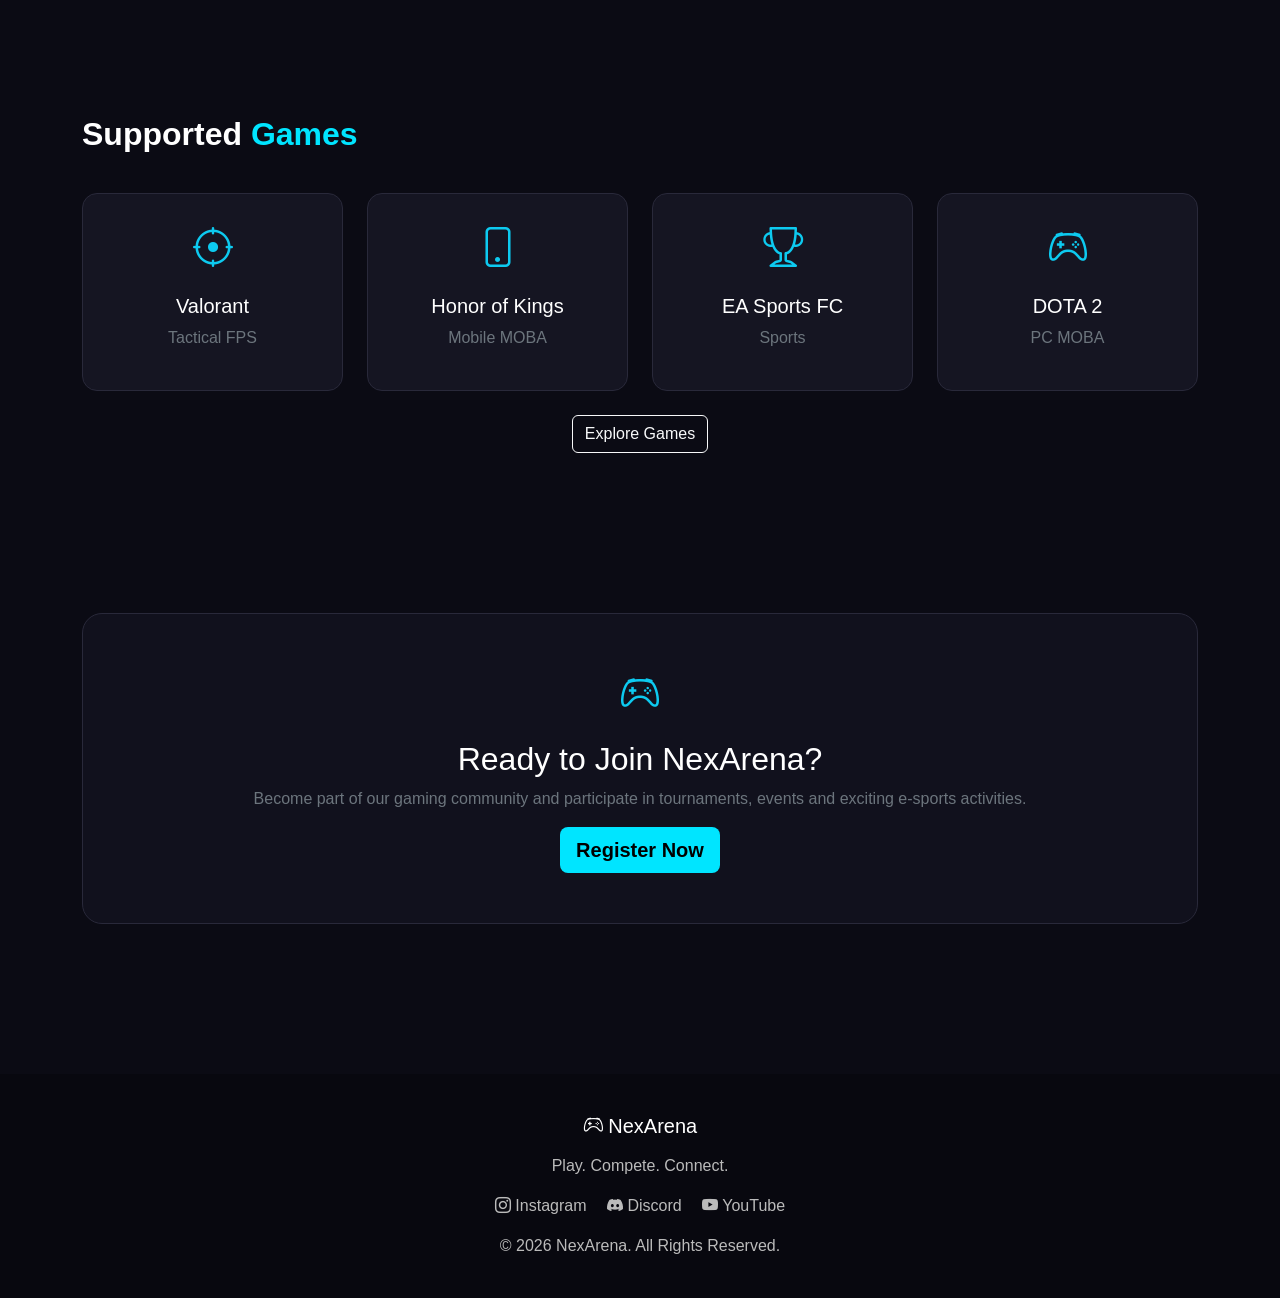
==== commit f4e86f93: "Update index.html" ====
--- a/index.html
+++ b/index.html
@@ -120,17 +120,6 @@
                         </a>
                     </li>
 
-                    <li class="nav-item">
-                        <a class="nav-link" href="registration.html">
-                            Register
-                        </a>
-                    </li>
-
-                    <li class="nav-item">
-                        <a class="nav-link" href="login.html">
-                            Login
-                        </a>
-                    </li>
 
                     <li class="nav-item">
                         <a class="nav-link" href="faq.html">
@@ -145,6 +134,17 @@
                     </li>
 
                 </ul>
+                <div class="nav-auth">
+
+                    <a href="login.html" class="nav-login">
+                        Login
+                    </a>
+
+                    <a href="registration.html" class="nav-register">
+                        Register
+                    </a>
+
+                </div>
 
         </div>
 
--- a/css/style.css
+++ b/css/style.css
@@ -635,3 +635,367 @@
 .player-card p {
     margin-bottom: 8px;
 }
+
+/* =========================================
+   HERO SLIDER
+========================================= */
+
+.hero {
+    min-height: 90vh;
+
+    display: flex;
+    align-items: center;
+
+    background:
+        linear-gradient(
+            rgba(5, 5, 15, 0.80),
+            rgba(5, 5, 15, 0.95)
+        );
+
+    position: relative;
+    overflow: hidden;
+}
+
+.hero-content {
+    position: relative;
+    z-index: 5;
+}
+
+.hero-slider {
+    position: relative;
+
+    width: 100%;
+    height: 500px;
+
+    border-radius: 20px;
+
+    overflow: hidden;
+
+    border: 1px solid #29293a;
+
+    background-color: #151522;
+
+    box-shadow:
+        0 20px 50px rgba(0, 0, 0, 0.4);
+}
+
+.hero-slides {
+    width: 100%;
+    height: 100%;
+
+    position: relative;
+}
+
+.hero-slide {
+    position: absolute;
+
+    inset: 0;
+
+    opacity: 0;
+
+    visibility: hidden;
+
+    transition:
+        opacity 0.6s ease,
+        visibility 0.6s ease;
+}
+
+.hero-slide.active {
+    opacity: 1;
+
+    visibility: visible;
+}
+
+.hero-slide img {
+    width: 100%;
+    height: 100%;
+
+    object-fit: cover;
+
+    display: block;
+}
+
+.hero-slide::after {
+    content: "";
+
+    position: absolute;
+
+    inset: 0;
+
+    background:
+        linear-gradient(
+            to top,
+            rgba(0, 0, 0, 0.85),
+            rgba(0, 0, 0, 0.15)
+        );
+}
+
+.slide-overlay {
+    position: absolute;
+
+    left: 30px;
+    bottom: 35px;
+
+    z-index: 2;
+
+    max-width: 75%;
+}
+
+.slide-overlay span {
+    display: inline-block;
+
+    background-color: #00e5ff;
+
+    color: #000000;
+
+    font-size: 0.75rem;
+
+    font-weight: bold;
+
+    padding: 6px 10px;
+
+    border-radius: 5px;
+
+    margin-bottom: 10px;
+}
+
+.slide-overlay h3 {
+    color: #ffffff;
+
+    font-size: 2rem;
+
+    font-weight: bold;
+
+    margin-bottom: 8px;
+}
+
+.slide-overlay p {
+    color: #dddddd;
+
+    margin: 0;
+}
+
+
+/* =========================================
+   SLIDER ARROWS
+========================================= */
+
+.slider-arrow {
+    position: absolute;
+
+    top: 50%;
+
+    transform: translateY(-50%);
+
+    z-index: 10;
+
+    width: 48px;
+    height: 48px;
+
+    border-radius: 50%;
+
+    border: 1px solid rgba(255, 255, 255, 0.3);
+
+    background-color: rgba(0, 0, 0, 0.55);
+
+    color: #ffffff;
+
+    display: flex;
+
+    align-items: center;
+
+    justify-content: center;
+
+    cursor: pointer;
+
+    transition: 0.3s;
+}
+
+.slider-arrow:hover {
+    background-color: #00e5ff;
+
+    color: #000000;
+
+    border-color: #00e5ff;
+}
+
+.slider-prev {
+    left: 20px;
+}
+
+.slider-next {
+    right: 20px;
+}
+
+
+/* =========================================
+   SLIDER DOTS
+========================================= */
+
+.slider-dots {
+    position: absolute;
+
+    left: 50%;
+    bottom: 20px;
+
+    transform: translateX(-50%);
+
+    z-index: 10;
+
+    display: flex;
+
+    gap: 8px;
+}
+
+.slider-dot {
+    width: 9px;
+    height: 9px;
+
+    border: none;
+
+    border-radius: 50%;
+
+    background-color: rgba(255, 255, 255, 0.45);
+
+    cursor: pointer;
+
+    padding: 0;
+
+    transition: 0.3s;
+}
+
+.slider-dot.active {
+    width: 28px;
+
+    border-radius: 10px;
+
+    background-color: #00e5ff;
+}
+
+
+/* =========================================
+   HERO RESPONSIVE
+========================================= */
+
+@media (max-width: 991px) {
+
+    .hero {
+        padding: 80px 0;
+    }
+
+    .hero-slider {
+        height: 400px;
+
+        margin-top: 40px;
+    }
+
+}
+
+
+@media (max-width: 576px) {
+
+    .hero-slider {
+        height: 320px;
+    }
+
+    .slide-overlay {
+        left: 20px;
+        bottom: 25px;
+    }
+
+    .slide-overlay h3 {
+        font-size: 1.4rem;
+    }
+
+    .slide-overlay p {
+        font-size: 0.9rem;
+    }
+
+    .slider-arrow {
+        width: 40px;
+        height: 40px;
+    }
+
+}
+
+/* =========================================
+   LOGIN / REGISTER NAVIGATION
+========================================= */
+
+.nav-auth {
+    display: flex;
+    align-items: center;
+    gap: 10px;
+    margin-left: 60px;
+}
+
+.nav-login,
+.nav-register {
+    display: inline-flex;
+    align-items: center;
+    justify-content: center;
+
+    min-width: 75px;
+    height: 38px;
+
+    padding: 0 16px;
+
+    border-radius: 6px;
+
+    text-decoration: none;
+
+    font-size: 0.9rem;
+    font-weight: 600;
+
+    transition: 0.3s;
+}
+
+
+/* Login - Blue */
+
+.nav-login {
+    background-color: #00e5ff;
+    color: #000000;
+    border: 1px solid #00e5ff;
+}
+
+.nav-login:hover {
+    background-color: #00b8cc;
+    border-color: #00b8cc;
+    color: #000000;
+}
+
+
+/* Register - Gray */
+
+.nav-register {
+    background-color: #3a3a46;
+    color: #ffffff;
+    border: 1px solid #555563;
+}
+
+.nav-register:hover {
+    background-color: #50505d;
+    border-color: #666675;
+    color: #ffffff;
+}
+
+
+/* =========================================
+   MOBILE NAVIGATION
+========================================= */
+
+@media (max-width: 991px) {
+
+    .nav-auth {
+        margin-left: 0;
+        margin-top: 15px;
+        padding-bottom: 10px;
+    }
+
+    .nav-login,
+    .nav-register {
+        width: 100%;
+    }
+
+}
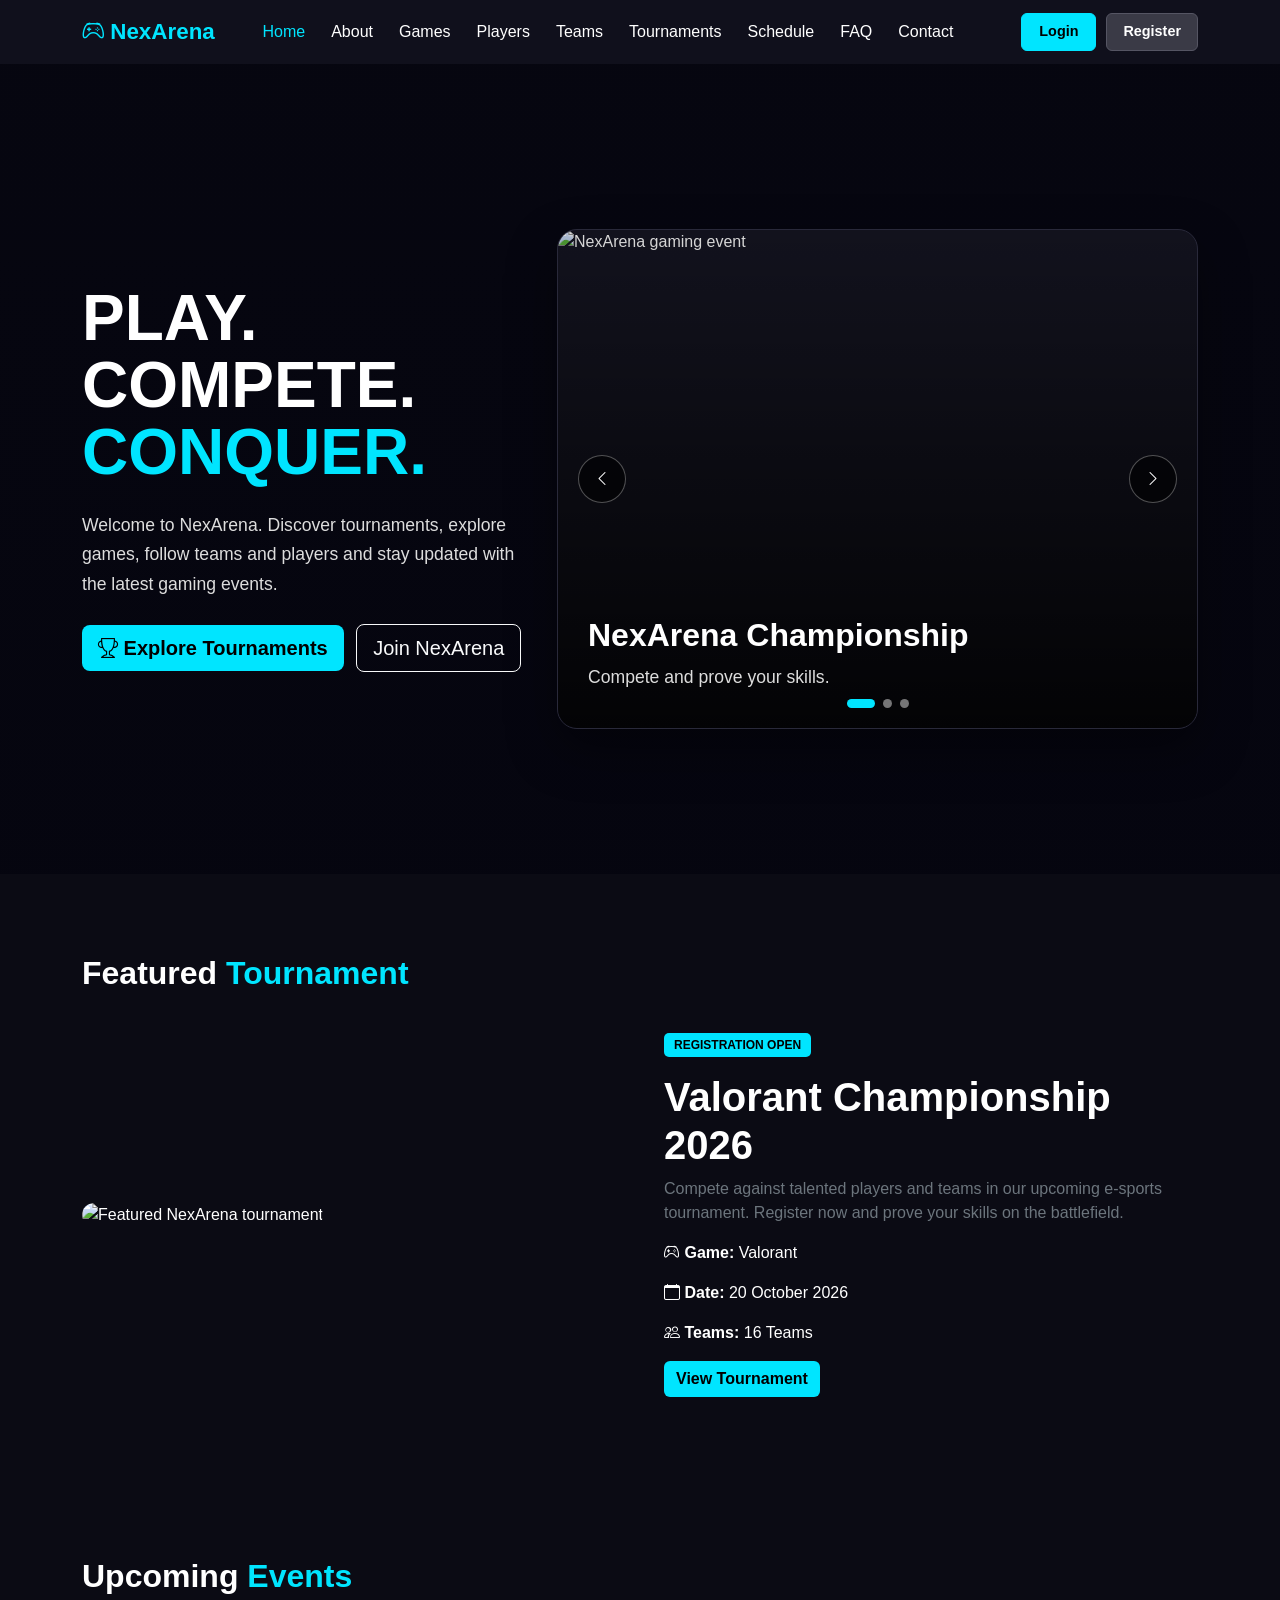
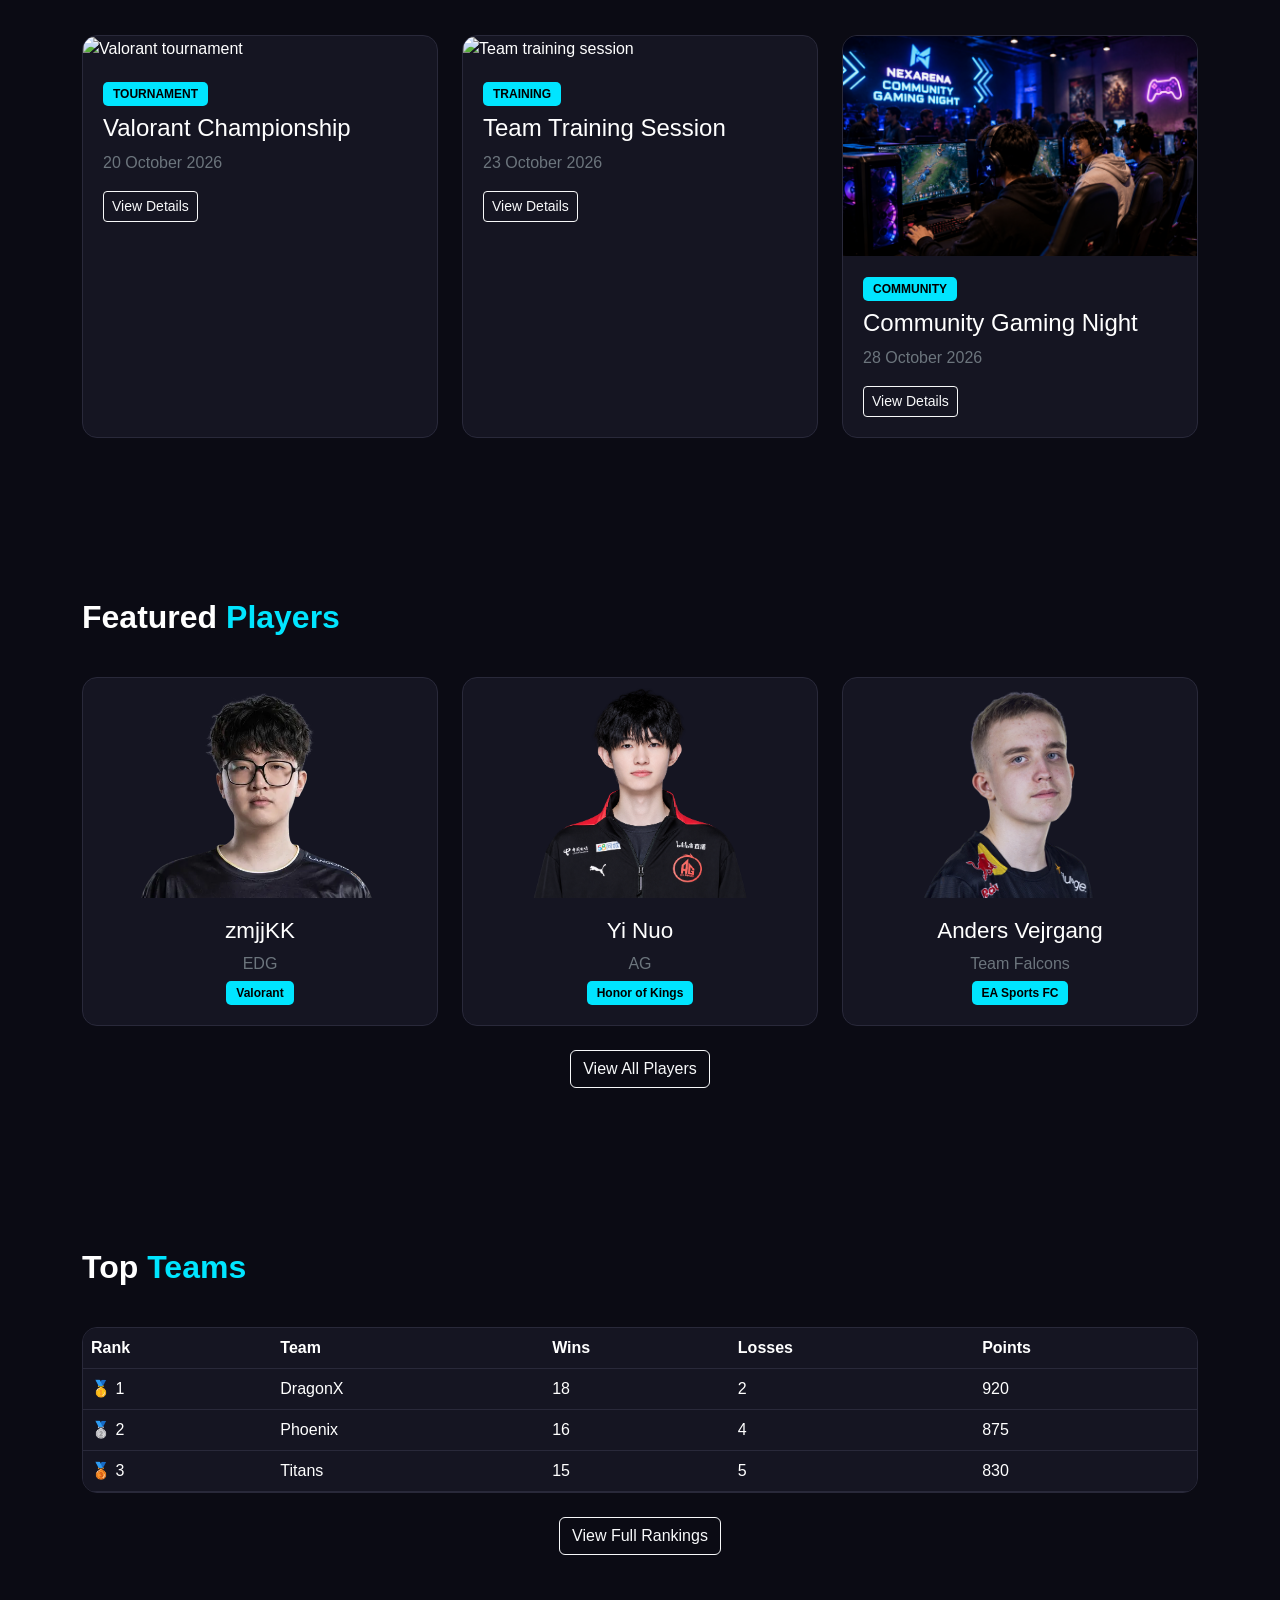
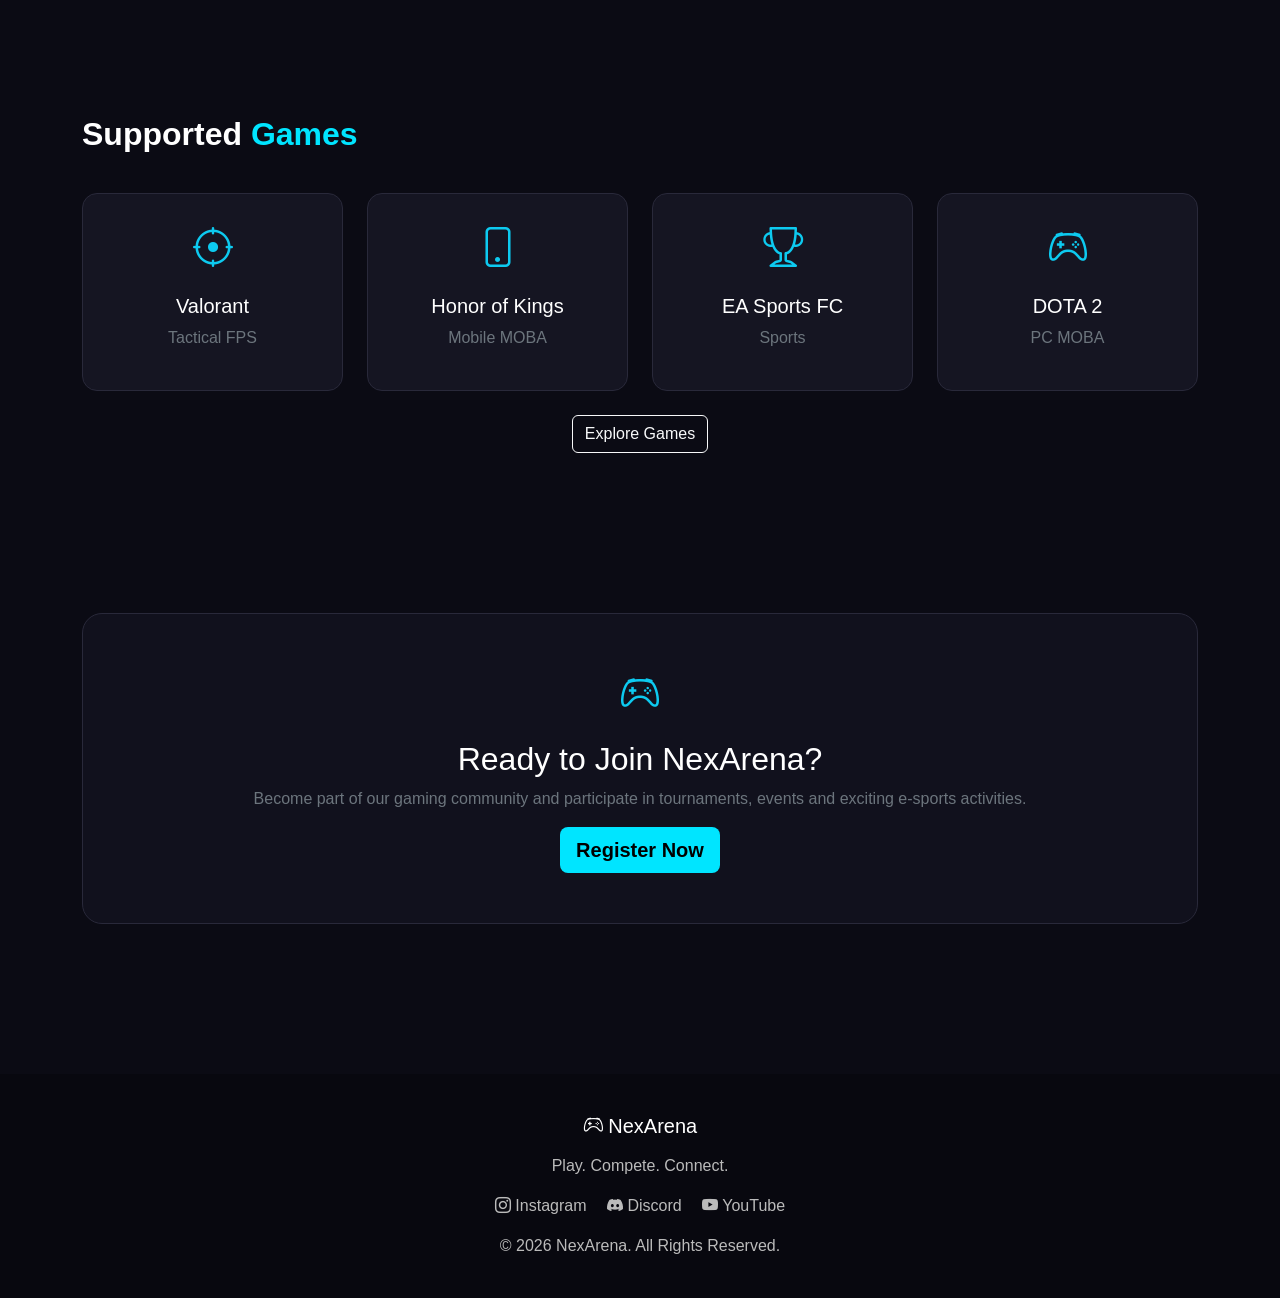
==== commit f9895825: "Update index.html" ====
--- a/index.html
+++ b/index.html
@@ -9,19 +9,13 @@
     <title>NexArena | Home</title>
 
     <!-- Bootstrap CSS -->
-    <link
-        href="https://cdn.jsdelivr.net/npm/bootstrap@5.3.3/dist/css/bootstrap.min.css"
-        rel="stylesheet"
-    >
+    <link href="https://cdn.jsdelivr.net/npm/bootstrap@5.3.3/dist/css/bootstrap.min.css" rel="stylesheet">
 
     <!-- Shared CSS -->
     <link rel="stylesheet" href="css/style.css">
 
     <!-- Bootstrap Icons -->
-    <link
-        rel="stylesheet"
-        href="https://cdn.jsdelivr.net/npm/bootstrap-icons@1.11.3/font/bootstrap-icons.min.css"
-    >
+    <link rel="stylesheet" href="https://cdn.jsdelivr.net/npm/bootstrap-icons@1.11.3/font/bootstrap-icons.min.css">
 
 </head>
 
@@ -29,54 +23,41 @@
 <body>
 
 
-<!-- =========================
+    <!-- =========================
      NAVIGATION BAR
 ========================= -->
 
-<nav class="navbar navbar-expand-lg navbar-dark sticky-top">
-
-    <div class="container">
-
-
-        <!-- Logo -->
-
-        <a
-            class="navbar-brand"
-            href="index.html"
-        >
-
-            <i class="bi bi-controller"></i>
-
-            NexArena
-
-        </a>
-
-
-        <!-- Mobile Menu Button -->
-
-        <button
-            class="navbar-toggler"
-            type="button"
-            data-bs-toggle="collapse"
-            data-bs-target="#mainNavbar"
-            aria-controls="mainNavbar"
-            aria-expanded="false"
-            aria-label="Toggle navigation"
-        >
-
-            <span class="navbar-toggler-icon"></span>
-
-        </button>
-
-
-        <!-- Navigation Links -->
-
-        <div
-            class="collapse navbar-collapse"
-            id="mainNavbar"
-        >
-
-            <ul class="navbar-nav ms-auto">
+    <nav class="navbar navbar-expand-lg navbar-dark sticky-top">
+
+        <div class="container">
+
+
+            <!-- Logo -->
+
+            <a class="navbar-brand" href="index.html">
+
+                <i class="bi bi-controller"></i>
+
+                NexArena
+
+            </a>
+
+
+            <!-- Mobile Menu Button -->
+
+            <button class="navbar-toggler" type="button" data-bs-toggle="collapse" data-bs-target="#mainNavbar"
+                aria-controls="mainNavbar" aria-expanded="false" aria-label="Toggle navigation">
+
+                <span class="navbar-toggler-icon"></span>
+
+            </button>
+
+
+            <!-- Navigation Links -->
+
+            <div class="collapse navbar-collapse" id="mainNavbar">
+
+                <ul class="navbar-nav ms-auto">
 
                     <li class="nav-item">
                         <a class="nav-link active" href="index.html">
@@ -146,1149 +127,1061 @@
 
                 </div>
 
+            </div>
+
         </div>
 
-    </div>
-
-</nav>
-
-
-
-<!-- =========================
+    </nav>
+
+
+
+    <!-- =========================
      HERO SECTION
 ========================= -->
 
-<section class="hero">
-
-    <div class="container">
-
-        <div class="row align-items-center">
-
-
-            <!-- HERO TEXT -->
-
-            <div class="col-lg-5 hero-content">
-
-                <h1>
-
-                    PLAY.<br>
-
-                    COMPETE.<br>
-
-                    <span>
-                        CONQUER.
-                    </span>
-
-                </h1>
-
-
-                <p class="mt-4">
-
-                    Welcome to NexArena.
-                    Discover tournaments,
-                    explore games,
-                    follow teams and players
-                    and stay updated
-                    with the latest gaming events.
-
-                </p>
-
-
-                <div class="mt-4">
-
-
-                    <!-- Tournament Button -->
-
-                    <a
-                        href="tournaments.html"
-                        class="btn btn-main btn-lg me-2"
-                    >
-
-                        <i class="bi bi-trophy"></i>
-
-                        Explore Tournaments
-
-                    </a>
-
-
-                    <!-- Join Button -->
-
-                    <a
-                        href="registration.html"
-                        class="btn btn-outline-light btn-lg"
-                    >
-
-                        Join NexArena
-
-                    </a>
-
-
-                </div>
-
+    <section class="hero">
+
+        <div class="container">
+            <div id="welcomeMessage" class="welcome-message">
             </div>
-
-
-
-            <!-- HERO SLIDER -->
-
-            <div class="col-lg-7">
-
-                <div class="hero-slider">
-
-
-                    <!-- LEFT ARROW -->
-
-                    <button
-                        class="slider-arrow slider-prev"
-                        id="prevSlide"
-                        type="button"
-                        aria-label="Previous slide"
-                    >
-
-                        <i class="bi bi-chevron-left"></i>
-
-                    </button>
-
-
-
-                    <!-- SLIDES -->
-
-                    <div class="hero-slides">
-
-
-                        <!-- Slide 1 -->
-
-                        <div class="hero-slide active">
-
-                            <img
-                                src="images/tournament.png"
-                                alt="NexArena gaming event"
-                            >
-
-
-                            <div class="slide-overlay">
-
-
-                                <h3>
-                                    NexArena Championship
-                                </h3>
-
-
-                                <p>
-                                    Compete and prove your skills.
-                                </p>
-
+            <div class="row align-items-center">
+
+
+                <!-- HERO TEXT -->
+
+                <div class="col-lg-5 hero-content">
+
+                    <h1>
+
+                        PLAY.<br>
+
+                        COMPETE.<br>
+
+                        <span>
+                            CONQUER.
+                        </span>
+
+                    </h1>
+
+
+                    <p class="mt-4">
+
+                        Welcome to NexArena.
+                        Discover tournaments,
+                        explore games,
+                        follow teams and players
+                        and stay updated
+                        with the latest gaming events.
+
+                    </p>
+
+
+                    <div class="mt-4">
+
+
+                        <!-- Tournament Button -->
+
+                        <a href="tournaments.html" class="btn btn-main btn-lg me-2">
+
+                            <i class="bi bi-trophy"></i>
+
+                            Explore Tournaments
+
+                        </a>
+
+
+                        <!-- Join Button -->
+
+                        <a href="registration.html" class="btn btn-outline-light btn-lg">
+
+                            Join NexArena
+
+                        </a>
+
+
+                    </div>
+
+                </div>
+
+
+
+                <!-- HERO SLIDER -->
+
+                <div class="col-lg-7">
+
+                    <div class="hero-slider">
+
+
+                        <!-- LEFT ARROW -->
+
+                        <button class="slider-arrow slider-prev" id="prevSlide" type="button"
+                            aria-label="Previous slide">
+
+                            <i class="bi bi-chevron-left"></i>
+
+                        </button>
+
+
+
+                        <!-- SLIDES -->
+
+                        <div class="hero-slides">
+
+
+                            <!-- Slide 1 -->
+
+                            <div class="hero-slide active">
+
+                                <img src="images/tournament.png" alt="NexArena gaming event">
+
+
+                                <div class="slide-overlay">
+
+
+                                    <h3>
+                                        NexArena Championship
+                                    </h3>
+
+
+                                    <p>
+                                        Compete and prove your skills.
+                                    </p>
+
+
+                                </div>
 
                             </div>
 
+
+
+                            <!-- Slide 2 -->
+
+                            <div class="hero-slide">
+
+                                <img src="images/girlsWinner.jpg" alt="NexArena esports tournament">
+
+
+                                <div class="slide-overlay">
+
+
+                                    <h3>
+                                        Play. Compete. Conquer.
+                                    </h3>
+
+
+                                    <p>
+                                        Join the next competitive battle.
+                                    </p>
+
+
+                                </div>
+
+                            </div>
+
+
+
+                            <!-- Slide 3 -->
+
+                            <div class="hero-slide">
+
+                                <img src="images/joinUs.png" alt="NexArena gaming community">
+
+
+                                <div class="slide-overlay">
+
+
+                                    <h3>
+                                        Become Part of NexArena
+                                    </h3>
+
+
+                                    <p>
+                                        Connect with gamers and teams.
+                                    </p>
+
+
+                                </div>
+
+                            </div>
+
+
                         </div>
 
 
 
-                        <!-- Slide 2 -->
-
-                        <div class="hero-slide">
-
-                            <img
-                                src="images/girlsWinner.jpg"
-                                alt="NexArena esports tournament"
-                            >
-
-
-                            <div class="slide-overlay">
-
-
-                                <h3>
-                                    Play. Compete. Conquer.
-                                </h3>
-
-
-                                <p>
-                                    Join the next competitive battle.
-                                </p>
-
-
-                            </div>
+                        <!-- RIGHT ARROW -->
+
+                        <button class="slider-arrow slider-next" id="nextSlide" type="button" aria-label="Next slide">
+
+                            <i class="bi bi-chevron-right"></i>
+
+                        </button>
+
+
+
+                        <!-- DOTS -->
+
+                        <div class="slider-dots">
+
+
+                            <button class="slider-dot active" data-slide="0" type="button" aria-label="Go to slide 1">
+                            </button>
+
+
+                            <button class="slider-dot" data-slide="1" type="button" aria-label="Go to slide 2">
+                            </button>
+
+
+                            <button class="slider-dot" data-slide="2" type="button" aria-label="Go to slide 3">
+                            </button>
+
 
                         </div>
 
 
-
-                        <!-- Slide 3 -->
-
-                        <div class="hero-slide">
-
-                            <img
-                                src="images/joinUs.png"
-                                alt="NexArena gaming community"
-                            >
-
-
-                            <div class="slide-overlay">
-
-
-                                <h3>
-                                    Become Part of NexArena
-                                </h3>
-
-
-                                <p>
-                                    Connect with gamers and teams.
-                                </p>
-
-
-                            </div>
-
-                        </div>
-
-
                     </div>
 
-
-
-                    <!-- RIGHT ARROW -->
-
-                    <button
-                        class="slider-arrow slider-next"
-                        id="nextSlide"
-                        type="button"
-                        aria-label="Next slide"
-                    >
-
-                        <i class="bi bi-chevron-right"></i>
-
-                    </button>
-
-
-
-                    <!-- DOTS -->
-
-                    <div class="slider-dots">
-
-
-                        <button
-                            class="slider-dot active"
-                            data-slide="0"
-                            type="button"
-                            aria-label="Go to slide 1"
-                        >
-                        </button>
-
-
-                        <button
-                            class="slider-dot"
-                            data-slide="1"
-                            type="button"
-                            aria-label="Go to slide 2"
-                        >
-                        </button>
-
-
-                        <button
-                            class="slider-dot"
-                            data-slide="2"
-                            type="button"
-                            aria-label="Go to slide 3"
-                        >
-                        </button>
-
-
-                    </div>
-
-
-                </div>
+                </div>
+
 
             </div>
 
-
         </div>
 
-    </div>
-
-</section>
-
-
-
-<!-- =========================
+    </section>
+
+
+
+    <!-- =========================
      FEATURED TOURNAMENT
 ========================= -->
 
-<section class="section-padding">
-
-    <div class="container">
-
-
-        <h2 class="section-title">
-
-            Featured
-            <span>
-                Tournament
-            </span>
-
-        </h2>
-
-
-        <div class="row align-items-center">
-
-
-            <!-- IMAGE -->
-
-            <div
-                class="col-lg-6 mb-4 mb-lg-0 pe-lg-4"
-            >
-
-                <img
-                    src="images/valorantChampion1.png"
-                    class="img-fluid rounded-4"
-                    alt="Featured NexArena tournament"
-                >
+    <section class="section-padding">
+
+        <div class="container">
+
+
+            <h2 class="section-title">
+
+                Featured
+                <span>
+                    Tournament
+                </span>
+
+            </h2>
+
+
+            <div class="row align-items-center">
+
+
+                <!-- IMAGE -->
+
+                <div class="col-lg-6 mb-4 mb-lg-0 pe-lg-4">
+
+                    <img src="images/valorantChampion1.png" class="img-fluid rounded-4"
+                        alt="Featured NexArena tournament">
+
+                </div>
+
+
+
+                <!-- INFORMATION -->
+
+                <div class="col-lg-6 ps-lg-4">
+
+
+                    <span class="badge badge-custom mb-3">
+
+                        REGISTRATION OPEN
+
+                    </span>
+
+
+                    <h3 class="display-6 fw-bold">
+
+                        Valorant Championship 2026
+
+                    </h3>
+
+
+                    <p class="text-secondary">
+
+                        Compete against talented players and teams in our
+                        upcoming e-sports tournament. Register now and prove
+                        your skills on the battlefield.
+
+                    </p>
+
+
+                    <div class="mb-3">
+
+
+                        <p>
+
+                            <i class="bi bi-controller"></i>
+
+                            <strong>
+                                Game:
+                            </strong>
+
+                            Valorant
+
+                        </p>
+
+
+                        <p>
+
+                            <i class="bi bi-calendar"></i>
+
+                            <strong>
+                                Date:
+                            </strong>
+
+                            20 October 2026
+
+                        </p>
+
+
+                        <p>
+
+                            <i class="bi bi-people"></i>
+
+                            <strong>
+                                Teams:
+                            </strong>
+
+                            16 Teams
+
+                        </p>
+
+
+                    </div>
+
+
+                    <a href="tournaments.html" class="btn btn-main">
+
+                        View Tournament
+
+                    </a>
+
+
+                </div>
+
 
             </div>
 
-
-
-            <!-- INFORMATION -->
-
-            <div class="col-lg-6 ps-lg-4">
-
-
-                <span class="badge badge-custom mb-3">
-
-                    REGISTRATION OPEN
-
-                </span>
-
-
-                <h3 class="display-6 fw-bold">
-
-                    NexArena Championship 2026
-
-                </h3>
-
-
-                <p class="text-secondary">
-
-                    Compete against talented players and teams in our
-                    upcoming e-sports tournament. Register now and prove
-                    your skills on the battlefield.
-
-                </p>
-
-
-                <div class="mb-3">
-
-
-                    <p>
-
-                        <i class="bi bi-controller"></i>
-
-                        <strong>
-                            Game:
-                        </strong>
-
-                        Valorant
-
-                    </p>
-
-
-                    <p>
-
-                        <i class="bi bi-calendar"></i>
-
-                        <strong>
-                            Date:
-                        </strong>
-
-                        20 October 2026
-
-                    </p>
-
-
-                    <p>
-
-                        <i class="bi bi-people"></i>
-
-                        <strong>
-                            Teams:
-                        </strong>
-
-                        16 Teams
-
-                    </p>
-
-
-                </div>
-
-
-                <a
-                    href="tournaments.html"
-                    class="btn btn-main"
-                >
-
-                    View Tournament
-
-                </a>
-
-
-            </div>
-
-
         </div>
 
-    </div>
-
-</section>
-
-
-
-<!-- =========================
+    </section>
+
+
+
+    <!-- =========================
      UPCOMING EVENTS
 ========================= -->
 
-<section class="section-padding">
-
-    <div class="container">
-
-
-        <h2 class="section-title">
-
-            Upcoming
-            <span>
-                Events
-            </span>
-
-        </h2>
-
-
-
-        <div class="row g-4">
-
-
-            <!-- EVENT 1 -->
-
-            <div class="col-md-4">
-
-                <div class="custom-card">
-
-
-                    <img
-                        src="images/valorantChampion.png"
-                        alt="Valorant tournament"
-                    >
-
-
-                    <div class="card-content">
-
-
-                        <span class="badge badge-custom mb-2">
-
-                            TOURNAMENT
-
-                        </span>
-
-
-                        <h4>
-                            Valorant Championship
-                        </h4>
-
-
-                        <p class="text-secondary">
-
-                            20 October 2026
-
-                        </p>
-
-
-                        <a
-                            href="schedule.html"
-                            class="btn btn-outline-light btn-sm"
-                        >
-
-                            View Details
-
-                        </a>
-
+    <section class="section-padding">
+
+        <div class="container">
+
+
+            <h2 class="section-title">
+
+                Upcoming
+                <span>
+                    Events
+                </span>
+
+            </h2>
+
+
+
+            <div class="row g-4">
+
+
+                <!-- EVENT 1 -->
+
+                <div class="col-md-4">
+
+                    <div class="custom-card">
+
+
+                        <img src="images/valorantChampion.png" alt="Valorant tournament">
+
+
+                        <div class="card-content">
+
+
+                            <span class="badge badge-custom mb-2">
+
+                                TOURNAMENT
+
+                            </span>
+
+
+                            <h4>
+                                Valorant Championship
+                            </h4>
+
+
+                            <p class="text-secondary">
+
+                                20 October 2026
+
+                            </p>
+
+
+                            <a href="schedule.html" class="btn btn-outline-light btn-sm">
+
+                                View Details
+
+                            </a>
+
+
+                        </div>
 
                     </div>
 
                 </div>
 
+
+
+                <!-- EVENT 2 -->
+
+                <div class="col-md-4">
+
+                    <div class="custom-card">
+
+
+                        <img src="images/training.jpg" alt="Team training session">
+
+
+                        <div class="card-content">
+
+
+                            <span class="badge badge-custom mb-2">
+
+                                TRAINING
+
+                            </span>
+
+
+                            <h4>
+                                Team Training Session
+                            </h4>
+
+
+                            <p class="text-secondary">
+
+                                23 October 2026
+
+                            </p>
+
+
+                            <a href="schedule.html" class="btn btn-outline-light btn-sm">
+
+                                View Details
+
+                            </a>
+
+
+                        </div>
+
+                    </div>
+
+                </div>
+
+
+
+                <!-- EVENT 3 -->
+
+                <div class="col-md-4">
+
+                    <div class="custom-card">
+
+
+                        <img src="images/gameNight.png" alt="Community gaming night">
+
+
+                        <div class="card-content">
+
+
+                            <span class="badge badge-custom mb-2">
+
+                                COMMUNITY
+
+                            </span>
+
+
+                            <h4>
+                                Community Gaming Night
+                            </h4>
+
+
+                            <p class="text-secondary">
+
+                                28 October 2026
+
+                            </p>
+
+
+                            <a href="schedule.html" class="btn btn-outline-light btn-sm">
+
+                                View Details
+
+                            </a>
+
+
+                        </div>
+
+                    </div>
+
+                </div>
+
+
             </div>
 
-
-
-            <!-- EVENT 2 -->
-
-            <div class="col-md-4">
-
-                <div class="custom-card">
-
-
-                    <img
-                        src="images/training.jpg"
-                        alt="Team training session"
-                    >
-
-
-                    <div class="card-content">
-
-
-                        <span class="badge badge-custom mb-2">
-
-                            TRAINING
-
-                        </span>
-
-
-                        <h4>
-                            Team Training Session
-                        </h4>
-
-
-                        <p class="text-secondary">
-
-                            23 October 2026
-
-                        </p>
-
-
-                        <a
-                            href="schedule.html"
-                            class="btn btn-outline-light btn-sm"
-                        >
-
-                            View Details
-
-                        </a>
-
-
-                    </div>
-
-                </div>
-
-            </div>
-
-
-
-            <!-- EVENT 3 -->
-
-            <div class="col-md-4">
-
-                <div class="custom-card">
-
-
-                    <img
-                        src="images/gameNight.png"
-                        alt="Community gaming night"
-                    >
-
-
-                    <div class="card-content">
-
-
-                        <span class="badge badge-custom mb-2">
-
-                            COMMUNITY
-
-                        </span>
-
-
-                        <h4>
-                            Community Gaming Night
-                        </h4>
-
-
-                        <p class="text-secondary">
-
-                            28 October 2026
-
-                        </p>
-
-
-                        <a
-                            href="schedule.html"
-                            class="btn btn-outline-light btn-sm"
-                        >
-
-                            View Details
-
-                        </a>
-
-
-                    </div>
-
-                </div>
-
-            </div>
-
-
         </div>
 
-    </div>
-
-</section>
-
-
-
-<!-- =========================
+    </section>
+
+
+
+    <!-- =========================
      FEATURED PLAYERS
 ========================= -->
 
-<section class="section-padding">
-
-    <div class="container">
-
-
-        <h2 class="section-title">
-
-            Featured
-            <span>
-                Players
-            </span>
-
-        </h2>
-
-
-        <div class="row g-4">
-
-
-            <!-- PLAYER 1 -->
-
-            <div class="col-md-6 col-lg-4">
-
-                <div class="custom-card player-card text-center">
-
-
-                    <img
-                        src="images/kangkang1.webp"
-                        alt="Player zmjjKK"
-                        class="player-img"
-                    >
-
-
-                    <div class="card-content">
-
-
-                        <h4>
-                            zmjjKK
-                        </h4>
-
-
-                        <p class="text-secondary mb-1">
-                            EDG
-                        </p>
-
-
-                        <span class="badge badge-custom">
-
-                            Valorant
-
-                        </span>
-
+    <section class="section-padding">
+
+        <div class="container">
+
+
+            <h2 class="section-title">
+
+                Featured
+                <span>
+                    Players
+                </span>
+
+            </h2>
+
+
+            <div class="row g-4">
+
+
+                <!-- PLAYER 1 -->
+
+                <div class="col-md-6 col-lg-4">
+
+                    <div class="custom-card player-card text-center">
+
+
+                        <img src="images/kangkang1.webp" alt="Player zmjjKK" class="player-img">
+
+
+                        <div class="card-content">
+
+
+                            <h4>
+                                zmjjKK
+                            </h4>
+
+
+                            <p class="text-secondary mb-1">
+                                EDG
+                            </p>
+
+
+                            <span class="badge badge-custom">
+
+                                Valorant
+
+                            </span>
+
+
+                        </div>
 
                     </div>
 
                 </div>
 
+
+
+                <!-- PLAYER 2 -->
+
+                <div class="col-md-6 col-lg-4">
+
+                    <div class="custom-card player-card text-center">
+
+
+                        <img src="images/yinuo.png" alt="Player Yi Nuo" class="player-img">
+
+
+                        <div class="card-content">
+
+
+                            <h4>
+                                Yi Nuo
+                            </h4>
+
+
+                            <p class="text-secondary mb-1">
+                                AG
+                            </p>
+
+
+                            <span class="badge badge-custom">
+
+                                Honor of Kings
+
+                            </span>
+
+
+                        </div>
+
+                    </div>
+
+                </div>
+
+
+
+                <!-- PLAYER 3 -->
+
+                <div class="col-md-6 col-lg-4">
+
+                    <div class="custom-card player-card text-center">
+
+
+                        <img src="images/vejrgang.png" alt="Player Anders Vejrgang" class="player-img">
+
+
+                        <div class="card-content">
+
+
+                            <h4>
+                                Anders Vejrgang
+                            </h4>
+
+
+                            <p class="text-secondary mb-1">
+                                Team Falcons
+                            </p>
+
+
+                            <span class="badge badge-custom">
+
+                                EA Sports FC
+
+                            </span>
+
+
+                        </div>
+
+                    </div>
+
+                </div>
+
+
             </div>
 
 
 
-            <!-- PLAYER 2 -->
-
-            <div class="col-md-6 col-lg-4">
-
-                <div class="custom-card player-card text-center">
-
-
-                    <img
-                        src="images/yinuo.png"
-                        alt="Player Yi Nuo"
-                        class="player-img"
-                    >
-
-
-                    <div class="card-content">
-
-
-                        <h4>
-                            Yi Nuo
-                        </h4>
-
-
-                        <p class="text-secondary mb-1">
-                            AG
-                        </p>
-
-
-                        <span class="badge badge-custom">
-
-                            Honor of Kings
-
-                        </span>
-
-
-                    </div>
-
-                </div>
+            <div class="text-center mt-4">
+
+
+                <a href="players.html" class="btn btn-outline-light">
+
+                    View All Players
+
+                </a>
+
 
             </div>
 
 
-
-            <!-- PLAYER 3 -->
-
-            <div class="col-md-6 col-lg-4">
-
-                <div class="custom-card player-card text-center">
-
-
-                    <img
-                        src="images/vejrgang.png"
-                        alt="Player Anders Vejrgang"
-                        class="player-img"
-                    >
-
-
-                    <div class="card-content">
-
-
-                        <h4>
-                            Anders Vejrgang
-                        </h4>
-
-
-                        <p class="text-secondary mb-1">
-                            Team Falcons
-                        </p>
-
-
-                        <span class="badge badge-custom">
-
-                            EA Sports FC
-
-                        </span>
-
-
-                    </div>
-
-                </div>
-
-            </div>
-
-
         </div>
 
-
-
-        <div class="text-center mt-4">
-
-
-            <a
-                href="players.html"
-                class="btn btn-outline-light"
-            >
-
-                View All Players
-
-            </a>
-
-
-        </div>
-
-
-    </div>
-
-</section>
-
-
-
-<!-- =========================
+    </section>
+
+
+
+    <!-- =========================
      TEAM RANKINGS
 ========================= -->
 
-<section class="section-padding">
-
-    <div class="container">
-
-
-        <h2 class="section-title">
-
-            Top
-            <span>
-                Teams
-            </span>
-
-        </h2>
-
-
-        <div class="ranking-table">
-
-
-            <div class="table-responsive">
-
-
-                <table class="table table-hover align-middle">
-
-
-                    <thead>
-
-                        <tr>
-
-                            <th>
-                                Rank
-                            </th>
-
-                            <th>
-                                Team
-                            </th>
-
-                            <th>
-                                Wins
-                            </th>
-
-                            <th>
-                                Losses
-                            </th>
-
-                            <th>
-                                Points
-                            </th>
-
-                        </tr>
-
-                    </thead>
-
-
-                    <tbody>
-
-
-                        <tr>
-
-                            <td>
-                                🥇 1
-                            </td>
-
-                            <td>
-                                DragonX
-                            </td>
-
-                            <td>
-                                18
-                            </td>
-
-                            <td>
-                                2
-                            </td>
-
-                            <td>
-                                920
-                            </td>
-
-                        </tr>
-
-
-                        <tr>
-
-                            <td>
-                                🥈 2
-                            </td>
-
-                            <td>
-                                Phoenix
-                            </td>
-
-                            <td>
-                                16
-                            </td>
-
-                            <td>
-                                4
-                            </td>
-
-                            <td>
-                                875
-                            </td>
-
-                        </tr>
-
-
-                        <tr>
-
-                            <td>
-                                🥉 3
-                            </td>
-
-                            <td>
-                                Titans
-                            </td>
-
-                            <td>
-                                15
-                            </td>
-
-                            <td>
-                                5
-                            </td>
-
-                            <td>
-                                830
-                            </td>
-
-                        </tr>
-
-
-                    </tbody>
-
-
-                </table>
+    <section class="section-padding">
+
+        <div class="container">
+
+
+            <h2 class="section-title">
+
+                Top
+                <span>
+                    Teams
+                </span>
+
+            </h2>
+
+
+            <div class="ranking-table">
+
+
+                <div class="table-responsive">
+
+
+                    <table class="table table-hover align-middle">
+
+
+                        <thead>
+
+                            <tr>
+
+                                <th>
+                                    Rank
+                                </th>
+
+                                <th>
+                                    Team
+                                </th>
+
+                                <th>
+                                    Wins
+                                </th>
+
+                                <th>
+                                    Losses
+                                </th>
+
+                                <th>
+                                    Points
+                                </th>
+
+                            </tr>
+
+                        </thead>
+
+
+                        <tbody>
+
+
+                            <tr>
+
+                                <td>
+                                    🥇 1
+                                </td>
+
+                                <td>
+                                    DragonX
+                                </td>
+
+                                <td>
+                                    18
+                                </td>
+
+                                <td>
+                                    2
+                                </td>
+
+                                <td>
+                                    920
+                                </td>
+
+                            </tr>
+
+
+                            <tr>
+
+                                <td>
+                                    🥈 2
+                                </td>
+
+                                <td>
+                                    Phoenix
+                                </td>
+
+                                <td>
+                                    16
+                                </td>
+
+                                <td>
+                                    4
+                                </td>
+
+                                <td>
+                                    875
+                                </td>
+
+                            </tr>
+
+
+                            <tr>
+
+                                <td>
+                                    🥉 3
+                                </td>
+
+                                <td>
+                                    Titans
+                                </td>
+
+                                <td>
+                                    15
+                                </td>
+
+                                <td>
+                                    5
+                                </td>
+
+                                <td>
+                                    830
+                                </td>
+
+                            </tr>
+
+
+                        </tbody>
+
+
+                    </table>
+
+
+                </div>
 
 
             </div>
 
 
+
+            <div class="text-center mt-4">
+
+
+                <a href="teams.html" class="btn btn-outline-light">
+
+                    View Full Rankings
+
+                </a>
+
+
+            </div>
+
+
         </div>
 
-
-
-        <div class="text-center mt-4">
-
-
-            <a
-                href="teams.html"
-                class="btn btn-outline-light"
-            >
-
-                View Full Rankings
-
-            </a>
-
-
-        </div>
-
-
-    </div>
-
-</section>
-
-
-
-<!-- =========================
+    </section>
+
+
+
+    <!-- =========================
      SUPPORTED GAMES
 ========================= -->
 
-<section class="section-padding">
-
-    <div class="container">
-
-
-        <h2 class="section-title">
-
-            Supported
-            <span>
-                Games
-            </span>
-
-        </h2>
-
-
-        <div class="row g-4">
-
-
-            <!-- VALORANT -->
-
-            <div class="col-6 col-md-3">
-
-                <div class="custom-card text-center p-4">
-
-
-                    <i class="bi bi-crosshair fs-1 text-info"></i>
-
-
-                    <h5 class="mt-3">
-
-                        Valorant
-
-                    </h5>
-
-
-                    <p class="text-secondary">
-
-                        Tactical FPS
-
-                    </p>
-
-
-                </div>
+    <section class="section-padding">
+
+        <div class="container">
+
+
+            <h2 class="section-title">
+
+                Supported
+                <span>
+                    Games
+                </span>
+
+            </h2>
+
+
+            <div class="row g-4">
+
+
+                <!-- VALORANT -->
+
+                <div class="col-6 col-md-3">
+
+                    <div class="custom-card text-center p-4">
+
+
+                        <i class="bi bi-crosshair fs-1 text-info"></i>
+
+
+                        <h5 class="mt-3">
+
+                            Valorant
+
+                        </h5>
+
+
+                        <p class="text-secondary">
+
+                            Tactical FPS
+
+                        </p>
+
+
+                    </div>
+
+                </div>
+
+
+
+                <!-- HONOR OF KINGS -->
+
+                <div class="col-6 col-md-3">
+
+                    <div class="custom-card text-center p-4">
+
+
+                        <i class="bi bi-phone fs-1 text-info"></i>
+
+
+                        <h5 class="mt-3">
+
+                            Honor of Kings
+
+                        </h5>
+
+
+                        <p class="text-secondary">
+
+                            Mobile MOBA
+
+                        </p>
+
+
+                    </div>
+
+                </div>
+
+
+
+                <!-- EA SPORTS FC -->
+
+                <div class="col-6 col-md-3">
+
+                    <div class="custom-card text-center p-4">
+
+
+                        <i class="bi bi-trophy fs-1 text-info"></i>
+
+
+                        <h5 class="mt-3">
+
+                            EA Sports FC
+
+                        </h5>
+
+
+                        <p class="text-secondary">
+
+                            Sports
+
+                        </p>
+
+
+                    </div>
+
+                </div>
+
+
+
+                <!-- DOTA 2 -->
+
+                <div class="col-6 col-md-3">
+
+                    <div class="custom-card text-center p-4">
+
+
+                        <i class="bi bi-controller fs-1 text-info"></i>
+
+
+                        <h5 class="mt-3">
+
+                            DOTA 2
+
+                        </h5>
+
+
+                        <p class="text-secondary">
+
+                            PC MOBA
+
+                        </p>
+
+
+                    </div>
+
+                </div>
+
 
             </div>
 
 
 
-            <!-- HONOR OF KINGS -->
-
-            <div class="col-6 col-md-3">
-
-                <div class="custom-card text-center p-4">
-
-
-                    <i class="bi bi-phone fs-1 text-info"></i>
-
-
-                    <h5 class="mt-3">
-
-                        Honor of Kings
-
-                    </h5>
-
-
-                    <p class="text-secondary">
-
-                        Mobile MOBA
-
-                    </p>
-
-
-                </div>
+            <div class="text-center mt-4">
+
+
+                <a href="games.html" class="btn btn-outline-light">
+
+                    Explore Games
+
+                </a>
+
 
             </div>
 
 
-
-            <!-- EA SPORTS FC -->
-
-            <div class="col-6 col-md-3">
-
-                <div class="custom-card text-center p-4">
-
-
-                    <i class="bi bi-trophy fs-1 text-info"></i>
-
-
-                    <h5 class="mt-3">
-
-                        EA Sports FC
-
-                    </h5>
-
-
-                    <p class="text-secondary">
-
-                        Sports
-
-                    </p>
-
-
-                </div>
-
-            </div>
-
-
-
-            <!-- DOTA 2 -->
-
-            <div class="col-6 col-md-3">
-
-                <div class="custom-card text-center p-4">
-
-
-                    <i class="bi bi-controller fs-1 text-info"></i>
-
-
-                    <h5 class="mt-3">
-
-                        DOTA 2
-
-                    </h5>
-
-
-                    <p class="text-secondary">
-
-                        PC MOBA
-
-                    </p>
-
-
-                </div>
-
-            </div>
-
-
         </div>
 
-
-
-        <div class="text-center mt-4">
-
-
-            <a
-                href="games.html"
-                class="btn btn-outline-light"
-            >
-
-                Explore Games
-
-            </a>
-
-
-        </div>
-
-
-    </div>
-
-</section>
-
-
-
-<!-- =========================
+    </section>
+
+
+
+    <!-- =========================
      JOIN NEXARENA CTA
 ========================= -->
 
-<section class="section-padding">
-
-    <div class="container">
-
-
-        <div class="cta text-center">
-
-
-            <i class="bi bi-controller fs-1 text-info"></i>
-
-
-            <h2 class="mt-3">
-
-                Ready to Join NexArena?
-
-            </h2>
-
-
-            <p class="text-secondary">
-
-                Become part of our gaming community and participate
-                in tournaments, events and exciting e-sports activities.
-
-            </p>
-
-
-            <a
-                href="registration.html"
-                class="btn btn-main btn-lg"
-            >
-
-                Register Now
-
-            </a>
-
+    <section class="section-padding">
+
+        <div class="container">
+
+
+            <div class="cta text-center">
+
+
+                <i class="bi bi-controller fs-1 text-info"></i>
+
+
+                <h2 class="mt-3">
+
+                    Ready to Join NexArena?
+
+                </h2>
+
+
+                <p class="text-secondary">
+
+                    Become part of our gaming community and participate
+                    in tournaments, events and exciting e-sports activities.
+
+                </p>
+
+
+                <a href="registration.html" class="btn btn-main btn-lg">
+
+                    Register Now
+
+                </a>
+
+
+            </div>
 
         </div>
 
-    </div>
-
-</section>
-
-
-
-<!-- =========================
+    </section>
+
+
+
+    <!-- =========================
      FOOTER
 ========================= -->
 
@@ -1296,7 +1189,6 @@
 
     <div class="container text-center">
 
-
         <h5 class="text-white">
 
             <i class="bi bi-controller"></i>
@@ -1313,27 +1205,45 @@
         </p>
 
 
+        <!-- SOCIAL MEDIA LINKS -->
+
         <div class="mb-3">
 
-
-            <a href="#">
+            <!-- Instagram -->
+
+            <a
+                href="https://www.instagram.com/"
+                target="_blank"
+                rel="noopener noreferrer"
+            >
                 <i class="bi bi-instagram"></i>
                 Instagram
             </a>
 
 
-            <a href="#">
+            <!-- Discord -->
+
+            <a
+                href="https://discord.com/"
+                target="_blank"
+                rel="noopener noreferrer"
+            >
                 <i class="bi bi-discord"></i>
                 Discord
             </a>
 
 
-            <a href="#">
+            <!-- YouTube -->
+
+            <a
+                href="https://www.youtube.com/"
+                target="_blank"
+                rel="noopener noreferrer"
+            >
                 <i class="bi bi-youtube"></i>
                 YouTube
             </a>
 
-
         </div>
 
 
@@ -1351,145 +1261,171 @@
 
 
 
-<!-- =========================
+    <!-- =========================
      BOOTSTRAP JAVASCRIPT
 ========================= -->
 
-<script
-    src="https://cdn.jsdelivr.net/npm/bootstrap@5.3.3/dist/js/bootstrap.bundle.min.js"
-></script>
-
-
-
-<!-- =========================
+    <script src="https://cdn.jsdelivr.net/npm/bootstrap@5.3.3/dist/js/bootstrap.bundle.min.js"></script>
+
+
+
+    <!-- =========================
      HERO SLIDER JAVASCRIPT
 ========================= -->
 
-<script>
-
-    const slides =
-        document.querySelectorAll(".hero-slide");
-
-
-    const dots =
-        document.querySelectorAll(".slider-dot");
-
-
-    const previousButton =
-        document.getElementById("prevSlide");
-
-
-    const nextButton =
-        document.getElementById("nextSlide");
-
-
-    let currentSlide = 0;
-
-
-
-    function showSlide(index) {
-
-
-        if (index >= slides.length) {
-
-            currentSlide = 0;
+    <script>
+
+        const slides =
+            document.querySelectorAll(".hero-slide");
+
+
+        const dots =
+            document.querySelectorAll(".slider-dot");
+
+
+        const previousButton =
+            document.getElementById("prevSlide");
+
+
+        const nextButton =
+            document.getElementById("nextSlide");
+
+
+        let currentSlide = 0;
+
+
+
+        function showSlide(index) {
+
+
+            if (index >= slides.length) {
+
+                currentSlide = 0;
+
+            }
+
+            else if (index < 0) {
+
+                currentSlide = slides.length - 1;
+
+            }
+
+            else {
+
+                currentSlide = index;
+
+            }
+
+
+
+            slides.forEach(function (slide) {
+
+                slide.classList.remove("active");
+
+            });
+
+
+
+            dots.forEach(function (dot) {
+
+                dot.classList.remove("active");
+
+            });
+
+
+
+            slides[currentSlide].classList.add("active");
+
+            dots[currentSlide].classList.add("active");
 
         }
 
-        else if (index < 0) {
-
-            currentSlide = slides.length - 1;
-
-        }
-
-        else {
-
-            currentSlide = index;
-
-        }
-
-
-
-        slides.forEach(function(slide) {
-
-            slide.classList.remove("active");
-
-        });
-
-
-
-        dots.forEach(function(dot) {
-
-            dot.classList.remove("active");
-
-        });
-
-
-
-        slides[currentSlide].classList.add("active");
-
-        dots[currentSlide].classList.add("active");
-
-    }
-
-
-
-    previousButton.addEventListener(
-        "click",
-        function() {
-
-            showSlide(currentSlide - 1);
-
-        }
-    );
-
-
-
-    nextButton.addEventListener(
-        "click",
-        function() {
-
-            showSlide(currentSlide + 1);
-
-        }
-    );
-
-
-
-    dots.forEach(function(dot) {
-
-        dot.addEventListener(
+
+
+        previousButton.addEventListener(
             "click",
-            function() {
-
-                const slideNumber =
-                    Number(this.dataset.slide);
-
-
-                showSlide(slideNumber);
+            function () {
+
+                showSlide(currentSlide - 1);
 
             }
         );
 
-    });
-
-
-
-    // Automatically switch slide every 8 seconds
-
-    setInterval(
-        function() {
-
-            showSlide(currentSlide + 1);
-
-        },
-        8000
-    );
-
-
-</script>
-
-
+
+
+        nextButton.addEventListener(
+            "click",
+            function () {
+
+                showSlide(currentSlide + 1);
+
+            }
+        );
+
+
+
+        dots.forEach(function (dot) {
+
+            dot.addEventListener(
+                "click",
+                function () {
+
+                    const slideNumber =
+                        Number(this.dataset.slide);
+
+
+                    showSlide(slideNumber);
+
+                }
+            );
+
+        });
+
+
+
+        // Automatically switch slide every 8 seconds
+
+        setInterval(
+            function () {
+
+                showSlide(currentSlide + 1);
+
+            },
+            8000
+        );
+
+
+    </script>
+
+    <script>
+
+        const welcomeMessage =
+            document.getElementById("welcomeMessage");
+
+        const savedUser =
+            sessionStorage.getItem("currentUser");
+
+
+        if (savedUser) {
+
+            try {
+
+                const user = JSON.parse(savedUser);
+
+                welcomeMessage.innerHTML =
+                    `Welcome back, <span>${user.username}</span>`;
+
+            }
+
+            catch (error) {
+
+                sessionStorage.removeItem("currentUser");
+
+            }
+
+        }
+
+    </script>
 </body>
 
 </html>
--- a/css/style.css
+++ b/css/style.css
@@ -999,3 +999,62 @@
     }
 
 }
+
+/* =========================================
+   WELCOME MESSAGE
+========================================= */
+
+.welcome-message {
+    width: 100%;
+    text-align: center;
+
+    margin-bottom: 20px;
+
+    color: #ffffff;
+    font-size: 1.1rem;
+
+    /* Make it normal, not bold */
+    font-weight: 400;
+
+    /* Move it slightly upward */
+    position: relative;
+    top: -50px;
+}
+
+.welcome-message span {
+    color: #00e5ff;
+    font-weight: 400;
+}
+
+/* Show validation message for invalid fields */
+.form-control.is-invalid ~ .invalid-feedback,
+.form-select.is-invalid ~ .invalid-feedback {
+    display: block;
+}
+
+.committee-avatar {
+    width: 90px;
+    height: 90px;
+
+    border-radius: 50%;
+    overflow: hidden;
+
+    margin: 0 auto 15px;
+
+    background-color: #10101b;
+    border: 2px solid #00e5ff;
+
+    display: flex;
+    align-items: center;
+    justify-content: center;
+}
+
+.committee-avatar img {
+    width: 100%;
+    height: 100%;
+
+    object-fit: cover;
+    object-position: center;
+
+    display: block;
+}
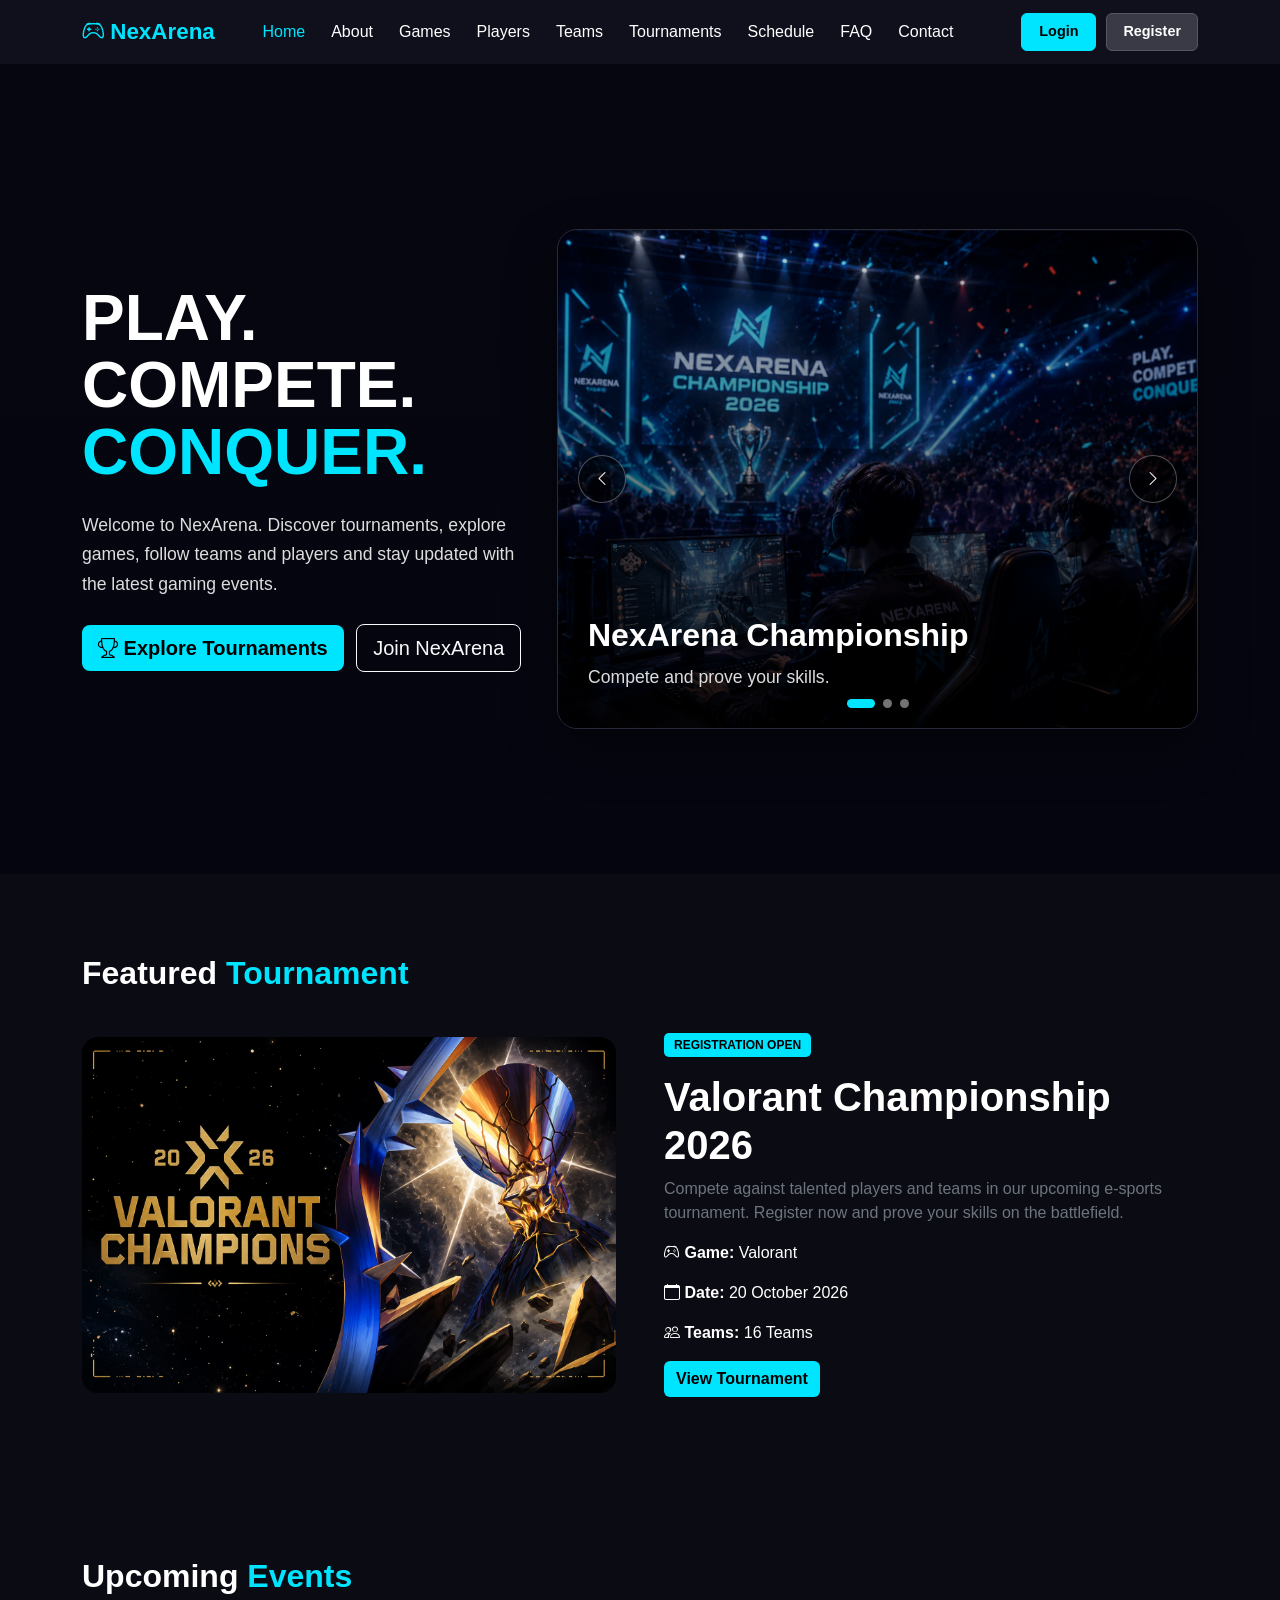
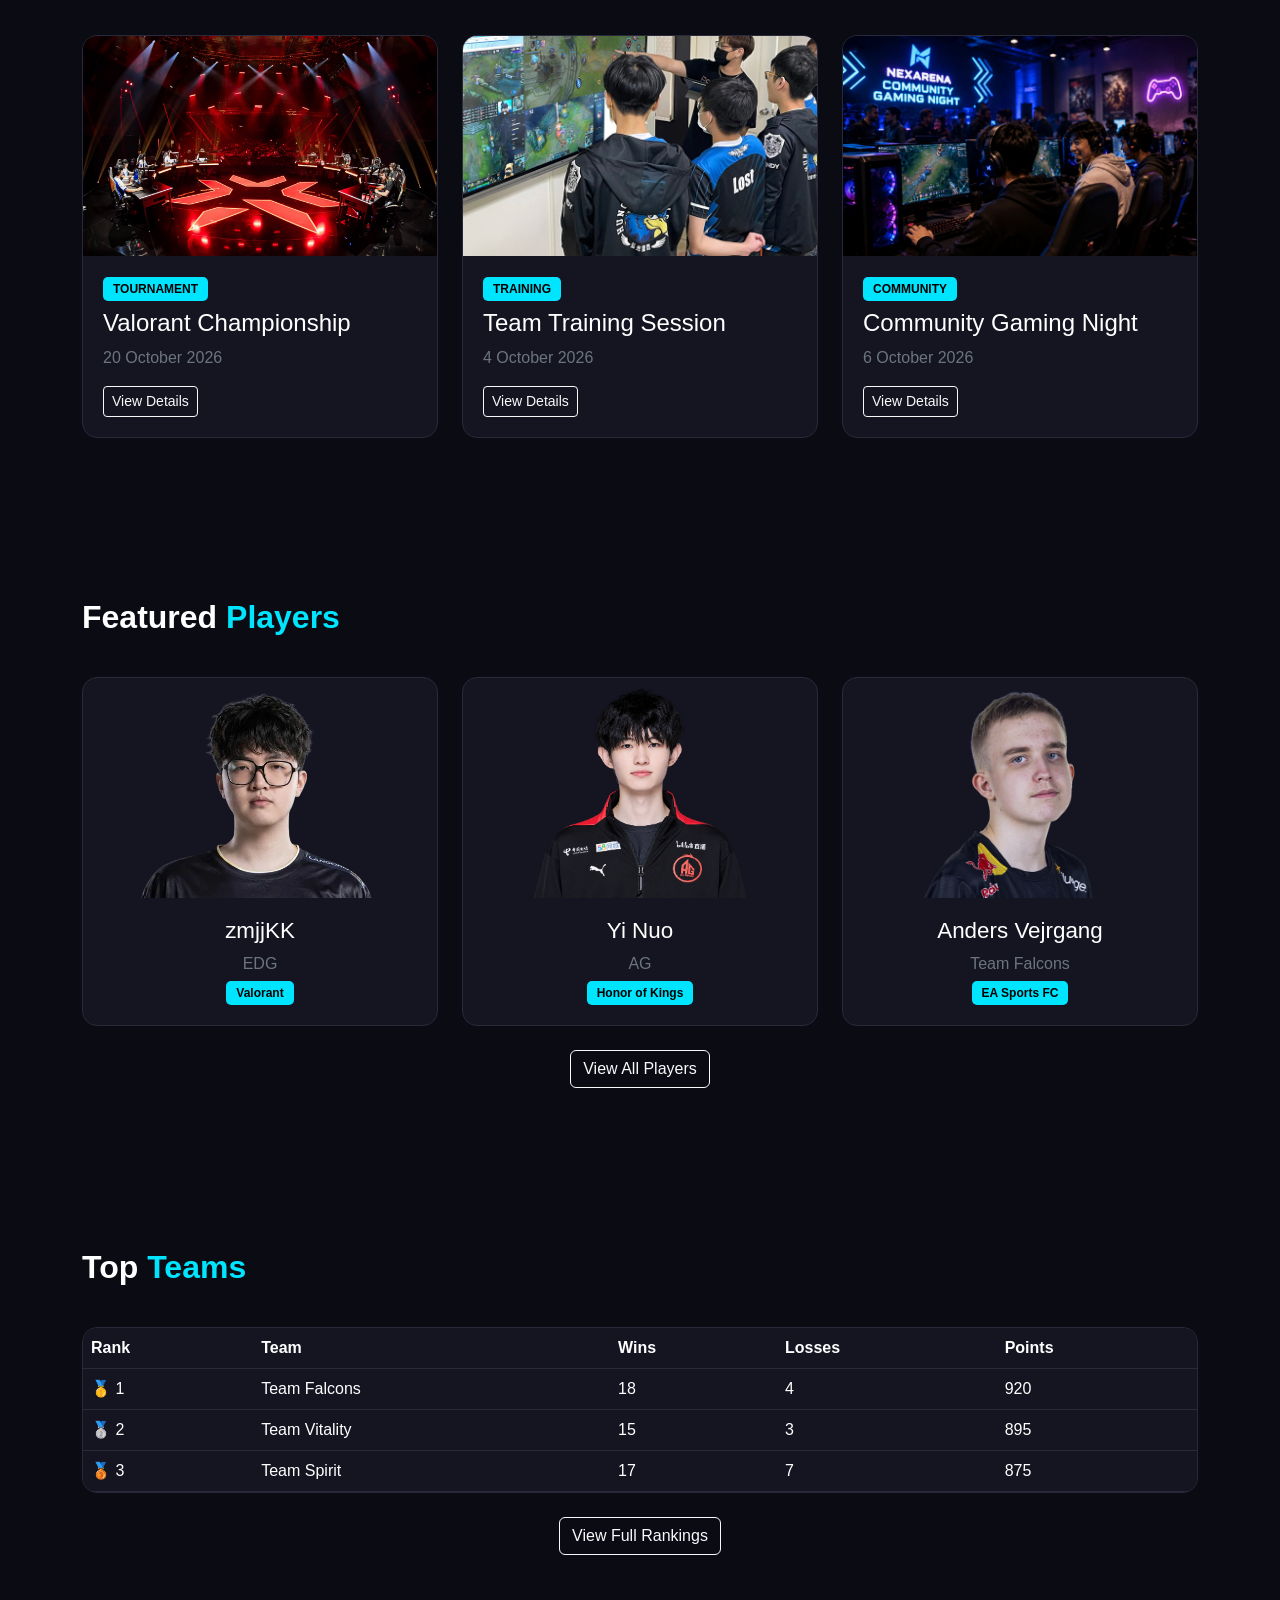
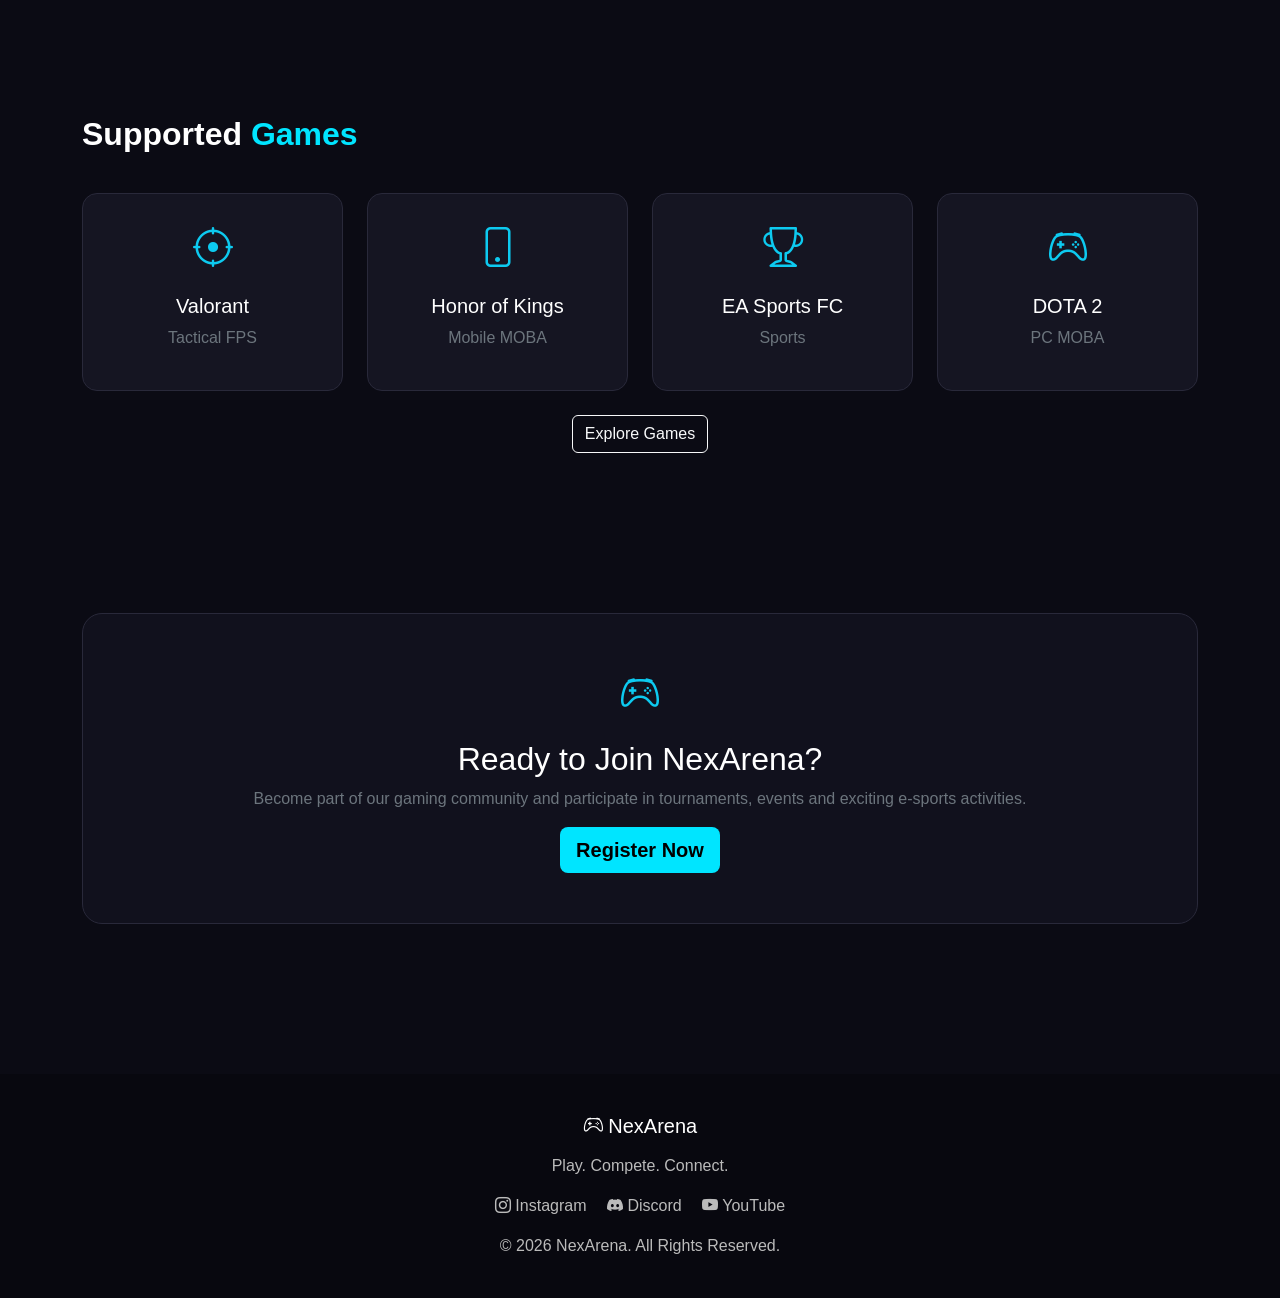
==== commit b7f0a954: "Update index.html" ====
--- a/index.html
+++ b/index.html
@@ -573,7 +573,7 @@
 
                             <p class="text-secondary">
 
-                                23 October 2026
+                                4 October 2026
 
                             </p>
 
@@ -620,7 +620,7 @@
 
                             <p class="text-secondary">
 
-                                28 October 2026
+                                6 October 2026
 
                             </p>
 
@@ -865,6 +865,8 @@
                         <tbody>
 
 
+                            <!-- TEAM 1 -->
+
                             <tr>
 
                                 <td>
@@ -872,7 +874,7 @@
                                 </td>
 
                                 <td>
-                                    DragonX
+                                    Team Falcons
                                 </td>
 
                                 <td>
@@ -880,7 +882,7 @@
                                 </td>
 
                                 <td>
-                                    2
+                                    4
                                 </td>
 
                                 <td>
@@ -890,6 +892,8 @@
                             </tr>
 
 
+                            <!-- TEAM 2 -->
+
                             <tr>
 
                                 <td>
@@ -897,23 +901,25 @@
                                 </td>
 
                                 <td>
-                                    Phoenix
+                                    Team Vitality
                                 </td>
 
                                 <td>
-                                    16
+                                    15
                                 </td>
 
                                 <td>
-                                    4
+                                    3
                                 </td>
 
                                 <td>
-                                    875
+                                    895
                                 </td>
 
                             </tr>
 
+
+                            <!-- TEAM 3 -->
 
                             <tr>
 
@@ -922,19 +928,19 @@
                                 </td>
 
                                 <td>
-                                    Titans
+                                    Team Spirit
                                 </td>
 
                                 <td>
-                                    15
+                                    17
                                 </td>
 
                                 <td>
-                                    5
+                                    7
                                 </td>
 
                                 <td>
-                                    830
+                                    875
                                 </td>
 
                             </tr>
@@ -1185,79 +1191,67 @@
      FOOTER
 ========================= -->
 
-<footer>
-
-    <div class="container text-center">
-
-        <h5 class="text-white">
-
-            <i class="bi bi-controller"></i>
-
-            NexArena
-
-        </h5>
-
-
-        <p class="mt-3">
-
-            Play. Compete. Connect.
-
-        </p>
-
-
-        <!-- SOCIAL MEDIA LINKS -->
-
-        <div class="mb-3">
-
-            <!-- Instagram -->
-
-            <a
-                href="https://www.instagram.com/"
-                target="_blank"
-                rel="noopener noreferrer"
-            >
-                <i class="bi bi-instagram"></i>
-                Instagram
-            </a>
-
-
-            <!-- Discord -->
-
-            <a
-                href="https://discord.com/"
-                target="_blank"
-                rel="noopener noreferrer"
-            >
-                <i class="bi bi-discord"></i>
-                Discord
-            </a>
-
-
-            <!-- YouTube -->
-
-            <a
-                href="https://www.youtube.com/"
-                target="_blank"
-                rel="noopener noreferrer"
-            >
-                <i class="bi bi-youtube"></i>
-                YouTube
-            </a>
+    <footer>
+
+        <div class="container text-center">
+
+            <h5 class="text-white">
+
+                <i class="bi bi-controller"></i>
+
+                NexArena
+
+            </h5>
+
+
+            <p class="mt-3">
+
+                Play. Compete. Connect.
+
+            </p>
+
+
+            <!-- SOCIAL MEDIA LINKS -->
+
+            <div class="mb-3">
+
+                <!-- Instagram -->
+
+                <a href="https://www.instagram.com/" target="_blank" rel="noopener noreferrer">
+                    <i class="bi bi-instagram"></i>
+                    Instagram
+                </a>
+
+
+                <!-- Discord -->
+
+                <a href="https://discord.com/" target="_blank" rel="noopener noreferrer">
+                    <i class="bi bi-discord"></i>
+                    Discord
+                </a>
+
+
+                <!-- YouTube -->
+
+                <a href="https://www.youtube.com/" target="_blank" rel="noopener noreferrer">
+                    <i class="bi bi-youtube"></i>
+                    YouTube
+                </a>
+
+            </div>
+
+
+            <p class="mb-0">
+
+                &copy; 2026 NexArena.
+                All Rights Reserved.
+
+            </p>
+
 
         </div>
 
-
-        <p class="mb-0">
-
-            &copy; 2026 NexArena.
-            All Rights Reserved.
-
-        </p>
-
-
-    </div>
-
-</footer>
+    </footer>
 
 
 
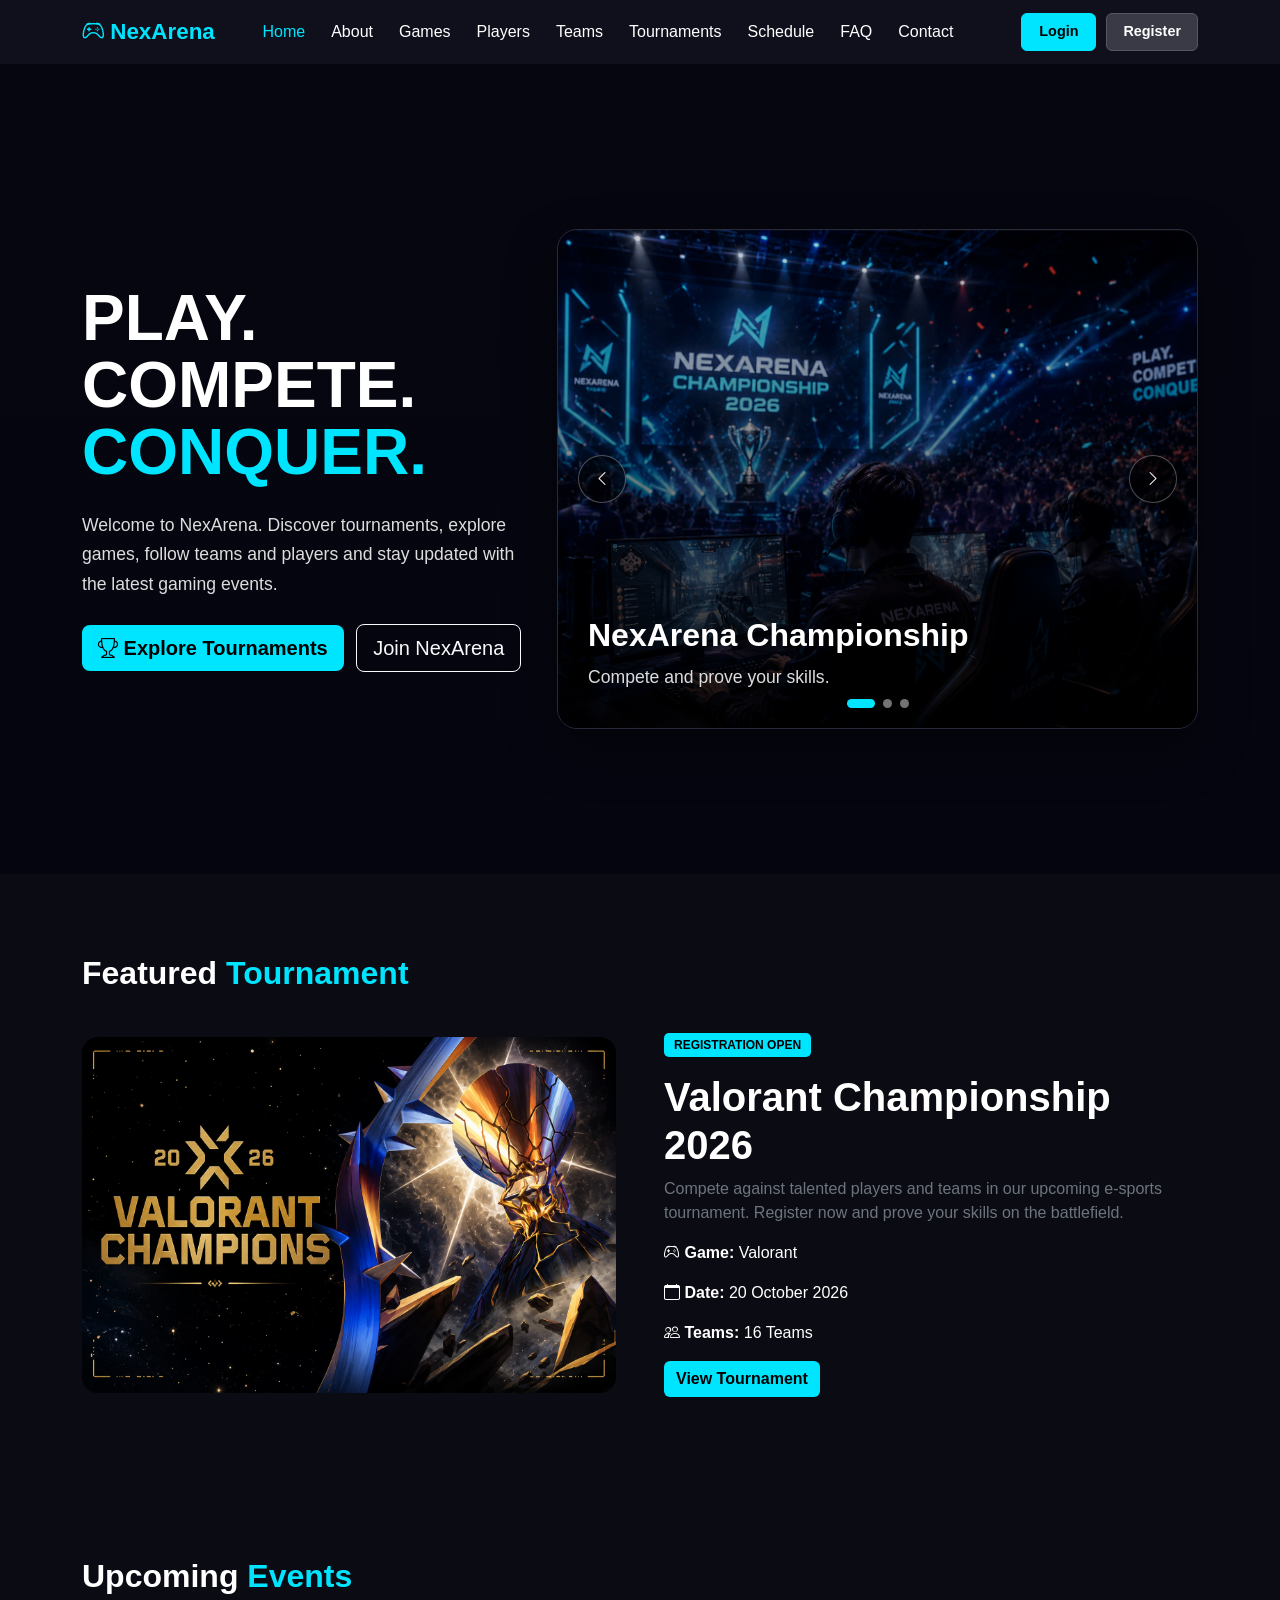
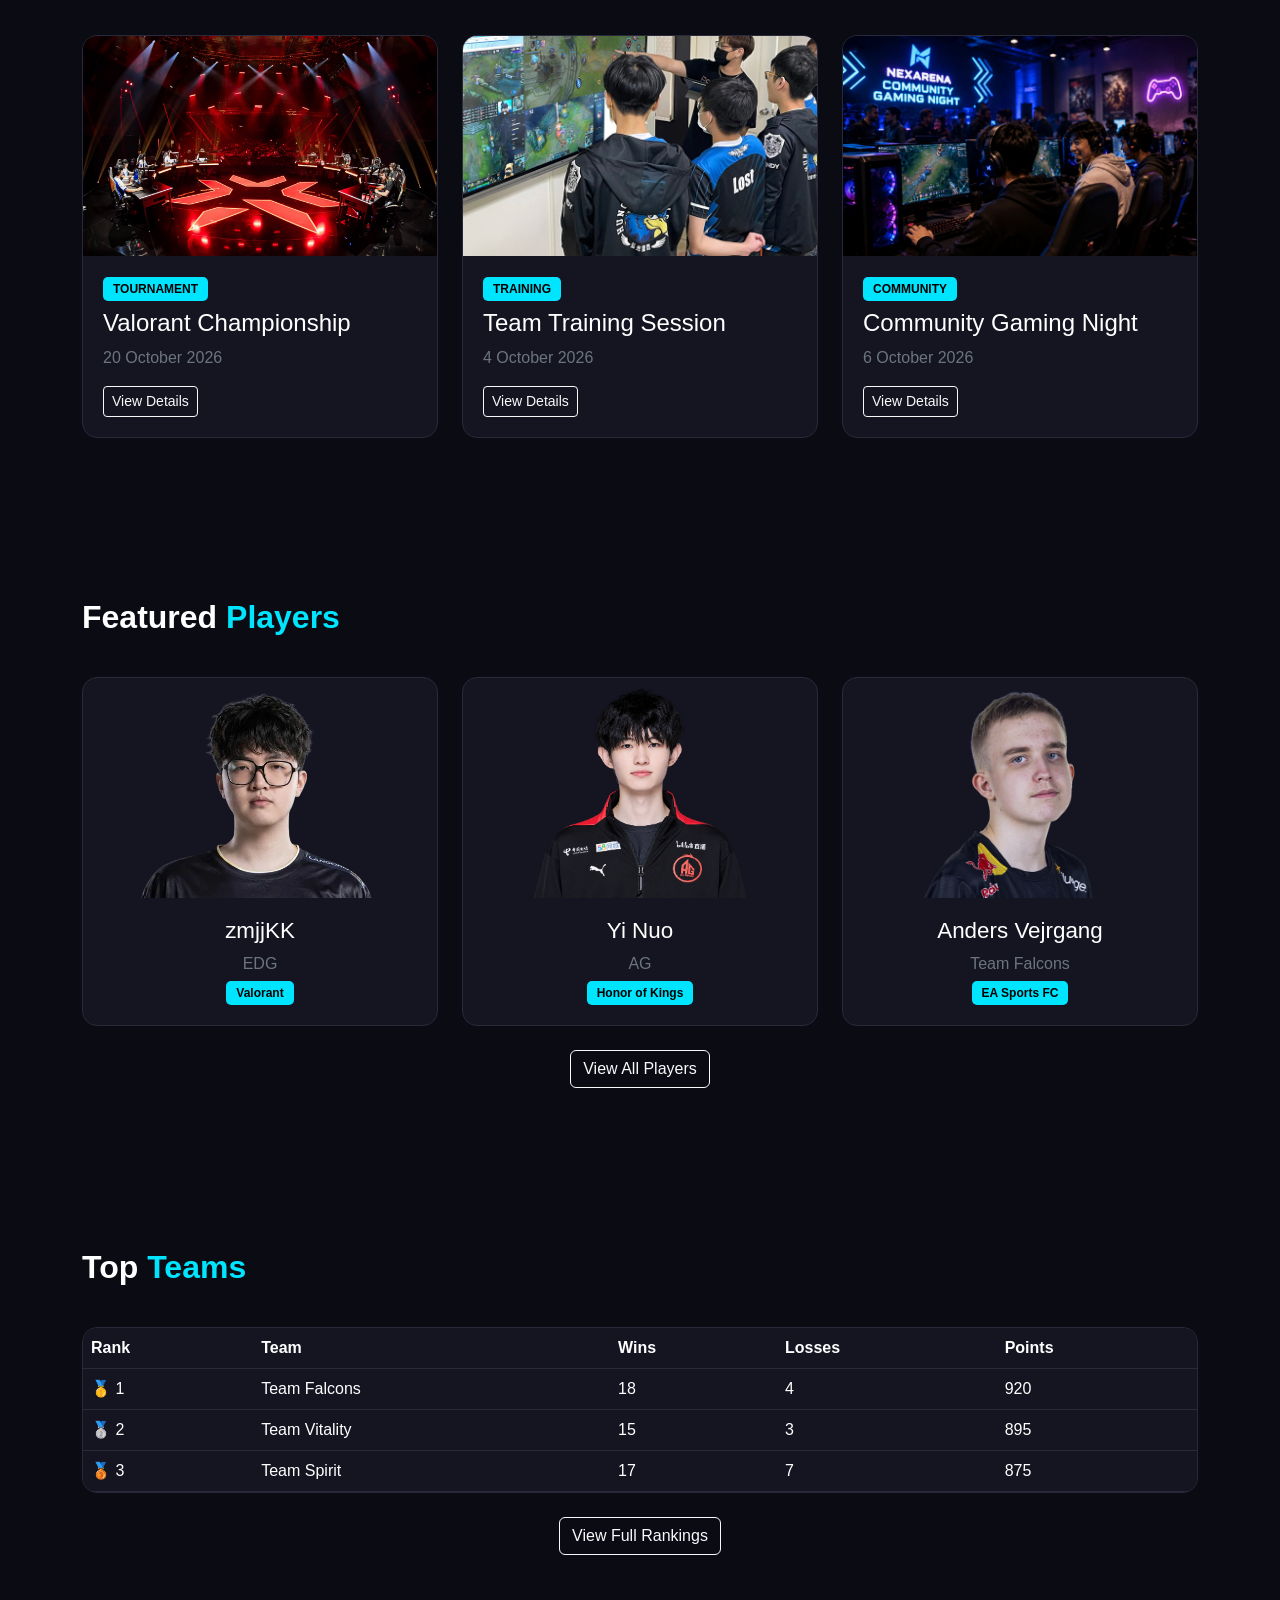
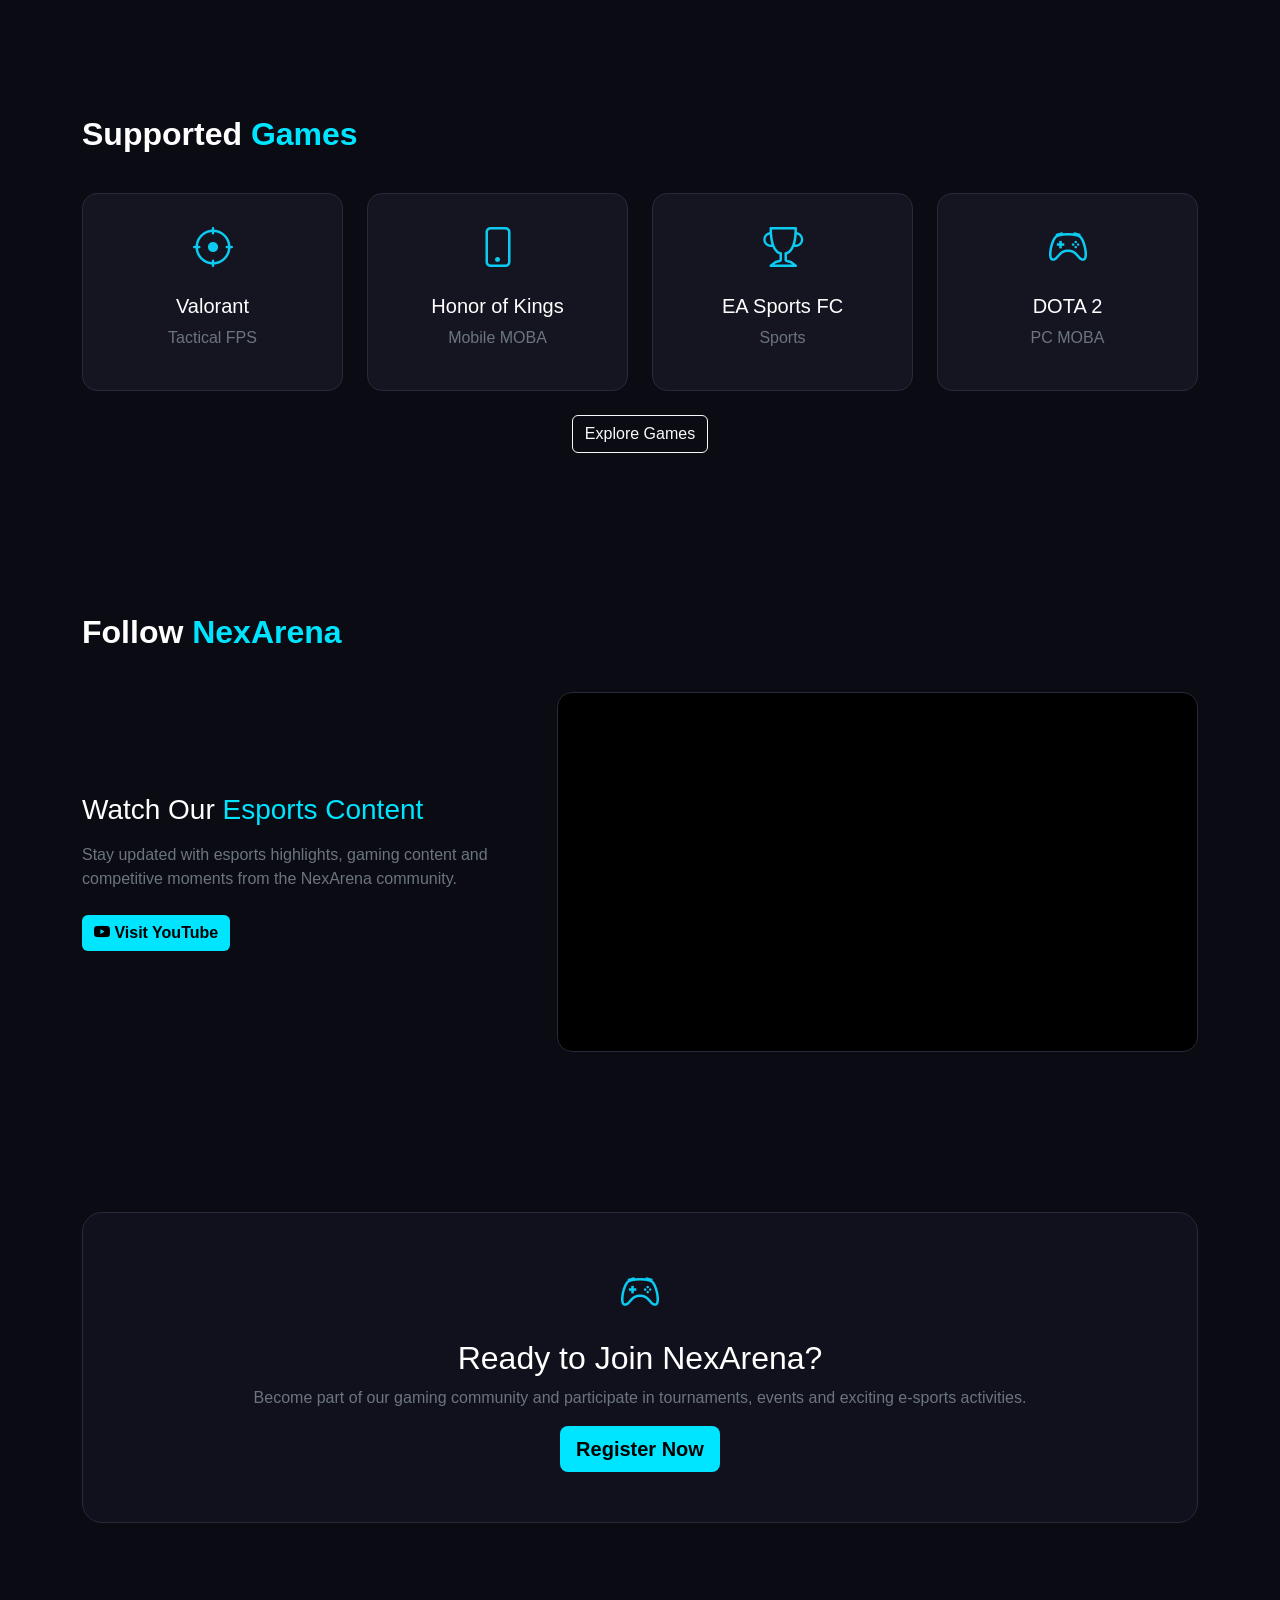
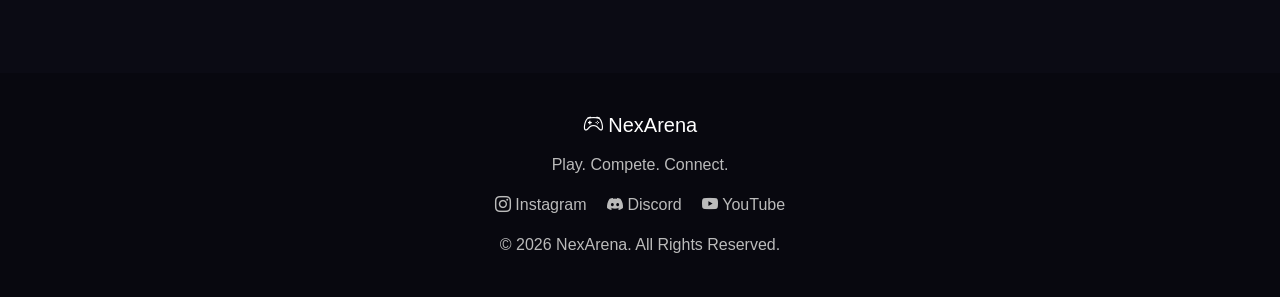
==== commit a37c77ff: "Update index.html" ====
--- a/index.html
+++ b/index.html
@@ -1140,6 +1140,83 @@
 
     </section>
 
+    <!-- =========================
+     SOCIAL MEDIA / YOUTUBE
+========================= -->
+
+    <section class="section-padding">
+
+        <div class="container">
+
+            <h2 class="section-title">
+
+                Follow
+                <span>
+                    NexArena
+                </span>
+
+            </h2>
+
+
+            <div class="row align-items-center g-4">
+
+
+                <!-- TEXT -->
+
+                <div class="col-lg-5">
+
+                    <h3>
+
+                        Watch Our
+                        <span style="color: #00e5ff;">
+                            Esports Content
+                        </span>
+
+                    </h3>
+
+
+                    <p class="text-secondary mt-3">
+
+                        Stay updated with esports highlights,
+                        gaming content and competitive moments
+                        from the NexArena community.
+
+                    </p>
+
+
+                    <a href="https://www.youtube.com/@NexArena007/" target="_blank" rel="noopener noreferrer"
+                        class="btn btn-main mt-2">
+
+                        <i class="bi bi-youtube"></i>
+
+                        Visit YouTube
+
+                    </a>
+
+                </div>
+
+
+                <!-- YOUTUBE EMBED -->
+
+                <div class="col-lg-7">
+
+                    <div class="youtube-container">
+
+                        <iframe src="https://www.youtube.com/embed/oi8xRnT_x8Q?start=21" title="NexArena Esports Video"
+                            allow="accelerometer; autoplay; clipboard-write; encrypted-media; gyroscope; picture-in-picture; web-share"
+                            allowfullscreen>
+                        </iframe>
+
+                    </div>
+
+                </div>
+
+
+            </div>
+
+        </div>
+
+    </section>
 
 
     <!-- =========================
--- a/css/style.css
+++ b/css/style.css
@@ -1058,3 +1058,40 @@
 
     display: block;
 }
+
+/* =========================================
+   YOUTUBE VIDEO
+========================================= */
+
+.youtube-container {
+    width: 100%;
+    aspect-ratio: 16 / 9;
+
+    position: relative;
+
+    overflow: hidden;
+
+    margin: 0;
+    padding: 0;
+
+    border: 1px solid #29293a;
+    border-radius: 15px;
+
+    background: #000;
+}
+
+.youtube-container iframe {
+    position: absolute;
+
+    inset: 0;
+
+    width: 100%;
+    height: 100%;
+
+    margin: 0;
+    padding: 0;
+
+    display: block;
+
+    border: 0;
+}
